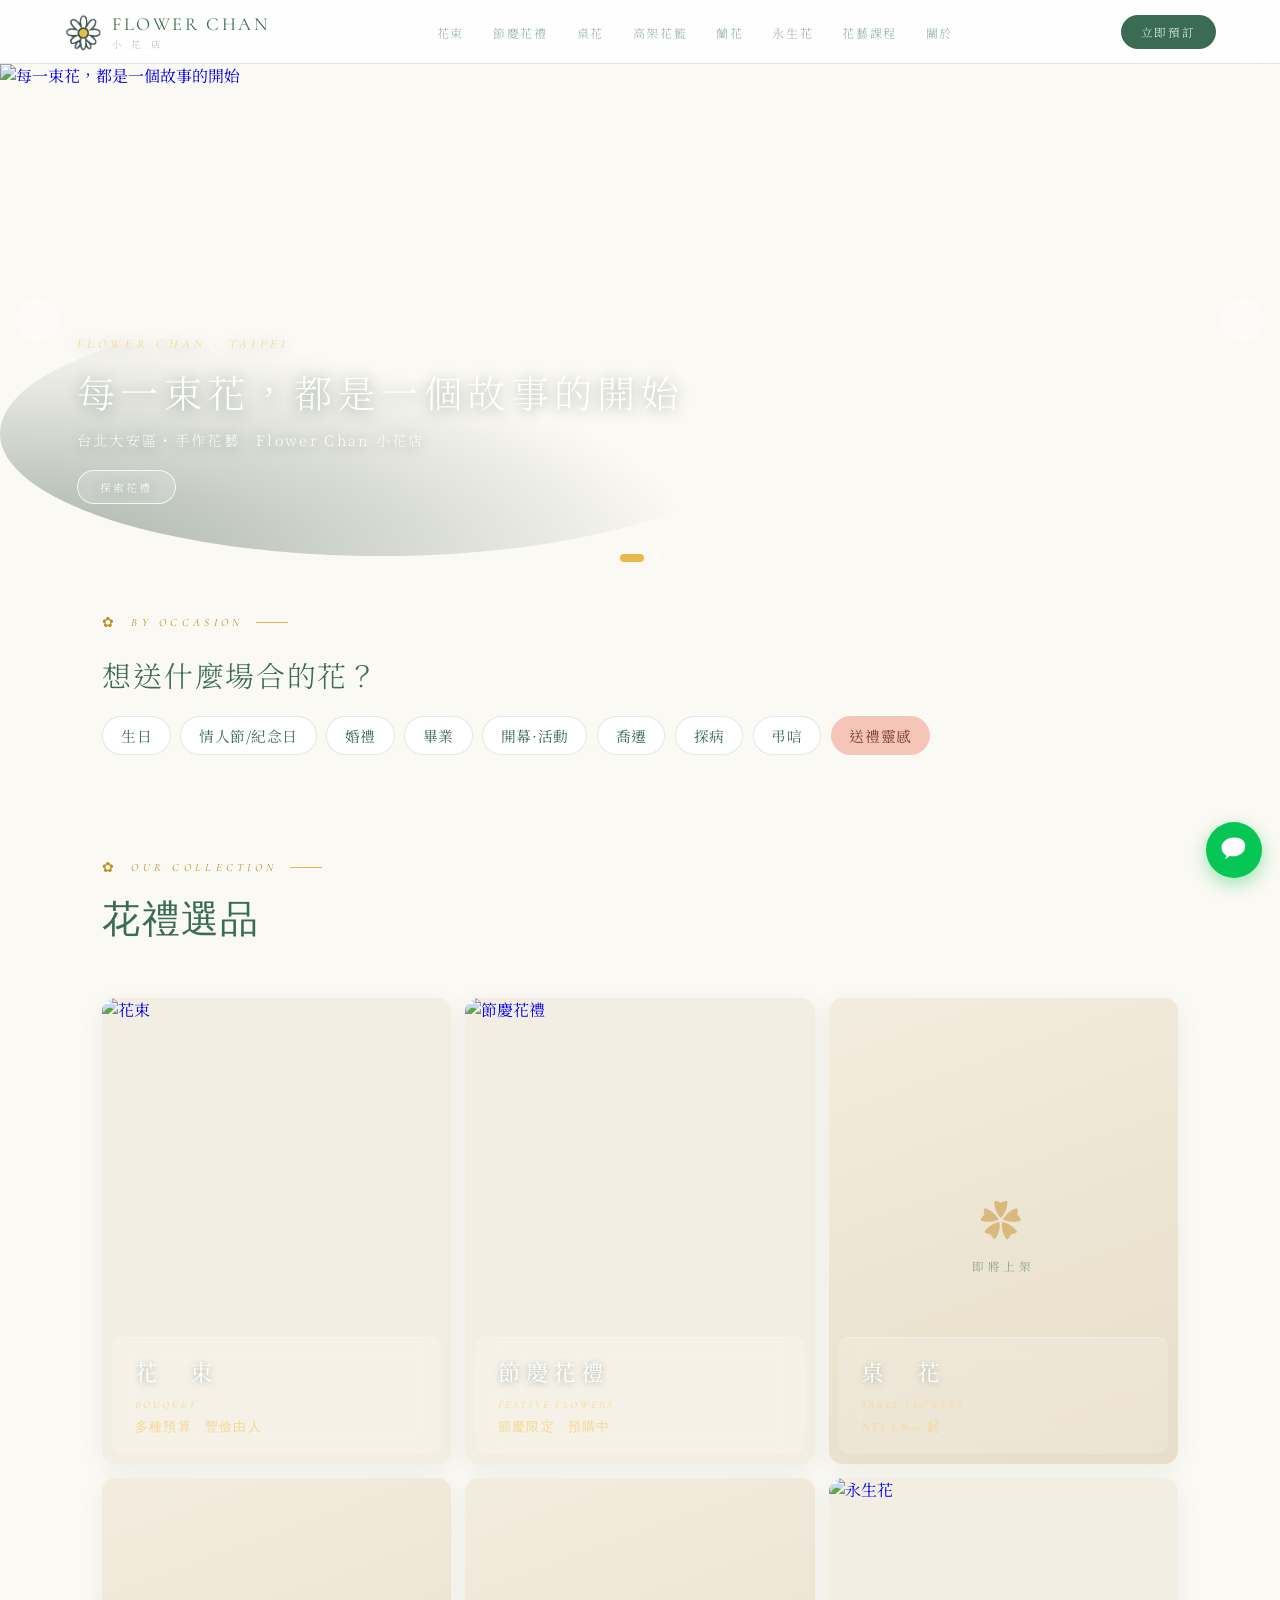
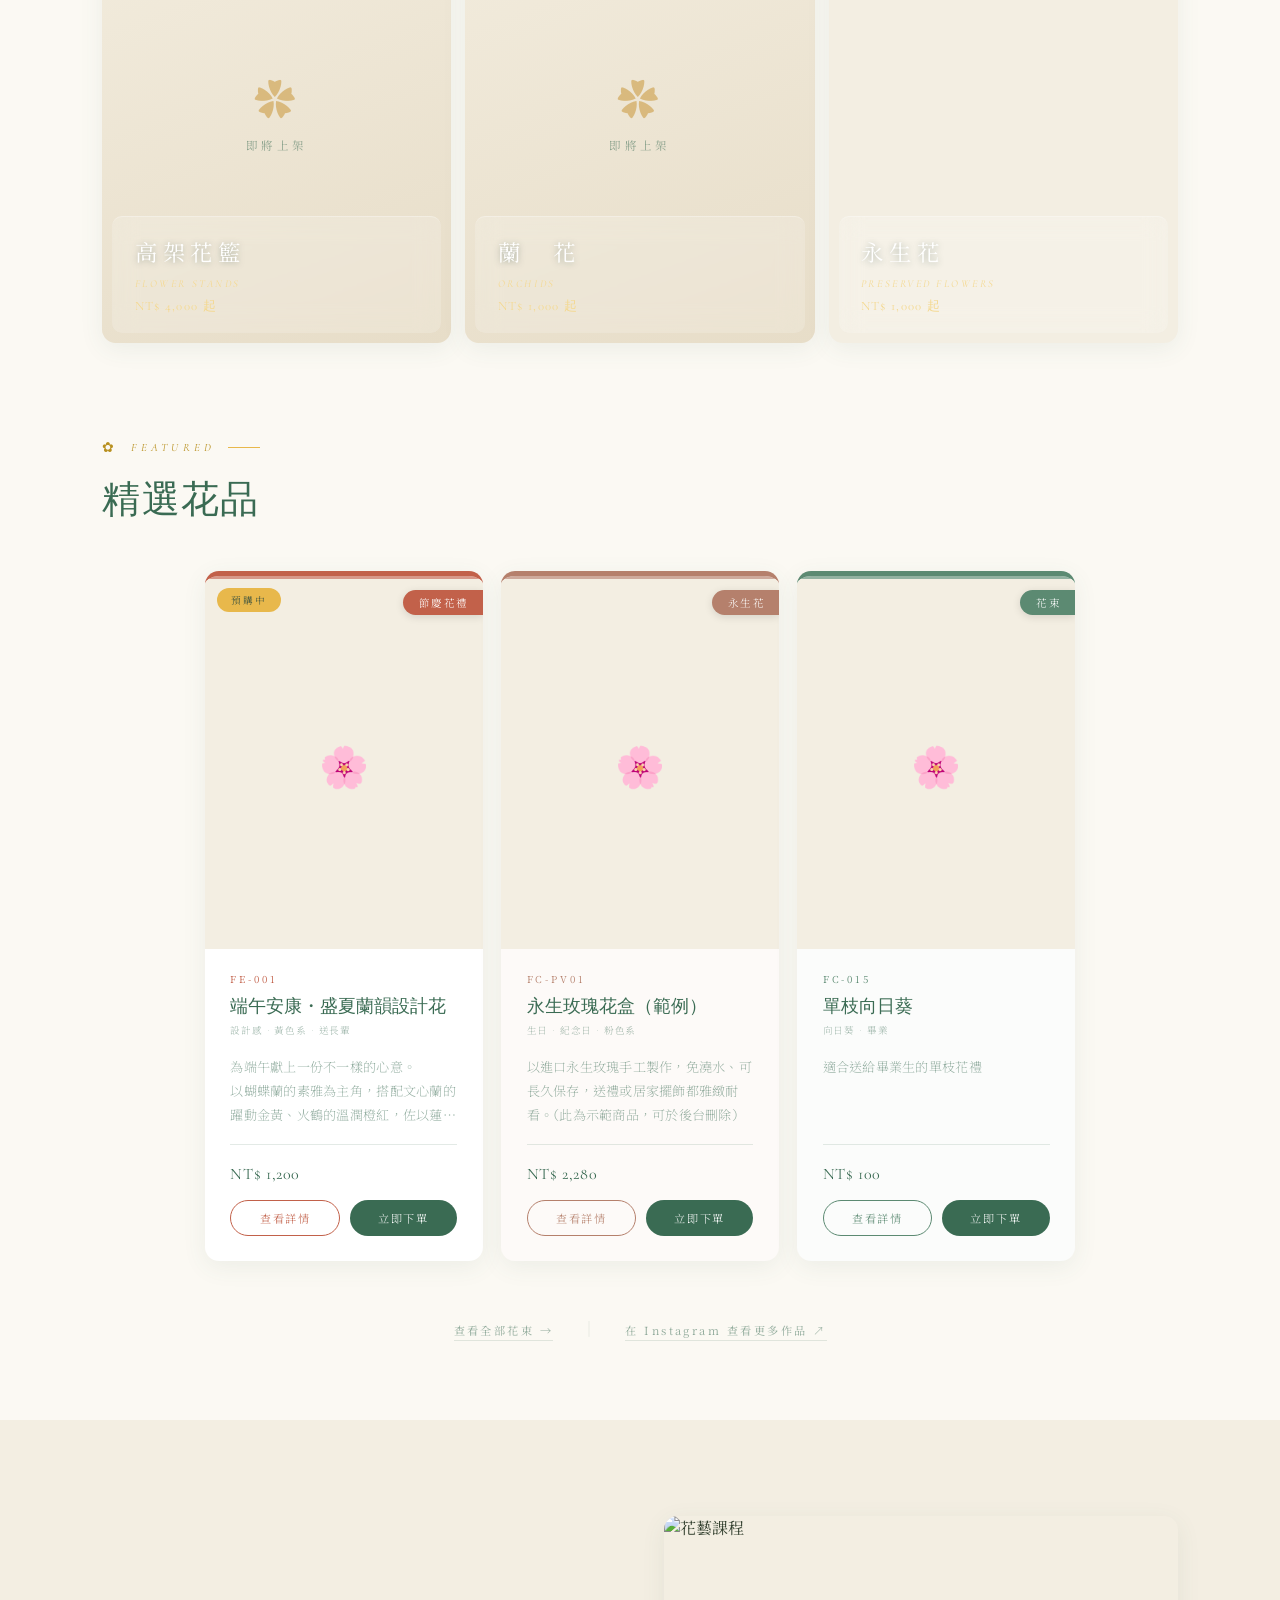
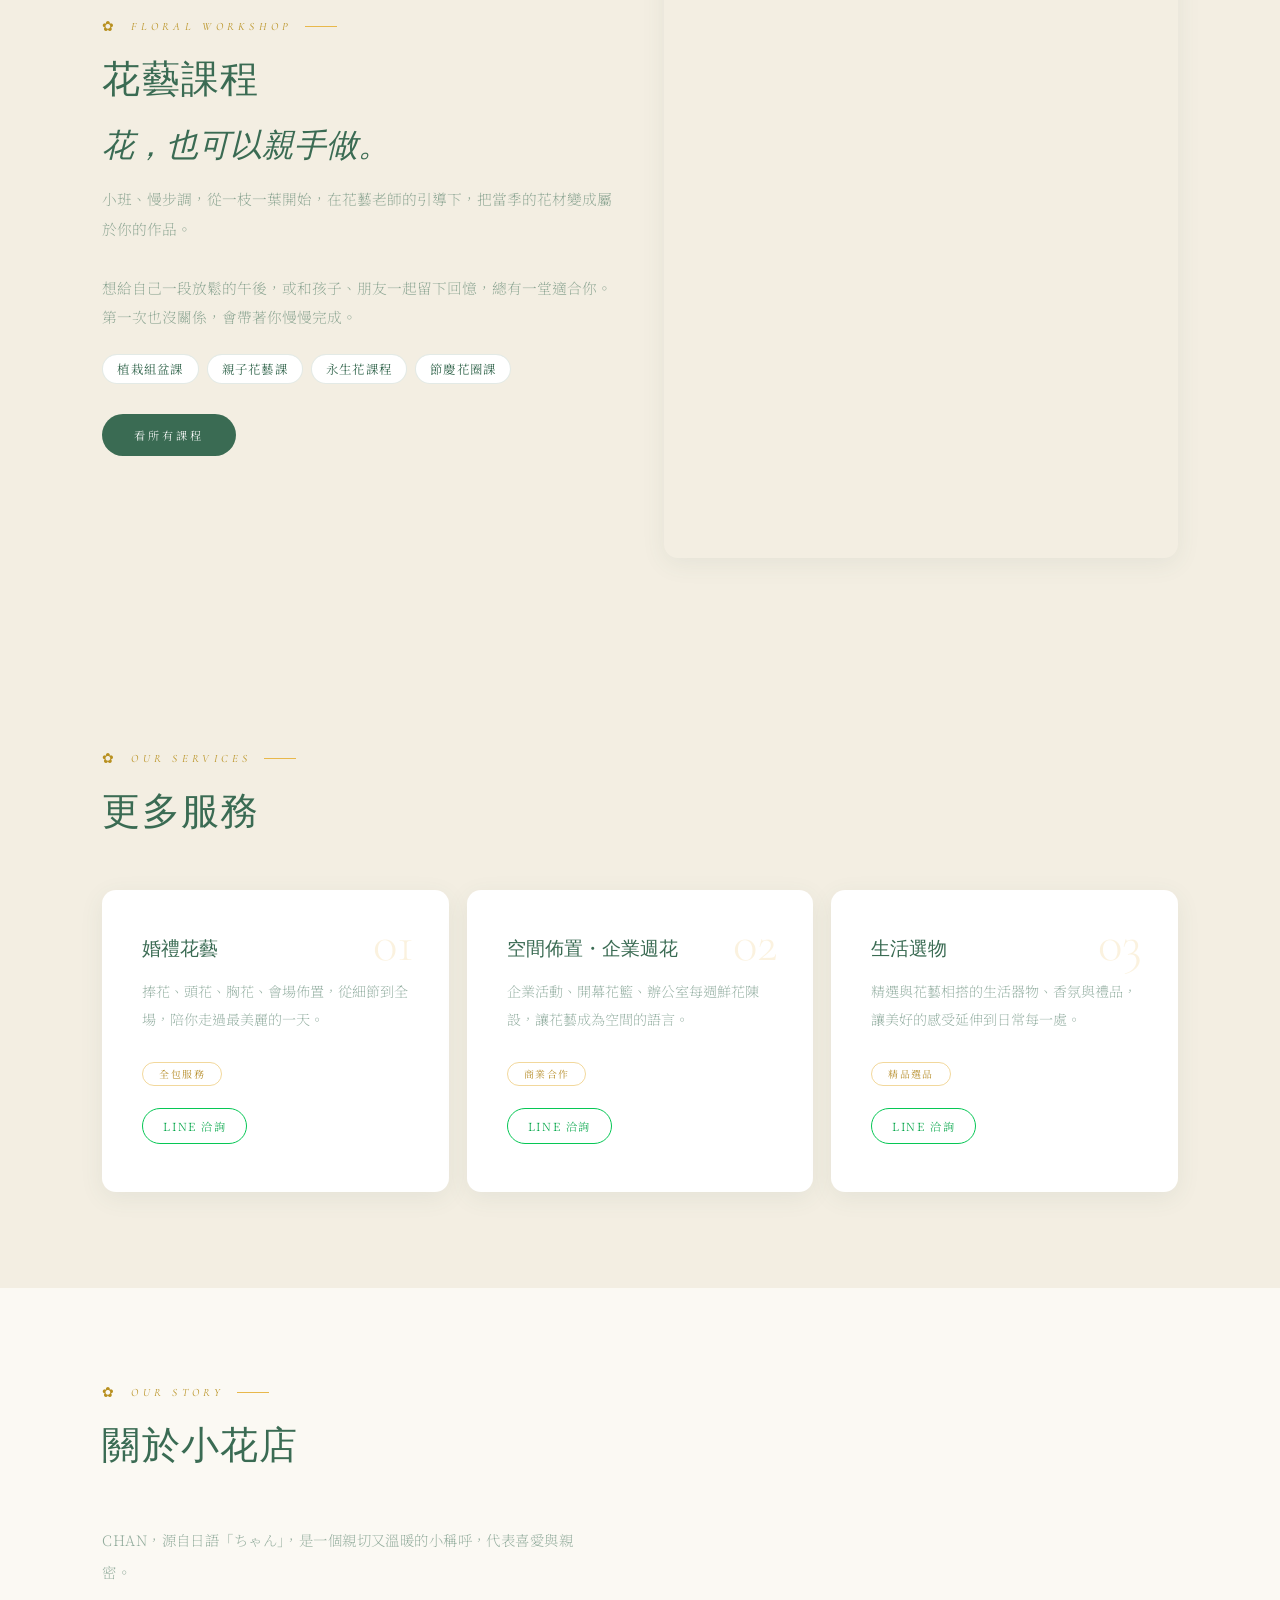
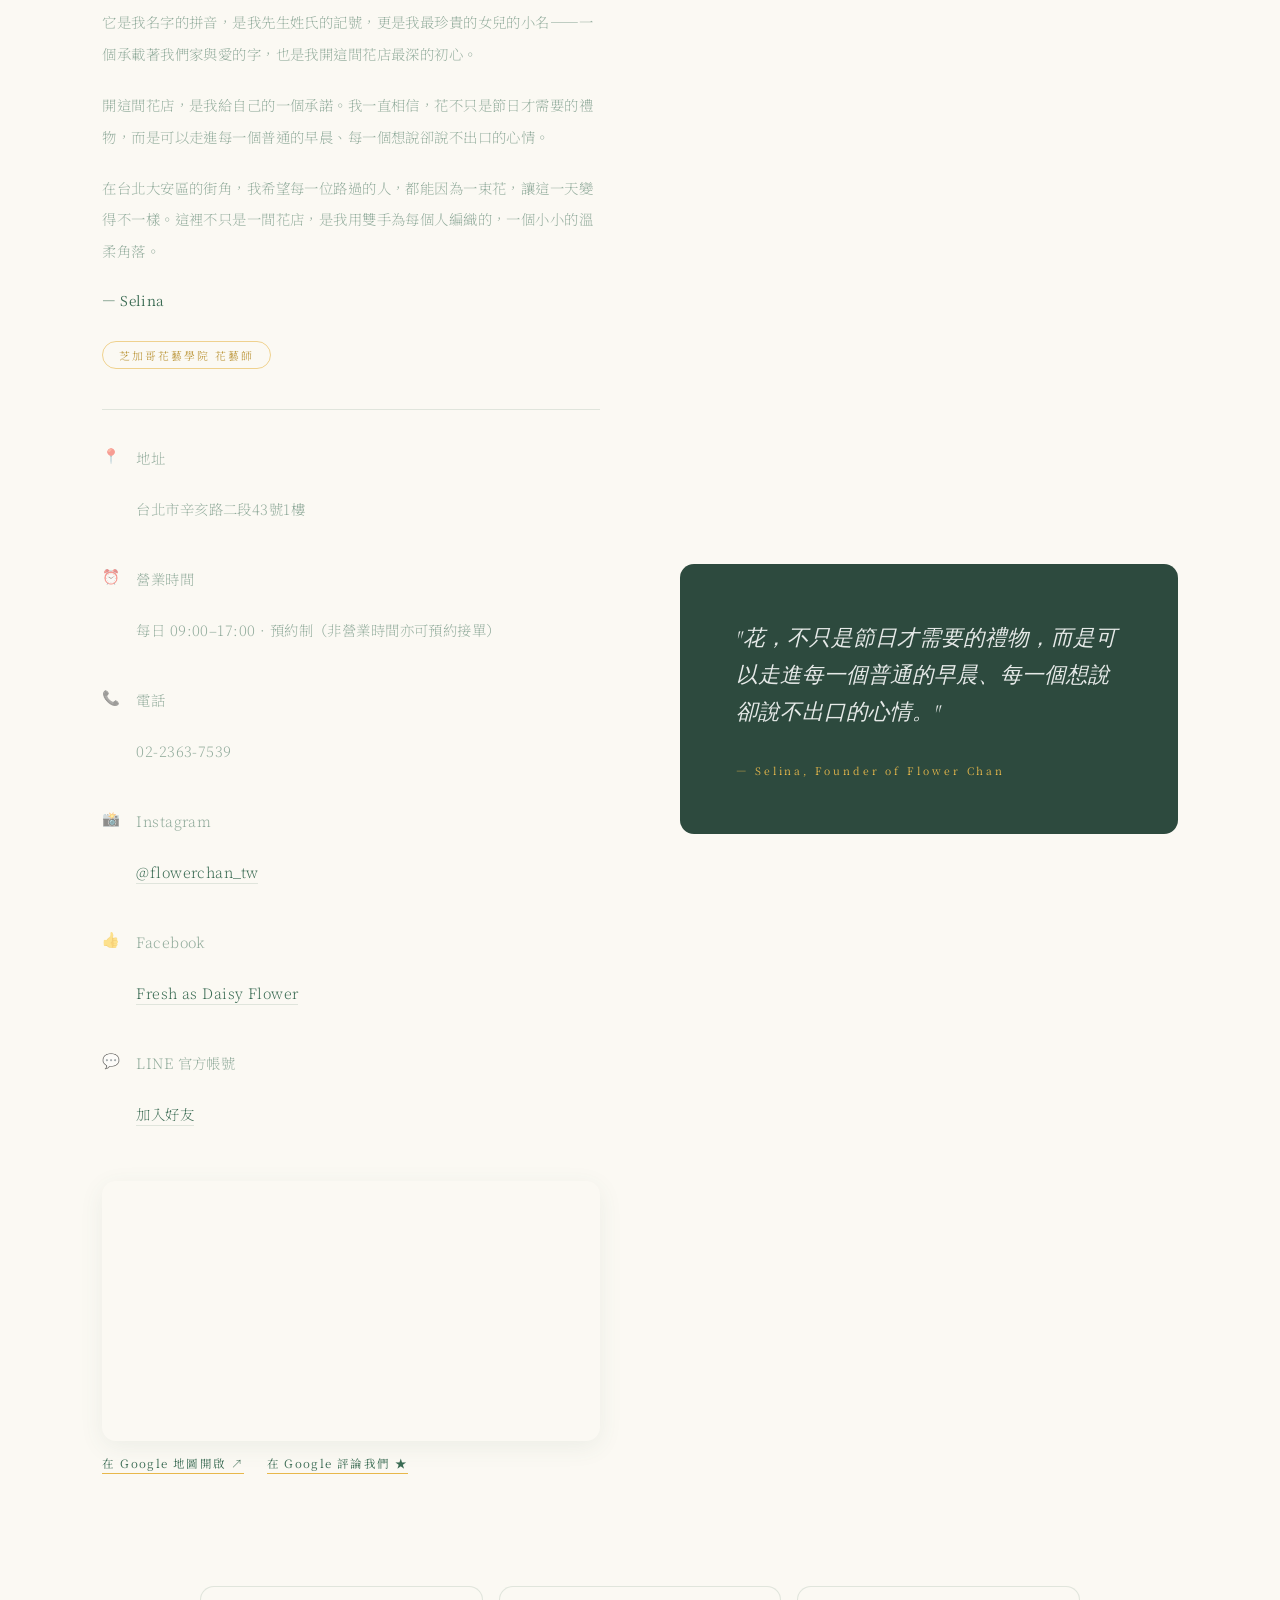
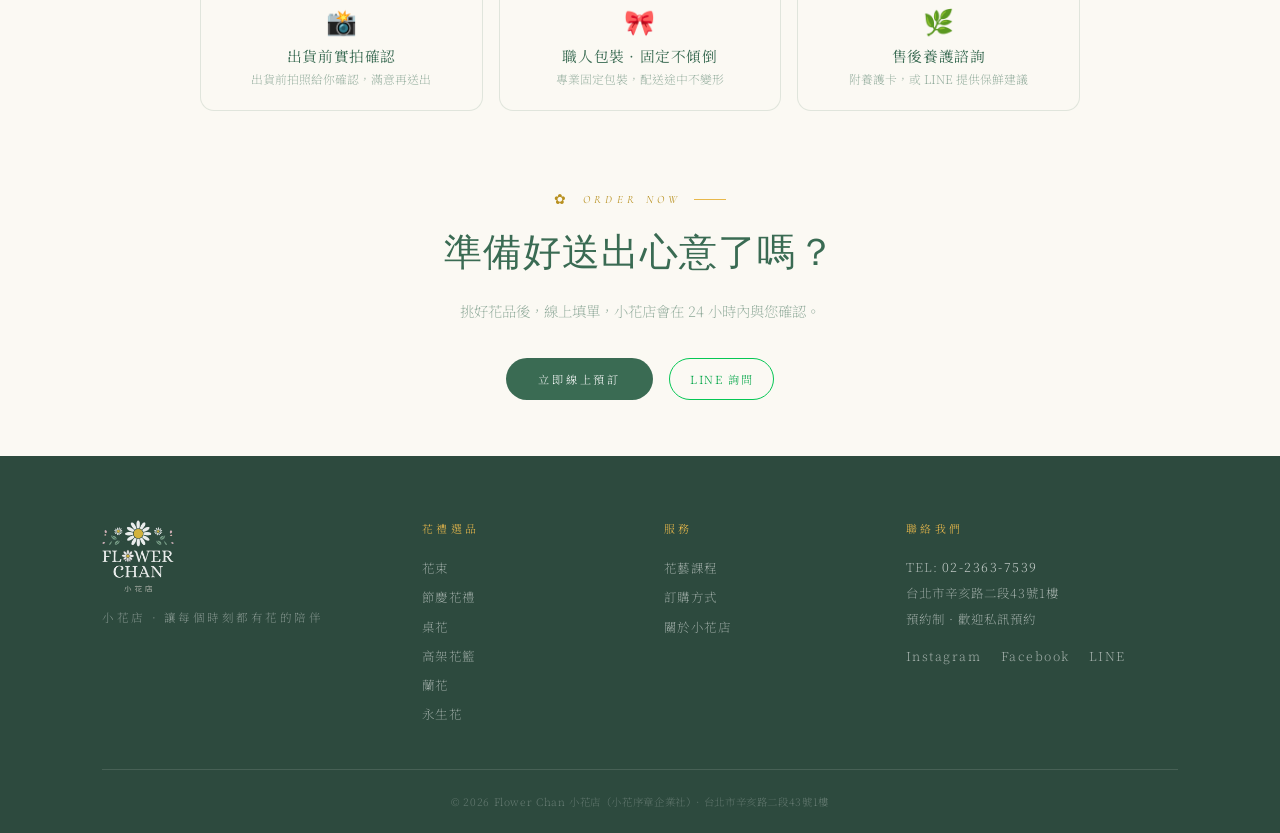
==== index.html @ 46c28480 "整張圖含文字的banner手機不裁切" ====
<!DOCTYPE html>
<html lang="zh-Hant">
<head>
<meta charset="UTF-8">
<meta name="viewport" content="width=device-width, initial-scale=1.0">
<title>Flower Chan 小花店｜台北大安區花店・客製花束・花藝課程</title>
<meta name="description" content="台北大安區手作花店。客製花束、桌花、高架花、蘭花與花藝課程，每一束花都是一個故事的開始。">
<link rel="icon" type="image/png" href="ICON.png">
<link rel="apple-touch-icon" href="ICON.png">
<link rel="preconnect" href="https://fonts.googleapis.com">
<link href="https://fonts.googleapis.com/css2?family=Cormorant+Garamond:ital,wght@0,300;0,400;0,600;1,300;1,400&family=Great+Vibes&family=Noto+Serif+TC:wght@200;300;400&display=swap" rel="stylesheet">
<link rel="stylesheet" href="/assets/site.css">
<meta property="og:type" content="website">
<meta property="og:site_name" content="Flower Chan 小花店">
<meta property="og:title" content="Flower Chan 小花店｜台北大安區花店・客製花束・花藝課程">
<meta property="og:description" content="台北大安區手作花店。客製花束、桌花、高架花籃、蘭花與花藝課程，每一束花都是一個故事的開始。">
<meta property="og:image" content="https://res.cloudinary.com/dcwgv05q1/image/upload/w_1200,h_630,c_fill,q_auto,f_auto/flowerchan/oagrp2yrqft1ob8nakzh">
<meta property="og:url" content="https://flowerchan.com/">
<meta name="twitter:card" content="summary_large_image">
<script type="application/ld+json">
{"@context":"https://schema.org","@type":"Florist","name":"Flower Chan 小花店","image":"https://res.cloudinary.com/dcwgv05q1/image/upload/w_1200,h_630,c_fill,q_auto,f_auto/flowerchan/oagrp2yrqft1ob8nakzh","@id":"https://flowerchan.com","url":"https://flowerchan.com","telephone":"+886-2-2363-7539","address":{"@type":"PostalAddress","streetAddress":"辛亥路二段43號1樓","addressLocality":"大安區","addressRegion":"台北市","addressCountry":"TW"},"sameAs":["https://www.instagram.com/flowerchan_tw/","https://www.facebook.com/freshasdaisyflower"],"geo":{"@type":"GeoCoordinates","latitude":25.0228164,"longitude":121.5364129},"hasMap":"https://www.google.com/maps?cid=13413368461558242578","openingHoursSpecification":[{"@type":"OpeningHoursSpecification","dayOfWeek":["Monday","Tuesday","Wednesday","Thursday","Friday","Saturday","Sunday"],"opens":"09:00","closes":"17:00"}],"description":"台北大安區手作花店，每日 09:00–17:00，採預約制；非營業時間亦可預約接單（視排程）。提供花束、桌花、開幕高架花籃、蘭花與花藝課程。","priceRange":"$$"}
</script>
</head>
<body>

<nav>
  <a class="nav-brand" href="/"><img class="nav-logo" src="/ICON.png" alt="Flower Chan logo"><span>FLOWER CHAN<small>小 花 店</small></span></a>
  <ul class="nav-links">
    <li><a href="/bouquet">花束</a></li><li><a href="/festival">節慶花禮</a></li>
    <li><a href="/table-flower">桌花</a></li>
    <li><a href="/flower-stand">高架花籃</a></li>
    <li><a href="/orchid">蘭花</a></li>
    <li><a href="/preserved">永生花</a></li>
    <li><a href="/courses">花藝課程</a></li>
    <li><a href="/#about">關於</a></li>
  </ul>
  <div style="display:flex;align-items:center;gap:1rem;">
    <a class="nav-cta" href="/order">立即預訂</a>
    <button class="nav-toggle" onclick="toggleMobileMenu()" aria-label="選單">
      <span></span><span></span><span></span>
    </button>
  </div>
</nav>
<div class="mobile-menu" id="mobileMenu">
  <a href="/bouquet">花束 BOUQUET</a>
  <a href="/festival">節慶花禮 FESTIVE</a>
  <a href="/table-flower">桌花 TABLE FLOWERS</a>
  <a href="/flower-stand">高架花籃 FLOWER STANDS</a>
  <a href="/orchid">蘭花 ORCHIDS</a>
  <a href="/preserved">永生花 PRESERVED FLOWERS</a>
  <a href="/courses">花藝課程 COURSES</a>
  <a href="/#about" onclick="toggleMobileMenu()">關於 ABOUT</a>
  <a class="mm-cta" href="/order" onclick="toggleMobileMenu()">立即預訂</a>
</div>

<!-- 輪播 HERO（banners.json 驅動：節慶/活動/品牌形象，自動切換） -->
<div class="hero-carousel" id="heroCarousel">
  <div class="hc-track" id="hcTrack"></div>
  <button class="hc-arrow hc-prev" id="hcPrev" onclick="hcStep(-1)" aria-label="上一張">‹</button>
  <button class="hc-arrow hc-next" id="hcNext" onclick="hcStep(1)" aria-label="下一張">›</button>
  <div class="hc-dots" id="hcDots"></div>
</div>



<!-- 依場合挑選（C2） -->
<section class="occasion-bar reveal" id="occasionBar">
  <p class="sec-eyebrow">By Occasion</p>
  <h2 class="occasion-title">想送什麼場合的花？</h2>
  <div class="occasion-chips" id="occasionChips"></div>
</section>

<!-- 類別入口 -->
<section class="section" id="categories" style="padding-bottom:4rem;">
  <div class="reveal">
    <p class="sec-eyebrow">Our Collection</p>
    <h2 class="sec-title">花禮選品</h2>
  </div>
  <div class="cat-grid reveal">
    <a class="cat-card" href="/bouquet">
      <img src="https://res.cloudinary.com/dcwgv05q1/image/upload/w_600,c_fill,q_auto,f_auto/flowerchan/mkvox3znorv4zwnd32u9" alt="花束">
      <span class="cat-label"><span class="zh">花　束</span><span class="en">BOUQUET</span><span class="cat-price">多種預算 · 豐儉由人</span></span>
    </a>
    <a class="cat-card" href="/festival" id="catFestival">
      <span class="cat-empty">即將上架</span>
      <span class="cat-label"><span class="zh">節慶花禮</span><span class="en">FESTIVE FLOWERS</span><span class="cat-price">節慶限定 · 預購中</span></span>
    </a>
    <a class="cat-card" href="/table-flower" id="catTableFlower">
      <span class="cat-empty">即將上架</span>
      <span class="cat-label"><span class="zh">桌　花</span><span class="en">TABLE FLOWERS</span><span class="cat-price">NT$ 1,800 起</span></span>
    </a>
    <a class="cat-card" href="/flower-stand" id="catFlowerStand">
      <span class="cat-empty">即將上架</span>
      <span class="cat-label"><span class="zh">高架花籃</span><span class="en">FLOWER STANDS</span><span class="cat-price">NT$ 4,000 起</span></span>
    </a>
    <a class="cat-card" href="/orchid" id="catOrchid">
      <span class="cat-empty">即將上架</span>
      <span class="cat-label"><span class="zh">蘭　花</span><span class="en">ORCHIDS</span><span class="cat-price">NT$ 1,000 起</span></span>
    </a>
    <a class="cat-card" href="/preserved" id="catPreserved">
      <span class="cat-empty">即將上架</span>
      <span class="cat-label"><span class="zh">永生花</span><span class="en">PRESERVED FLOWERS</span><span class="cat-price">NT$ 1,000 起</span></span>
    </a>
  </div>
</section>

<!-- 精選花品 -->
<section style="padding:2rem 8vw 0;" id="featured">
  <div class="reveal">
    <p class="sec-eyebrow">Featured</p>
    <h2 class="sec-title">精選花品</h2>
  </div>
  <div class="gallery-grid" id="featuredGrid" style="margin-top:3rem;"></div>
  <div class="gallery-more reveal">
    <a href="/bouquet">查看全部花束 →</a>
    <span style="margin:0 1.5rem;color:var(--border)">｜</span>
    <a href="https://www.instagram.com/flowerchan_tw/" target="_blank">在 Instagram 查看更多作品 ↗</a>
  </div>
</section>

<!-- 花藝課程 介紹 -->
<section class="section course-intro" id="courses-preview" style="background:var(--cream-dark);">
  <div class="course-intro-grid reveal">
    <div class="course-intro-text">
      <p class="sec-eyebrow">Floral Workshop</p>
      <h2 class="sec-title">花藝課程</h2>
      <p class="course-intro-lead">花，也可以親手做。</p>
      <p class="course-intro-body">小班、慢步調，從一枝一葉開始，在花藝老師的引導下，把當季的花材變成屬於你的作品。<br><br>想給自己一段放鬆的午後，或和孩子、朋友一起留下回憶，總有一堂適合你。第一次也沒關係，會帶著你慢慢完成。</p>
      <div class="course-tags" id="courseTags"></div>
      <a href="/courses" class="btn-dark" style="margin-top:1.9rem;">看所有課程</a>
    </div>
    <div class="course-intro-visual">
      <img src="https://res.cloudinary.com/dcwgv05q1/image/upload/w_900,c_fill,q_auto,f_auto/flowerchan/mkvox3znorv4zwnd32u9" alt="花藝課程" loading="lazy">
    </div>
  </div>
</section>

<!-- 服務帶 -->
<section class="services-section" id="services">
  <div class="reveal">
    <p class="sec-eyebrow">Our Services</p>
    <h2 class="sec-title">更多服務</h2>
  </div>
  <div class="services-grid reveal">
    <div class="service-card">
      <span class="svc-num">01</span>
      <h3 class="svc-title">婚禮花藝</h3>
      <p class="svc-desc">捧花、頭花、胸花、會場佈置，從細節到全場，陪你走過最美麗的一天。</p>
      <span class="svc-tag">全包服務</span>
      <div style="margin-top:1.4rem;"><a class="btn-line2 is-line" href="https://lin.ee/jZUeNhm" target="_blank">LINE 洽詢</a></div>
    </div>
    <div class="service-card">
      <span class="svc-num">02</span>
      <h3 class="svc-title">空間佈置・企業週花</h3>
      <p class="svc-desc">企業活動、開幕花籃、辦公室每週鮮花陳設，讓花藝成為空間的語言。</p>
      <span class="svc-tag">商業合作</span>
      <div style="margin-top:1.4rem;"><a class="btn-line2 is-line" href="https://lin.ee/jZUeNhm" target="_blank">LINE 洽詢</a></div>
    </div>
    <div class="service-card">
      <span class="svc-num">03</span>
      <h3 class="svc-title">生活選物</h3>
      <p class="svc-desc">精選與花藝相搭的生活器物、香氛與禮品，讓美好的感受延伸到日常每一處。</p>
      <span class="svc-tag">精品選品</span>
      <div style="margin-top:1.4rem;"><a class="btn-line2 is-line" href="https://lin.ee/jZUeNhm" target="_blank">LINE 洽詢</a></div>
    </div>
  </div>
</section>

<!-- ABOUT -->
<section class="section" id="about">
  <div class="reveal">
    <p class="sec-eyebrow">Our Story</p>
    <h2 class="sec-title">關於小花店</h2>
  </div>
  <div class="about-grid">
    <div class="about-text reveal">
      <p>CHAN，源自日語「ちゃん」，是一個親切又溫暖的小稱呼，代表喜愛與親密。</p>
      <p>它是我名字的拼音，是我先生姓氏的記號，更是我最珍貴的女兒的小名——一個承載著我們家與愛的字，也是我開這間花店最深的初心。</p>
      <p>開這間花店，是我給自己的一個承諾。我一直相信，花不只是節日才需要的禮物，而是可以走進每一個普通的早晨、每一個想說卻說不出口的心情。</p>
      <p>在台北大安區的街角，我希望每一位路過的人，都能因為一束花，讓這一天變得不一樣。這裡不只是一間花店，是我用雙手為每個人編織的，一個小小的溫柔角落。</p>
      <p style="margin-top:0.5rem;font-style:normal;font-size:0.85rem;color:var(--green);font-weight:400;">— Selina</p>
      <span class="about-cred">芝加哥花藝學院 花藝師</span>
      <div class="about-info">
        <div class="info-item"><span class="info-icon">📍</span><div><p class="info-label">地址</p><p class="info-val">台北市辛亥路二段43號1樓</p></div></div>
        <div class="info-item"><span class="info-icon">⏰</span><div><p class="info-label">營業時間</p><p class="info-val">每日 09:00–17:00 · 預約制（非營業時間亦可預約接單）</p></div></div>
        <div class="info-item"><span class="info-icon">📞</span><div><p class="info-label">電話</p><p class="info-val">02-2363-7539</p></div></div>
        <div class="info-item"><span class="info-icon">📸</span><div><p class="info-label">Instagram</p><p class="info-val"><a href="https://www.instagram.com/flowerchan_tw/" target="_blank">@flowerchan_tw</a></p></div></div>
        <div class="info-item"><span class="info-icon">👍</span><div><p class="info-label">Facebook</p><p class="info-val"><a href="https://www.facebook.com/freshasdaisyflower" target="_blank">Fresh as Daisy Flower</a></p></div></div>
        <div class="info-item"><span class="info-icon">💬</span><div><p class="info-label">LINE 官方帳號</p><p class="info-val"><a href="https://lin.ee/jZUeNhm" target="_blank">加入好友</a></p></div></div>
      </div>
      <div class="about-map">
        <iframe src="https://www.google.com/maps?q=Flowerchan+小花店+台北市辛亥路二段43號1樓&z=17&output=embed" loading="lazy" title="Flower Chan 小花店位置"></iframe>
      </div>
      <div class="map-links">
        <a href="https://www.google.com/maps?cid=13413368461558242578" target="_blank">在 Google 地圖開啟 ↗</a>
        <a href="https://g.page/r/CRJdm3iM2yW6EBM/review" target="_blank">在 Google 評論我們 ★</a>
      </div>
    </div>
    <div class="reveal">
      <div class="about-quote-card">
        <p class="about-quote">"花，不只是節日才需要的禮物，而是可以走進每一個普通的早晨、每一個想說卻說不出口的心情。"</p>
        <p class="about-author">— Selina, Founder of Flower Chan</p>
      </div>
    </div>
  </div>
</section>

<!-- 安心保證 -->
<section class="section trust-section reveal" style="padding-top:1rem;padding-bottom:2.5rem;">
  <div class="trust-badges">
    <div class="trust-item"><span class="trust-ico">📸</span><p class="trust-t">出貨前實拍確認</p><p class="trust-d">出貨前拍照給你確認，滿意再送出</p></div>
    <div class="trust-item"><span class="trust-ico">🎀</span><p class="trust-t">職人包裝 · 固定不傾倒</p><p class="trust-d">專業固定包裝，配送途中不變形</p></div>
    <div class="trust-item"><span class="trust-ico">🌿</span><p class="trust-t">售後養護諮詢</p><p class="trust-d">附養護卡，或 LINE 提供保鮮建議</p></div>
  </div>
</section>

<!-- 預訂 CTA -->
<section class="section" style="text-align:center;padding-top:2.5rem;padding-bottom:3.5rem;">
  <div class="reveal">
    <p class="sec-eyebrow" style="justify-content:center;">Order Now</p>
    <h2 class="sec-title">準備好送出心意了嗎？</h2>
    <p style="margin:1.4rem auto 2rem;font-size:0.9rem;color:var(--muted);font-weight:200;line-height:2;max-width:520px;">挑好花品後，線上填單，小花店會在 24 小時內與您確認。</p>
    <div style="display:flex;gap:1rem;justify-content:center;flex-wrap:wrap;">
      <a class="btn-dark" href="/order">立即線上預訂</a>
      <a class="btn-line2 is-line" href="https://lin.ee/jZUeNhm" target="_blank">LINE 詢問</a>
    </div>
  </div>
</section>

<footer>
  <div class="footer-grid">
    <div class="footer-col footer-brand-col">
      <img class="footer-logo" src="/FLOWERCHAN_WHITE.png" alt="Flower Chan">
      <p class="footer-tagline">小花店 · 讓每個時刻都有花的陪伴</p>
    </div>
    <div class="footer-col">
      <p class="footer-head">花禮選品</p>
      <a href="/bouquet">花束</a><a href="/festival">節慶花禮</a>
      <a href="/table-flower">桌花</a>
      <a href="/flower-stand">高架花籃</a>
      <a href="/orchid">蘭花</a>
      <a href="/preserved">永生花</a>
    </div>
    <div class="footer-col">
      <p class="footer-head">服務</p>
      <a href="/courses">花藝課程</a>
      <a href="/order">訂購方式</a>
      <a href="/#about">關於小花店</a>
    </div>
    <div class="footer-col">
      <p class="footer-head">聯絡我們</p>
      <p class="footer-info">TEL: <a href="tel:0223637539">02-2363-7539</a></p>
      <p class="footer-info">台北市辛亥路二段43號1樓</p>
      <p class="footer-info">預約制 · 歡迎私訊預約</p>
      <div class="footer-social">
        <a href="https://www.instagram.com/flowerchan_tw/" target="_blank">Instagram</a>
        <a href="https://www.facebook.com/freshasdaisyflower" target="_blank">Facebook</a>
        <a href="https://lin.ee/jZUeNhm" target="_blank">LINE</a>
      </div>
    </div>
  </div>
  <div class="footer-bottom">© 2026 Flower Chan 小花店（小花序章企業社）· 台北市辛亥路二段43號1樓</div>
</footer>

<script src="/assets/site.js"></script>
<script>
let allProducts = [];

function shuffle(arr) {
  const a = arr.slice();
  for (let i = a.length - 1; i > 0; i--) { const j = Math.floor(Math.random() * (i + 1)); [a[i], a[j]] = [a[j], a[i]]; }
  return a;
}

/* 精選花品：從「精選首頁」池隨機抽 3，不足從其他上架隨機補滿 */
async function initFeatured() {
  try {
    allProducts = await fetchProducts();
    let list = shuffle(allProducts.filter(p => p.featured === true)).slice(0, 3);
    if (list.length < 3) {
      const rest = shuffle(allProducts.filter(p => !list.includes(p)));
      list = list.concat(rest).slice(0, 3);
    }
    document.getElementById('featuredGrid').innerHTML = list.map(flowerCardHtml).join('');
    updateCategoryCovers();
    observeReveal();
  } catch (e) {
    document.getElementById('featuredGrid').innerHTML =
      '<p style="padding:2rem;color:var(--muted);font-size:0.85rem;">花品載入中，請稍候...</p>';
  }
}

/* 類別卡片封面：該類別有花品時自動帶第一張照片 */
function updateCategoryCovers() {
  const map = { '節慶花禮': 'catFestival', '桌花': 'catTableFlower', '高架花': 'catFlowerStand', '蘭花': 'catOrchid', '永生花': 'catPreserved' };
  Object.entries(map).forEach(([cat, id]) => {
    const first = allProducts.find(p => p.category === cat && getPhotoUrl(p));
    if (first) {
      const card = document.getElementById(id);
      card.querySelector('.cat-empty')?.remove();
      card.insertAdjacentHTML('afterbegin',
        `<img src="${getPhotoUrl(first)}" alt="${cat}">`);
    }
  });
}

/* 輪播 hero：banners.json 驅動，依日期自動上下架，5 秒自動切換 */
let hcIndex = 0, hcCount = 0, hcTimer = null;
const DEFAULT_HERO = {
  image: 'https://res.cloudinary.com/dcwgv05q1/image/upload/w_1600,c_fill,q_auto,f_auto/flowerchan/oagrp2yrqft1ob8nakzh',
  eyebrow: 'Flower Chan 小花店',
  title: '讓每個時刻都有花的陪伴',
  subtitle: '台北大安區 · 手作花禮與花藝課程',
  cta: '立即預訂',
  link: '/order'
};
async function initBanner() {
  try {
    const res = await fetch('/banners.json?t=' + Date.now());
    const banners = await res.json();
    const today = new Date().toISOString().slice(0, 10);
    let act = banners.filter(b => b.published !== false &&
      (b.always === true || (b.start <= today && today <= b.end)));
    // 輪播完全由 banners.json 驅動（含品牌形象，皆可後台管理）；萬一沒有任何 banner 才用內建 fallback
    if (!act.length) act = [DEFAULT_HERO];
    document.getElementById('hcTrack').innerHTML = act.map(b => `
      <a class="hc-slide${b.text_in_image ? ' hc-fullimg' : ''}" href="${b.link || '#'}">
        <img src="${b.image}" alt="${b.title || 'Flower Chan'}">
        ${!b.text_in_image && (b.title || b.subtitle || b.cta) ? `
        <div class="hc-overlay">
          ${b.eyebrow ? `<p class="hc-eyebrow">${b.eyebrow}</p>` : ''}
          ${b.title ? `<p class="hc-title hc-title-zh">${b.title}</p>` : ''}
          ${b.subtitle ? `<p class="hc-sub">${b.subtitle}</p>` : ''}
          ${b.cta ? `<span class="hc-cta">${b.cta}</span>` : ''}
        </div>` : ''}
      </a>`).join('');
    document.getElementById('hcDots').innerHTML = act.map((_, i) =>
      `<button class="hc-dot${i === 0 ? ' active' : ''}" onclick="hcGoUser(${i})" aria-label="第${i + 1}張"></button>`).join('');
    hcCount = act.length;
    document.getElementById('heroCarousel').classList.add('show');
    // 單張時隱藏箭頭與圓點
    const multi = hcCount > 1;
    ['hcPrev', 'hcNext'].forEach(id => { const el = document.getElementById(id); if (el) el.style.display = multi ? '' : 'none'; });
    document.getElementById('hcDots').style.display = multi ? '' : 'none';
    setupHcSwipe();
    hcStart();
  } catch (e) { /* 無 banner 時靜默 */ }
}
function hcGo(i) {
  hcIndex = (i + hcCount) % hcCount;
  document.getElementById('hcTrack').style.transform = `translateX(-${hcIndex * 100}%)`;
  document.querySelectorAll('.hc-dot').forEach((d, j) => d.classList.toggle('active', j === hcIndex));
}
/* 自動輪播計時（每次重設＝手動操作後不會馬上被搶走） */
function hcStart() {
  if (hcTimer) clearInterval(hcTimer);
  if (hcCount > 1) hcTimer = setInterval(() => hcGo(hcIndex + 1), 5000);
}
/* 使用者手動切換：翻頁 + 重設計時 */
function hcStep(dir) { hcGo(hcIndex + dir); hcStart(); }
function hcGoUser(i) { hcGo(i); hcStart(); }
/* 手機滑動翻頁 */
function setupHcSwipe() {
  const tr = document.getElementById('hcTrack');
  if (!tr || tr.dataset.swipeBound) return;
  tr.dataset.swipeBound = '1';
  let sx = 0, moved = false;
  tr.addEventListener('touchstart', e => { sx = e.touches[0].clientX; moved = false; }, { passive: true });
  tr.addEventListener('touchmove', e => { if (Math.abs(e.touches[0].clientX - sx) > 10) moved = true; }, { passive: true });
  tr.addEventListener('touchend', e => {
    const dx = e.changedTouches[0].clientX - sx;
    if (Math.abs(dx) > 40) hcStep(dx < 0 ? 1 : -1);
  });
  // 滑動後不要誤觸 banner 連結
  tr.addEventListener('click', e => { if (moved) { e.preventDefault(); moved = false; } }, true);
}

/* 課程標籤：自動帶入實際課程名稱（有幾堂顯示幾堂） */
async function initCourseTags() {
  try {
    const courses = await fetchCourses();
    const box = document.getElementById('courseTags');
    if (!box || !courses.length) return;
    const list = courses.filter(c => c.name);
    const show = list.slice(0, 6);
    box.innerHTML = show.map(c => `<a href="/course.html?code=${c.code}">${c.name}</a>`).join('') +
      (list.length > show.length ? '<a href="/courses">…等</a>' : '');
  } catch (e) { /* 靜默 */ }
}

async function init() {
  initBanner();
  await initFeatured();
  initCourseTags();
}

init();
observeReveal();
</script>
<a class="fab-line" href="https://lin.ee/jZUeNhm" target="_blank" aria-label="LINE 詢問">
<svg viewBox="0 0 24 24"><path d="M12 2C6.48 2 2 5.64 2 10.1c0 2.57 1.49 4.85 3.82 6.33-.13.46-.66 2.37-.69 2.53 0 0-.01.11.06.16.07.04.16.02.16.02.21-.03 2.44-1.6 3.4-2.27.74.11 1.49.16 2.25.16 5.52 0 10-3.64 10-8.13S17.52 2 12 2z"/></svg>
</a>
</body>
</html>
---- assets/site.css ----
/* ═══════════════════════════════════════════
   Flower Chan 小花店 — 雛菊清新明亮系 v2
   色調源自 LOGO：雛菊白・金黃花心・葉綠・粉色花苞・奶油底
   ═══════════════════════════════════════════ */

:root {
  --green: #3A6B53;            /* 葉綠（柔和版） */
  --green-deep: #2D4A3E;       /* 深綠（錨點：footer/引言） */
  --green-light: #5C8A72;
  --gold: #E8B84B;             /* 金黃花心 */
  --gold-soft: #F4D88E;
  --cream: #FBF9F3;            /* 奶油底（更亮） */
  --cream-dark: #F3EEE2;
  --pink: #F5C5B8;             /* 花苞粉 */
  --daisy: #FFFFFF;            /* 雛菊白 */
  --text: #33402F;
  --muted: rgba(58,107,83,0.55);
  --border: rgba(58,107,83,0.14);
  --shadow: 0 6px 24px rgba(58,107,83,0.08);
  --radius: 14px;
}
*{margin:0;padding:0;box-sizing:border-box;}
html{scroll-behavior:smooth;}
body{font-family:'Noto Serif TC',serif;background:var(--cream);color:var(--text);overflow-x:hidden;}

/* ─── NAV ─── */
nav{position:fixed;top:0;left:0;right:0;z-index:100;background:rgba(255,255,255,0.85);backdrop-filter:blur(16px);border-bottom:1px solid var(--border);height:64px;display:flex;align-items:center;justify-content:space-between;padding:0 5vw;}
.nav-brand{font-family:'Cormorant Garamond',serif;font-weight:400;font-size:1.15rem;color:var(--green);letter-spacing:0.14em;text-decoration:none;}
.nav-brand small{display:block;font-family:'Noto Serif TC',serif;font-size:0.58rem;letter-spacing:0.45em;color:var(--muted);font-weight:200;margin-top:2px;}
.nav-links{display:flex;gap:1.8rem;list-style:none;align-items:center;}
.nav-links a{text-decoration:none;font-size:0.75rem;font-weight:300;color:var(--muted);letter-spacing:0.14em;transition:color 0.3s;}
.nav-links a:hover,.nav-links a.current{color:var(--green);}
.nav-cta{font-size:0.72rem;letter-spacing:0.16em;color:#fff;background:var(--green);font-weight:300;padding:9px 20px;border-radius:999px;cursor:pointer;text-decoration:none;transition:background 0.3s;white-space:nowrap;}
.nav-cta:hover{background:var(--green-light);}
.nav-toggle{display:none;background:none;border:none;cursor:pointer;padding:8px;}
.nav-toggle span{display:block;width:20px;height:1.5px;background:var(--green);margin:5px 0;border-radius:2px;}
.mobile-menu{display:none;position:fixed;top:64px;left:0;right:0;z-index:99;background:rgba(255,255,255,0.97);backdrop-filter:blur(16px);border-bottom:1px solid var(--border);padding:1rem 5vw 1.5rem;}
.mobile-menu.open{display:block;}
.mobile-menu a{display:block;padding:0.85rem 0;font-size:0.85rem;color:var(--green);text-decoration:none;letter-spacing:0.14em;font-weight:300;border-bottom:0.5px solid var(--border);}
.mobile-menu a:last-child{border-bottom:none;}

/* ─── 節慶 BANNER ─── */
.festival-banner{margin-top:64px;display:none;align-items:center;justify-content:center;gap:1.2rem;padding:0.8rem 5vw;background:linear-gradient(90deg,var(--gold-soft),var(--pink));color:var(--green-deep);text-decoration:none;flex-wrap:wrap;text-align:center;}
.festival-banner.show{display:flex;}
.festival-banner .fb-title{font-size:0.85rem;letter-spacing:0.22em;font-weight:400;}
.festival-banner .fb-sub{font-size:0.72rem;letter-spacing:0.12em;font-weight:200;opacity:0.85;}
.festival-banner .fb-cta{font-size:0.68rem;letter-spacing:0.18em;border:1px solid var(--green-deep);border-radius:999px;padding:4px 16px;font-weight:300;}
.festival-banner.show ~ .hero{padding-top:0;}

/* ─── 共用排版 ─── */
.section{padding:6rem 8vw;}
.sec-eyebrow{font-family:'Cormorant Garamond',serif;font-style:italic;font-size:0.7rem;letter-spacing:0.38em;color:var(--gold);text-transform:uppercase;margin-bottom:1.4rem;display:flex;align-items:center;gap:0.8rem;}
.sec-eyebrow::before{content:'✿';font-style:normal;font-size:0.85rem;}
.sec-eyebrow::after{content:'';height:1px;width:32px;background:var(--gold);}
.sec-title{font-family:'Cormorant Garamond',serif;font-weight:400;font-size:clamp(1.9rem,3vw,3rem);color:var(--green);line-height:1.15;letter-spacing:0.03em;}
.btn-dark{display:inline-block;background:var(--green);color:#fff;font-size:0.7rem;padding:13px 32px;letter-spacing:0.26em;text-decoration:none;font-family:'Noto Serif TC',serif;font-weight:300;border:none;border-radius:999px;cursor:pointer;transition:background 0.3s,transform 0.3s;}
.btn-dark:hover{background:var(--green-light);transform:translateY(-1px);}
.btn-ghost{display:inline-block;font-size:0.7rem;letter-spacing:0.2em;color:var(--green);font-weight:300;border:1px solid var(--border);border-radius:999px;padding:11px 26px;text-decoration:none;transition:all 0.3s;background:none;cursor:pointer;}
.btn-ghost:hover{border-color:var(--green);background:rgba(58,107,83,0.04);}

/* ─── HERO ─── */
.hero{min-height:92vh;display:grid;grid-template-columns:5fr 7fr;padding-top:64px;}
.hero-left{background:var(--cream);padding:4rem 4vw 4rem 5vw;display:flex;flex-direction:column;justify-content:center;position:relative;}
.eyebrow{font-family:'Cormorant Garamond',serif;font-style:italic;font-size:0.72rem;letter-spacing:0.38em;color:var(--gold);text-transform:uppercase;margin-bottom:2.4rem;}
.hero-title{font-family:'Cormorant Garamond',serif;font-weight:400;font-size:clamp(3rem,4.6vw,5rem);color:var(--green);line-height:1.0;letter-spacing:0.03em;}
.hero-sub{font-size:0.68rem;letter-spacing:0.55em;color:var(--muted);margin:0.6rem 0 2.6rem;font-weight:200;}
.hero-rule{width:44px;height:1px;background:var(--gold);margin-bottom:2.2rem;position:relative;}
.hero-rule::after{content:'✿';position:absolute;right:-18px;top:-9px;color:var(--gold);font-size:0.75rem;}
.hero-desc{font-size:0.95rem;color:var(--muted);line-height:2.3;font-weight:200;max-width:320px;letter-spacing:0.04em;margin-bottom:2.6rem;}
.hero-strip{display:grid;grid-template-columns:repeat(3,1fr);gap:10px;padding:10px;background:var(--cream);}
.hero-strip a{position:relative;display:block;overflow:hidden;border-radius:var(--radius);}
.hero-strip img{width:100%;height:100%;object-fit:cover;display:block;transition:transform 1.2s ease;}
.hero-strip a:hover img{transform:scale(1.04);}
.hero-strip .strip-label{position:absolute;left:0;right:0;bottom:0;padding:2.2rem 1.4rem 1.3rem;background:linear-gradient(transparent,rgba(45,74,62,0.55));color:#fff;}
.strip-label .zh{font-size:0.9rem;letter-spacing:0.3em;font-weight:300;display:block;}
.strip-label .en{font-family:'Cormorant Garamond',serif;font-style:italic;font-size:0.62rem;letter-spacing:0.22em;opacity:0.75;}

/* ─── 類別入口 ─── */
.cat-grid{display:grid;grid-template-columns:repeat(6,1fr);gap:14px;margin-top:3.5rem;}
.cat-card{position:relative;display:block;overflow:hidden;text-decoration:none;background:var(--cream-dark);border-radius:var(--radius);box-shadow:var(--shadow);}
.cat-card img{width:100%;aspect-ratio:3/4;object-fit:cover;display:block;transition:transform 1s ease;}
.cat-card:hover img{transform:scale(1.05);}
.cat-card .cat-label{position:absolute;left:0;right:0;bottom:0;padding:2.6rem 1.5rem 1.4rem;background:linear-gradient(transparent,rgba(45,74,62,0.62));}
.cat-label .zh{font-size:1rem;letter-spacing:0.32em;color:#fff;font-weight:300;display:block;margin-bottom:0.2rem;}
.cat-label .en{font-family:'Cormorant Garamond',serif;font-style:italic;font-size:0.64rem;letter-spacing:0.26em;color:rgba(255,255,255,0.78);}
.cat-card .cat-empty{position:absolute;inset:0;display:flex;align-items:center;justify-content:center;font-size:0.72rem;letter-spacing:0.3em;color:var(--muted);}

/* ─── 花品卡片 ─── */
.gallery-grid{display:grid;grid-template-columns:repeat(3,1fr);gap:18px;}
.flower-card{background:var(--daisy);position:relative;display:flex;flex-direction:column;border-radius:var(--radius);overflow:hidden;box-shadow:var(--shadow);transition:transform 0.4s ease,box-shadow 0.4s ease;}
.flower-card:hover{transform:translateY(-4px);box-shadow:0 12px 32px rgba(58,107,83,0.13);}
.flower-link{text-decoration:none;color:inherit;display:block;}
.flower-photo{width:100%;aspect-ratio:3/4;object-fit:cover;display:block;}
.flower-photo-placeholder{width:100%;aspect-ratio:3/4;display:flex;align-items:center;justify-content:center;font-size:2.5rem;background:var(--cream-dark);}
.flower-body{padding:1.4rem 1.6rem 1.6rem;display:flex;flex-direction:column;flex:1;}
.flower-code{font-size:0.6rem;letter-spacing:0.3em;color:var(--muted);margin-bottom:0.6rem;font-weight:200;}
.flower-name{font-family:'Cormorant Garamond',serif;font-size:1.15rem;font-weight:400;color:var(--green);margin-bottom:0.3rem;line-height:1.25;}
.flower-tags{display:flex;gap:4px;flex-wrap:wrap;margin-bottom:1.1rem;}
.flower-tag{font-size:0.6rem;color:var(--muted);letter-spacing:0.08em;font-weight:200;}
.flower-tag::after{content:'·';margin-left:4px;opacity:0.4;}
.flower-tag:last-child::after{content:'';}
.flower-desc{font-size:0.82rem;color:var(--muted);line-height:1.85;font-weight:200;letter-spacing:0.02em;white-space:pre-wrap;display:-webkit-box;-webkit-line-clamp:3;-webkit-box-orient:vertical;overflow:hidden;margin-bottom:1rem;}
.flower-bottom{display:flex;align-items:center;justify-content:space-between;padding-top:1rem;border-top:0.5px solid var(--border);margin-top:auto;}
.flower-price{font-family:'Cormorant Garamond',serif;font-size:1rem;color:var(--green);font-weight:400;letter-spacing:0.04em;}
.flower-price small{font-size:0.6rem;color:var(--muted);font-family:'Noto Serif TC',serif;letter-spacing:0.03em;display:block;font-weight:200;}
.flower-btn{font-size:0.62rem;letter-spacing:0.16em;color:var(--green);border:1px solid var(--green);border-radius:999px;padding:6px 16px;cursor:pointer;font-weight:300;background:none;font-family:'Noto Serif TC',serif;transition:all 0.25s;text-decoration:none;white-space:nowrap;}
.flower-btn:hover{background:var(--green);color:#fff;}
.flower-btn.disabled{color:var(--muted);border-color:var(--border);cursor:default;pointer-events:none;}

/* ─── 狀態標籤 ─── */
.status-badge{position:absolute;top:12px;left:12px;z-index:2;font-size:0.6rem;letter-spacing:0.2em;padding:5px 14px;font-weight:300;border-radius:999px;}
.status-badge.soldout{background:rgba(45,74,62,0.88);color:#fff;}
.status-badge.preorder{background:var(--gold);color:var(--green-deep);}
.status-badge.instock{background:rgba(255,255,255,0.93);color:var(--green);}
.flower-photo.dimmed{opacity:0.55;}

/* ─── 課程卡片 ─── */
.course-grid{display:grid;grid-template-columns:repeat(4,1fr);gap:18px;margin-top:3.5rem;}
.course-card{background:var(--daisy);display:flex;flex-direction:column;position:relative;border-radius:var(--radius);overflow:hidden;box-shadow:var(--shadow);}
.course-photo{width:100%;aspect-ratio:4/3;object-fit:cover;display:block;}
.course-photo-placeholder{width:100%;aspect-ratio:4/3;display:flex;align-items:center;justify-content:center;font-size:2rem;background:var(--cream-dark);}
.course-body{padding:1.5rem 1.6rem 1.7rem;display:flex;flex-direction:column;flex:1;}
.course-type{font-size:0.6rem;letter-spacing:0.26em;color:var(--gold);margin-bottom:0.7rem;font-weight:400;}
.course-name{font-family:'Cormorant Garamond',serif;font-size:1.2rem;font-weight:400;color:var(--green);line-height:1.3;margin-bottom:0.5rem;}
.course-name-zh{font-family:'Noto Serif TC',serif;font-size:1rem;letter-spacing:0.12em;}
.course-meta{font-size:0.74rem;color:var(--muted);line-height:2;font-weight:200;margin-bottom:0.9rem;}
.course-desc{font-size:0.8rem;color:var(--muted);line-height:1.9;font-weight:200;margin-bottom:1.2rem;}
.course-bottom{margin-top:auto;display:flex;align-items:center;justify-content:space-between;padding-top:1rem;border-top:0.5px solid var(--border);}
.course-price{font-family:'Cormorant Garamond',serif;font-size:1rem;color:var(--green);font-weight:400;}
.course-status{font-size:0.62rem;letter-spacing:0.2em;padding:4px 12px;font-weight:300;border-radius:999px;}
.course-status.open{color:var(--green);border:1px solid var(--green);}
.course-status.full{color:#fff;background:rgba(45,74,62,0.85);}
.course-status.closed{color:var(--muted);border:1px solid var(--border);}
.line-btn{display:inline-flex;align-items:center;gap:0.5rem;background:#06C755;color:#fff;font-size:0.72rem;letter-spacing:0.18em;padding:11px 26px;text-decoration:none;font-weight:300;border-radius:999px;transition:opacity 0.3s;}
.line-btn:hover{opacity:0.85;}

/* ─── 花品內頁 ─── */
.product-page{padding:calc(64px + 3rem) 8vw 5rem;}
.breadcrumb{font-size:0.66rem;letter-spacing:0.16em;color:var(--muted);font-weight:200;margin-bottom:2.5rem;}
.breadcrumb a{color:var(--muted);text-decoration:none;transition:color 0.3s;}
.breadcrumb a:hover{color:var(--green);}
.breadcrumb span{margin:0 0.5rem;opacity:0.5;}
.product-grid{display:grid;grid-template-columns:7fr 5fr;gap:4rem;align-items:start;}
.product-photos{display:grid;gap:1rem;}
.product-photo-main{width:100%;aspect-ratio:3/4;object-fit:cover;display:block;background:var(--cream-dark);border-radius:var(--radius);}
.product-thumbs{display:grid;grid-template-columns:repeat(5,1fr);gap:0.8rem;}
.product-thumbs img{width:100%;aspect-ratio:1;object-fit:cover;display:block;cursor:pointer;opacity:0.6;transition:opacity 0.3s;border:1.5px solid transparent;border-radius:10px;}
.product-thumbs img:hover,.product-thumbs img.active{opacity:1;border-color:var(--gold);}
.product-info .flower-code{margin-bottom:0.8rem;}
.product-title{font-family:'Cormorant Garamond',serif;font-weight:400;font-size:clamp(1.7rem,2.4vw,2.4rem);color:var(--green);line-height:1.2;letter-spacing:0.02em;margin-bottom:0.8rem;}
.product-price{font-family:'Cormorant Garamond',serif;font-size:1.5rem;color:var(--green);font-weight:400;margin:1.2rem 0 0.4rem;}
.product-price-note{font-size:0.68rem;color:var(--muted);font-weight:200;letter-spacing:0.05em;margin-bottom:1.6rem;}
.product-desc{font-size:0.88rem;color:var(--muted);line-height:2.1;font-weight:200;letter-spacing:0.03em;white-space:pre-wrap;margin:1.6rem 0 2rem;}
.spec-block{border-top:0.5px solid var(--border);padding:1.4rem 0;}
.spec-label{font-size:0.64rem;letter-spacing:0.28em;color:var(--gold);margin-bottom:0.8rem;font-weight:400;}
.spec-val{font-size:0.85rem;color:var(--muted);line-height:2;font-weight:200;}
.product-cta{display:flex;gap:1rem;margin:2.2rem 0;flex-wrap:wrap;}
.accordion{border-top:0.5px solid var(--border);}
.accordion-item{border-bottom:0.5px solid var(--border);}
.accordion-head{width:100%;display:flex;justify-content:space-between;align-items:center;padding:1.2rem 0;background:none;border:none;cursor:pointer;font-family:'Noto Serif TC',serif;font-size:0.8rem;letter-spacing:0.2em;color:var(--green);font-weight:300;}
.accordion-head::after{content:'＋';font-size:0.9rem;color:var(--gold);transition:transform 0.3s;}
.accordion-item.open .accordion-head::after{transform:rotate(45deg);}
.accordion-body{display:none;padding:0 0 1.4rem;font-size:0.82rem;color:var(--muted);line-height:2.1;font-weight:200;}
.accordion-item.open .accordion-body{display:block;}

/* ─── 品牌故事帶 ─── */
.story-band{background:var(--green-deep);padding:5.5rem 8vw;display:grid;grid-template-columns:1fr 1fr;gap:4rem;align-items:center;}
.story-band .quote{font-family:'Cormorant Garamond',serif;font-style:italic;font-size:1.4rem;color:rgba(255,255,255,0.9);line-height:1.8;}
.story-band .credit{font-size:0.65rem;letter-spacing:0.28em;color:var(--gold);margin-top:1.6rem;}

/* ─── 服務帶（改為明亮卡片） ─── */
.services-section{background:var(--cream-dark);padding:6rem 8vw;}
.services-section .sec-title{color:var(--green);}
.services-grid{display:grid;grid-template-columns:repeat(3,1fr);gap:18px;margin-top:3.5rem;background:none;}
.service-card{background:var(--daisy);padding:3rem 2.5rem;transition:transform 0.4s,box-shadow 0.4s;position:relative;border-radius:var(--radius);box-shadow:var(--shadow);}
.service-card:hover{transform:translateY(-4px);box-shadow:0 12px 32px rgba(58,107,83,0.13);}
.svc-num{font-family:'Cormorant Garamond',serif;font-size:3.2rem;font-weight:300;color:rgba(232,184,75,0.18);position:absolute;top:1.8rem;right:2.2rem;line-height:1;}
.svc-title{font-family:'Cormorant Garamond',serif;font-size:1.2rem;font-weight:400;color:var(--green);margin-bottom:1rem;line-height:1.2;}
.svc-desc{font-size:0.88rem;color:var(--muted);line-height:2;font-weight:200;}
.svc-tag{display:inline-block;margin-top:1.8rem;padding:4px 16px;border:1px solid rgba(232,184,75,0.55);color:#B8902F;font-size:0.62rem;letter-spacing:0.14em;border-radius:999px;}

/* ─── ABOUT ─── */
.about-grid{display:grid;grid-template-columns:1fr 1fr;gap:5rem;align-items:center;margin-top:3.5rem;}
.about-text p{font-size:0.9rem;color:var(--muted);line-height:2.2;font-weight:200;margin-bottom:1.2rem;letter-spacing:0.03em;}
.about-cred{display:inline-block;margin:0.4rem 0 0;padding:5px 16px;border:1px solid rgba(232,184,75,0.6);color:#B8902F;font-size:0.68rem;letter-spacing:0.18em;font-weight:300;border-radius:999px;}
.about-quote-card{background:var(--green-deep);padding:3.5rem;border-radius:var(--radius);}
.about-quote{font-family:'Cormorant Garamond',serif;font-style:italic;font-size:1.35rem;color:rgba(255,255,255,0.88);line-height:1.7;margin-bottom:2rem;}
.about-author{font-size:0.65rem;letter-spacing:0.28em;color:var(--gold);}
.about-info{margin-top:2.5rem;padding-top:2rem;border-top:1px solid var(--border);}
.info-item{display:flex;gap:1rem;margin-bottom:1.2rem;align-items:flex-start;}
.info-icon{font-size:0.9rem;margin-top:2px;opacity:0.5;}
.info-label{font-size:0.62rem;letter-spacing:0.22em;color:var(--muted);margin-bottom:0.2rem;font-weight:200;}
.info-val{font-size:0.9rem;color:var(--green);font-weight:300;}
.info-val a{color:var(--green);text-decoration:none;border-bottom:1px solid var(--border);padding-bottom:1px;transition:border-color 0.3s;}
.info-val a:hover{border-color:var(--gold);}

/* ─── 訂購區 ─── */
.order-section{background:var(--cream-dark);padding:6rem 8vw;}
.order-grid{display:grid;grid-template-columns:2fr 3fr;gap:4rem;margin-top:3.5rem;}
.order-notice{background:var(--daisy);padding:2.5rem;border-radius:var(--radius);box-shadow:var(--shadow);align-self:start;}
.notice-title{font-family:'Cormorant Garamond',serif;font-size:1rem;color:var(--green);font-weight:400;letter-spacing:0.08em;margin-bottom:1.5rem;padding-bottom:1rem;border-bottom:0.5px solid var(--border);}
.notice-item{display:flex;gap:0.8rem;margin-bottom:1rem;font-size:0.88rem;color:var(--muted);line-height:1.7;font-weight:200;}
.notice-dot{color:var(--gold);flex-shrink:0;}
.form-row{margin-bottom:1.6rem;}
.form-label{display:block;font-size:0.65rem;letter-spacing:0.22em;color:var(--muted);margin-bottom:0.6rem;font-weight:200;}
.form-input,.form-select,.form-textarea{width:100%;padding:12px 16px;border:1px solid var(--border);background:var(--daisy);font-family:'Noto Serif TC',serif;font-size:0.9rem;font-weight:300;color:var(--green);outline:none;transition:border-color 0.25s;-webkit-appearance:none;border-radius:10px;}
.form-input:focus,.form-select:focus,.form-textarea:focus{border-color:var(--green);}
.form-textarea{resize:vertical;min-height:100px;}
.form-price-row{display:grid;grid-template-columns:1fr 1fr;gap:1rem;}
.price-display{padding:12px 16px;border:1px solid var(--border);background:rgba(232,184,75,0.07);font-family:'Cormorant Garamond',serif;font-size:1rem;color:var(--green);font-weight:400;border-radius:10px;}
.form-submit{width:100%;background:var(--green);color:#fff;font-family:'Noto Serif TC',serif;font-size:0.72rem;letter-spacing:0.28em;padding:16px;border:none;cursor:pointer;font-weight:300;margin-top:0.5rem;transition:background 0.3s;border-radius:999px;}
.form-submit:hover{background:var(--green-light);}
.delivery-fields{display:none;margin-top:1rem;padding-top:1rem;border-top:0.5px solid var(--border);}
.delivery-fields.show{display:block;}
.radio-group{display:flex;gap:1.5rem;}
.radio-label{display:flex;align-items:center;gap:0.5rem;font-size:0.88rem;color:var(--muted);font-weight:300;cursor:pointer;}

/* ─── FOOTER ─── */
footer{background:var(--green-deep);padding:3rem 8vw;display:flex;align-items:center;justify-content:space-between;flex-wrap:wrap;gap:1rem;}
.footer-brand{font-family:'Cormorant Garamond',serif;font-weight:300;font-size:1.1rem;color:white;letter-spacing:0.12em;}
.footer-brand small{display:block;font-size:0.6rem;letter-spacing:0.4em;color:rgba(255,255,255,0.35);font-weight:200;margin-top:3px;}
.footer-links{display:flex;gap:1.8rem;flex-wrap:wrap;}
.footer-links a{font-size:0.68rem;color:rgba(255,255,255,0.45);text-decoration:none;letter-spacing:0.1em;font-weight:200;transition:color 0.3s;}
.footer-links a:hover{color:var(--gold);}
footer p{font-size:0.65rem;color:rgba(255,255,255,0.28);font-weight:200;letter-spacing:0.05em;}

/* ─── 篩選列 ─── */
.filter-bar{padding:0 8vw 2.5rem;display:flex;gap:0.6rem;align-items:center;flex-wrap:wrap;}
.filter-label{font-size:0.68rem;color:var(--muted);letter-spacing:0.2em;margin-right:0.4rem;font-weight:200;}
.tag{font-size:0.68rem;padding:6px 18px;border:1px solid var(--border);color:var(--muted);letter-spacing:0.1em;cursor:pointer;font-weight:300;transition:all 0.25s;border-radius:999px;background:var(--daisy);}
.tag:hover,.tag.active{border-color:var(--green);color:#fff;background:var(--green);}
.gallery-header{padding:5rem 8vw 3rem;}
.gallery-more{text-align:center;padding:3.5rem 0 5rem;}
.gallery-more a{font-size:0.7rem;letter-spacing:0.22em;color:var(--muted);text-decoration:none;border-bottom:1px solid var(--border);padding-bottom:2px;transition:color 0.3s;}
.gallery-more a:hover{color:var(--green);}

/* 類別頁的格線需要左右留白 */
section > .gallery-grid{margin:0 8vw;}

/* ─── REVEAL ─── */
.reveal{opacity:0;transform:translateY(20px);transition:opacity 0.85s ease,transform 0.85s ease;}
.reveal.visible{opacity:1;transform:none;}

/* ─── RWD ─── */
@media(max-width:1280px){
  .cat-grid{grid-template-columns:repeat(3,1fr);}
}
@media(max-width:980px){
  .cat-grid{grid-template-columns:repeat(2,1fr);}
  .course-grid{grid-template-columns:repeat(2,1fr);}
  .gallery-grid{grid-template-columns:repeat(2,1fr);}
  .product-grid{grid-template-columns:1fr;gap:2.5rem;}
  .story-band{grid-template-columns:1fr;gap:2.5rem;}
}
@media(max-width:768px){
  .nav-links{display:none;}
  .nav-toggle{display:block;}
  .hero{grid-template-columns:1fr;min-height:auto;}
  .hero-left{padding:3.5rem 6vw;}
  .hero-strip{grid-template-columns:repeat(3,1fr);}
  .hero-strip img{aspect-ratio:9/16;}
  .cat-grid{grid-template-columns:1fr 1fr;}
  .course-grid{grid-template-columns:1fr;}
  .gallery-grid{grid-template-columns:1fr;}
  .services-grid{grid-template-columns:1fr;}
  .about-grid,.order-grid{grid-template-columns:1fr;gap:2.5rem;}
  .section{padding:4.5rem 6vw;}
  .product-page{padding:calc(64px + 1.5rem) 6vw 4rem;}
  .product-thumbs{grid-template-columns:repeat(4,1fr);}
}

/* ─── 首頁輪播 HERO（文華式，由 banners.json 驅動，Canva 固定尺寸 1600x640） ─── */
.hero-carousel{margin-top:64px;position:relative;overflow:hidden;display:none;}
.hero-carousel.show{display:block;}
.hc-track{display:flex;transition:transform 0.8s ease;}
.hc-slide{min-width:100%;position:relative;display:block;text-decoration:none;}
.hc-slide img{width:100%;aspect-ratio:5/2;object-fit:cover;display:block;}
/* 整張圖含文字的 banner：任何裝置都維持 5/2 完整顯示，不裁切（避免手機切到文字）*/
.hc-slide.hc-fullimg img{aspect-ratio:5/2 !important;max-height:none !important;object-fit:contain;}
.hc-overlay{position:absolute;left:6vw;bottom:14%;color:#fff;max-width:60%;text-shadow:0 2px 14px rgba(45,74,62,0.45);}
.hc-title{font-family:'Cormorant Garamond',serif;font-size:clamp(1.4rem,3vw,2.6rem);font-weight:400;letter-spacing:0.06em;line-height:1.2;margin-bottom:0.5rem;}
.hc-title-zh{font-family:'Noto Serif TC',serif;letter-spacing:0.18em;}
.hc-sub{font-size:clamp(0.7rem,1.2vw,0.9rem);font-weight:200;letter-spacing:0.12em;line-height:1.8;margin-bottom:1.1rem;}
.hc-cta{display:inline-block;font-size:0.68rem;letter-spacing:0.2em;color:#fff;border:1px solid rgba(255,255,255,0.8);border-radius:999px;padding:8px 22px;font-weight:300;backdrop-filter:blur(4px);}
.hc-dots{position:absolute;bottom:14px;left:0;right:0;display:flex;justify-content:center;gap:8px;}
.hc-dot{width:8px;height:8px;border-radius:50%;background:rgba(255,255,255,0.45);cursor:pointer;border:none;padding:0;transition:all 0.3s;}
.hc-dot.active{background:#fff;width:22px;border-radius:999px;}
@media(max-width:768px){
  .hc-slide img{aspect-ratio:4/3;}
  .hc-overlay{max-width:85%;left:6vw;}
}

/* ─── NAV / FOOTER LOGO ─── */
.nav-logo{height:38px;width:38px;border-radius:50%;object-fit:cover;display:block;}
.nav-brand{display:flex;align-items:center;gap:10px;}
.footer-logo{height:44px;display:block;margin-bottom:10px;opacity:0.9;}

/* ─── 課程內頁 ─── */
.course-page{padding:calc(64px + 3rem) 8vw 5rem;}
.course-hero-grid{display:grid;grid-template-columns:7fr 5fr;gap:4rem;align-items:start;}
@media(max-width:980px){.course-hero-grid{grid-template-columns:1fr;gap:2.5rem;}}

/* ─── 課程頁：雜誌式交錯排版 ─── */
.course-list{display:flex;flex-direction:column;gap:4.5rem;margin-top:4rem;}
.course-row{display:grid;grid-template-columns:6fr 5fr;gap:3.5rem;align-items:center;}
.course-row:nth-child(even){grid-template-columns:5fr 6fr;}
.course-row:nth-child(even) .cr-photo{order:2;}
.course-row:nth-child(even) .cr-body{order:1;}
.cr-photo{position:relative;display:block;border-radius:var(--radius);overflow:hidden;box-shadow:var(--shadow);}
.cr-photo img{width:100%;aspect-ratio:4/3;object-fit:cover;display:block;transition:transform 1s ease;}
.cr-photo:hover img{transform:scale(1.04);}
.cr-photo .course-photo-placeholder{aspect-ratio:4/3;font-size:3rem;background:linear-gradient(135deg,var(--cream-dark),#EAE2CF);}
.cr-num{position:absolute;top:-1.6rem;left:-0.4rem;font-family:'Cormorant Garamond',serif;font-style:italic;font-size:5.5rem;font-weight:300;color:rgba(232,184,75,0.35);line-height:1;z-index:1;pointer-events:none;}
.cr-body{position:relative;}
.cr-type{font-size:0.62rem;letter-spacing:0.28em;color:var(--gold);margin-bottom:0.9rem;font-weight:400;}
.cr-name{font-family:'Noto Serif TC',serif;font-size:1.6rem;letter-spacing:0.14em;color:var(--green);font-weight:300;line-height:1.3;}
.cr-name a{color:inherit;text-decoration:none;transition:opacity 0.3s;}
.cr-name a:hover{opacity:0.7;}
.cr-en{font-family:'Cormorant Garamond',serif;font-style:italic;font-size:0.95rem;color:var(--muted);margin:0.3rem 0 1.2rem;}
.cr-chips{display:flex;gap:0.6rem;flex-wrap:wrap;margin-bottom:1.4rem;}
.cr-chip{font-size:0.66rem;letter-spacing:0.1em;color:var(--green);border:1px solid var(--border);border-radius:999px;padding:5px 14px;font-weight:300;background:var(--daisy);}
.cr-desc{font-size:0.88rem;color:var(--muted);line-height:2.1;font-weight:200;white-space:pre-wrap;margin-bottom:1.6rem;max-width:480px;}
.cr-bottom{display:flex;align-items:center;gap:1.4rem;flex-wrap:wrap;}
.cr-price{font-family:'Cormorant Garamond',serif;font-size:1.35rem;color:var(--green);font-weight:400;}
.cr-more{font-size:0.68rem;letter-spacing:0.16em;color:var(--green);text-decoration:none;border-bottom:1px solid var(--gold);padding-bottom:2px;transition:opacity 0.3s;}
.cr-more:hover{opacity:0.7;}
@media(max-width:860px){
  .course-row,.course-row:nth-child(even){grid-template-columns:1fr;gap:1.6rem;}
  .course-row:nth-child(even) .cr-photo{order:0;}
  .course-row:nth-child(even) .cr-body{order:1;}
  .cr-num{font-size:4rem;top:-1.2rem;}
}

/* ─── 三欄式 FOOTER ─── */
footer{display:block;padding:4rem 8vw 1.5rem;}
.footer-grid{display:grid;grid-template-columns:1.4fr 1fr 1fr 1.4fr;gap:3rem;padding-bottom:2.5rem;border-bottom:1px solid rgba(255,255,255,0.12);}
.footer-brand-col .footer-logo{height:72px;margin-bottom:14px;}
.footer-tagline{font-size:0.72rem;letter-spacing:0.22em;color:rgba(255,255,255,0.45);font-weight:200;line-height:2;}
.footer-head{font-size:0.68rem;letter-spacing:0.3em;color:var(--gold);margin-bottom:1.1rem;font-weight:300;}
.footer-col a{display:block;font-size:0.78rem;color:rgba(255,255,255,0.55);text-decoration:none;letter-spacing:0.12em;font-weight:200;padding:0.35rem 0;transition:color 0.3s;}
.footer-col a:hover{color:#fff;}
.footer-info{font-size:0.78rem;color:rgba(255,255,255,0.55);letter-spacing:0.08em;font-weight:200;line-height:2.1;}
.footer-info a{display:inline;padding:0;color:rgba(255,255,255,0.75);}
.footer-social{display:flex;gap:1.2rem;margin-top:0.9rem;}
.footer-social a{display:inline;padding:0;}
.footer-bottom{padding-top:1.5rem;font-size:0.65rem;color:rgba(255,255,255,0.28);font-weight:200;letter-spacing:0.06em;text-align:center;}
@media(max-width:860px){
  .footer-grid{grid-template-columns:1fr 1fr;gap:2rem;}
  .footer-brand-col{grid-column:1/-1;}
}

/* ═══ v3 改版（2026-06-13 討論清單） ═══ */

/* 1. 輪播高度收斂 */
.hc-slide img{max-height:60vh;}
@media(max-width:768px){.hc-slide img{aspect-ratio:4/3;max-height:none;}}

/* 2. 類別卡文字加大、漸層加深 */
.cat-card .cat-label{background:linear-gradient(transparent,rgba(45,74,62,0.78));padding:3rem 1.5rem 1.6rem;}
.cat-label .zh{font-size:1.6rem;letter-spacing:0.28em;font-weight:400;}
.cat-label .en{font-size:0.78rem;}

/* 5. 花品卡類別色記號 */
.flower-card{--accent:var(--pink);}
.flower-card.cat-bouquet{--accent:#5C8A72;}
.flower-card.cat-festival{--accent:#C2614A;}
.flower-card.cat-table{--accent:#E8A08E;}
.flower-card.cat-stand{--accent:#C9952F;}
.flower-card.cat-orchid{--accent:#9B7FB6;}
.flower-card .flower-code{color:var(--accent);font-weight:400;}
.flower-card .flower-btn{border-color:var(--accent);color:var(--accent);}
.flower-card .flower-btn:hover{background:var(--accent);color:#fff;}
.flower-card::before{content:'';display:block;height:3px;background:var(--accent);opacity:0.65;}
.flower-card.cat-table .flower-photo{aspect-ratio:4/3;}
.flower-card.cat-stand .flower-photo{aspect-ratio:2/3;}

/* 6. 首頁課程卡：米色手作感 */
.course-card{background:var(--cream-dark);border:1px solid rgba(232,184,75,0.45);box-shadow:none;}
.course-card .course-body{padding:1.5rem 1.6rem 1.7rem;}
.course-card .course-type{display:inline-block;background:var(--gold);color:var(--green-deep);padding:4px 14px;border-radius:0 999px 999px 0;margin-left:-1.6rem;padding-left:1.6rem;font-weight:400;}
.course-card .line-btn{background:none;border:1.5px solid #06C755;color:#06A74A;}
.course-card .line-btn:hover{background:#06C755;color:#fff;opacity:1;}
.course-card .course-photo-placeholder{background:linear-gradient(135deg,#EFE8D8,#E6DCC4);}

/* 7. 訂購三步驟引導 */
.order-steps{display:flex;gap:1rem;flex-wrap:wrap;align-items:center;margin-top:2.2rem;background:var(--daisy);border-radius:var(--radius);padding:1.3rem 1.8rem;box-shadow:var(--shadow);}
.order-step{display:flex;align-items:center;gap:0.7rem;font-size:0.82rem;color:var(--muted);font-weight:200;}
.order-step b{display:inline-flex;align-items:center;justify-content:center;width:26px;height:26px;border-radius:50%;background:var(--gold);color:var(--green-deep);font-size:0.78rem;font-weight:400;flex-shrink:0;}
.order-step-arrow{color:var(--border);font-size:1rem;}
.order-steps .btn-ghost{margin-left:auto;padding:8px 20px;font-size:0.66rem;}
@media(max-width:768px){.order-steps{flex-direction:column;align-items:flex-start;}.order-step-arrow{display:none;}.order-steps .btn-ghost{margin-left:0;}}

/* 10. 浮動 LINE 按鈕 */
.fab-line{position:fixed;right:18px;bottom:22px;z-index:200;width:56px;height:56px;border-radius:50%;background:#06C755;display:flex;align-items:center;justify-content:center;box-shadow:0 6px 18px rgba(6,199,85,0.4);text-decoration:none;transition:transform 0.3s;}
.fab-line:hover{transform:scale(1.08);}
.fab-line svg{width:30px;height:30px;fill:#fff;}

/* 13. 暫停接單公告 */
.closed-notice{background:var(--daisy);border:1.5px solid var(--gold);border-radius:var(--radius);padding:3rem 2.5rem;text-align:center;margin-top:2.5rem;}
.closed-notice h3{font-family:'Noto Serif TC',serif;font-size:1.3rem;color:var(--green);font-weight:400;letter-spacing:0.15em;margin-bottom:1rem;}
.closed-notice p{font-size:0.9rem;color:var(--muted);line-height:2.1;font-weight:200;}

/* 14. Lightbox */
.lightbox{position:fixed;inset:0;z-index:300;background:rgba(45,74,62,0.92);display:none;align-items:center;justify-content:center;cursor:zoom-out;padding:4vw;}
.lightbox.open{display:flex;}
.lightbox img{max-width:92vw;max-height:90vh;object-fit:contain;border-radius:8px;}
.product-photo-main{cursor:zoom-in;}

/* 15. Google 地圖 */
.about-map{margin-top:2rem;border-radius:var(--radius);overflow:hidden;box-shadow:var(--shadow);}
.about-map iframe{width:100%;height:260px;border:0;display:block;}
.map-links{display:flex;gap:1.4rem;margin-top:0.9rem;}
.map-links a{font-size:0.72rem;letter-spacing:0.12em;color:var(--green);text-decoration:none;border-bottom:1px solid var(--gold);padding-bottom:2px;}

/* ═══ v4 改版（2026-06-13 第二輪討論）═══ */

/* 4. 全站按鈕統一系統 */
.btn-main{display:inline-flex;align-items:center;justify-content:center;background:var(--green);color:#fff;font-family:'Noto Serif TC',serif;font-size:0.7rem;font-weight:300;letter-spacing:0.16em;padding:10px 22px;border-radius:999px;border:none;cursor:pointer;text-decoration:none;transition:background 0.3s,transform 0.3s;white-space:nowrap;}
.btn-main:hover{background:var(--green-light);transform:translateY(-1px);}
.btn-main.disabled{background:rgba(58,107,83,0.3);pointer-events:none;}
.btn-line2{display:inline-flex;align-items:center;justify-content:center;background:none;color:var(--green);font-family:'Noto Serif TC',serif;font-size:0.7rem;font-weight:300;letter-spacing:0.14em;padding:9px 20px;border-radius:999px;border:1px solid var(--green);cursor:pointer;text-decoration:none;transition:all 0.3s;white-space:nowrap;}
.btn-line2:hover{background:var(--green);color:#fff;}
.btn-line2.is-line{border-color:#06C755;color:#06A74A;}
.btn-line2.is-line:hover{background:#06C755;color:#fff;}
.btn-line2.disabled{border-color:var(--border);color:var(--muted);pointer-events:none;}
.card-actions{display:flex;gap:0.6rem;margin-top:1rem;}
.card-actions .btn-main,.card-actions .btn-line2{flex:1;padding-left:8px;padding-right:8px;}
@media(max-width:480px){.card-actions{flex-direction:column;}}

/* 花品卡價格列 */
.flower-price-row{padding-top:1rem;border-top:0.5px solid var(--border);margin-top:auto;}

/* 3. 花品卡類別緞帶＋卡身淡染＋色條加粗 */
.flower-card{border-top:5px solid var(--accent);}
.flower-card.cat-bouquet{background:#FBFCFB;}
.flower-card.cat-table{background:#FFFCFB;}
.flower-card.cat-stand{background:#FFFDF8;}
.flower-card.cat-orchid{background:#FDFBFE;}
.cat-ribbon{position:absolute;top:14px;right:0;z-index:2;background:var(--accent);color:#fff;font-size:0.66rem;letter-spacing:0.14em;font-weight:300;padding:5px 14px 5px 16px;border-radius:999px 0 0 999px;box-shadow:0 2px 8px rgba(0,0,0,0.12);}

/* 1. 類別卡：毛玻璃標籤帶 */
.cat-card .cat-label{background:rgba(255,255,255,0.18);backdrop-filter:blur(12px);-webkit-backdrop-filter:blur(12px);border-top:1px solid rgba(255,255,255,0.3);padding:1.1rem 1.4rem;left:10px;right:10px;bottom:10px;border-radius:10px;}
.cat-label .zh{font-size:1.4rem;letter-spacing:0.26em;color:#fff;font-weight:400;text-shadow:0 1px 6px rgba(45,74,62,0.4);margin-bottom:0.15rem;}
.cat-label .en{font-size:0.66rem;color:var(--gold-soft);letter-spacing:0.24em;}
/* 空類別預告卡 */
.cat-card .cat-empty{flex-direction:column;gap:0.6rem;background:linear-gradient(160deg,#F3EDDF,#E7DDC8);}
.cat-card .cat-empty::before{content:'✿';font-size:2.6rem;color:rgba(200,150,55,0.55);font-style:normal;}
.cat-card .cat-empty .en{font-family:'Cormorant Garamond',serif;font-style:italic;font-size:0.85rem;color:var(--muted);letter-spacing:0.2em;}

/* 2. 輪播文字質感 + 局部暗角 */
.hc-overlay{background:none;}
.hc-overlay::before{content:'';position:absolute;left:-6vw;right:-6vw;bottom:-4vw;top:-2vw;background:radial-gradient(ellipse at left bottom,rgba(45,74,62,0.42),transparent 65%);z-index:-1;border-radius:50%;}
.hc-overlay .hc-eyebrow{font-family:'Cormorant Garamond',serif;font-style:italic;font-size:0.8rem;letter-spacing:0.34em;color:var(--gold-soft);margin-bottom:0.8rem;text-transform:uppercase;}
.hc-title{font-family:'Noto Serif TC',serif;font-weight:300;letter-spacing:0.14em;line-height:1.4;}
.hc-sub{font-weight:200;letter-spacing:0.16em;}
.hc-cta{background:rgba(255,255,255,0.16);backdrop-filter:blur(6px);-webkit-backdrop-filter:blur(6px);}
.hc-dot{background:rgba(255,255,255,0.5);}
.hc-dot.active{background:var(--gold);width:24px;}

/* 6. 內頁縮圖單列水平輪播 */
.thumb-row{position:relative;display:flex;align-items:center;gap:0.6rem;margin-top:1rem;}
.thumb-track{display:flex;gap:0.7rem;overflow-x:auto;scroll-behavior:smooth;scroll-snap-type:x mandatory;-webkit-overflow-scrolling:touch;flex:1;padding:2px;}
.thumb-track::-webkit-scrollbar{display:none;}
.thumb-track{scrollbar-width:none;}
.thumb-track img{flex:0 0 auto;width:84px;height:84px;object-fit:cover;cursor:pointer;opacity:0.6;border:1.5px solid transparent;border-radius:10px;scroll-snap-align:start;transition:opacity 0.3s;}
.thumb-track img:hover,.thumb-track img.active{opacity:1;border-color:var(--gold);}
.thumb-arrow{flex:0 0 auto;width:34px;height:34px;border-radius:50%;border:1px solid var(--border);background:var(--daisy);color:var(--green);cursor:pointer;display:flex;align-items:center;justify-content:center;font-size:1rem;transition:all 0.3s;}
.thumb-arrow:hover{background:var(--green);color:#fff;}
@media(max-width:768px){.thumb-arrow{display:none;}}

/* 7. 內頁返回動線 */
.back-link{display:inline-flex;align-items:center;gap:0.4rem;font-size:0.72rem;letter-spacing:0.14em;color:var(--green);text-decoration:none;border:1px solid var(--border);border-radius:999px;padding:7px 18px;margin-bottom:1.4rem;transition:all 0.3s;background:var(--daisy);}
.back-link:hover{border-color:var(--green);background:rgba(58,107,83,0.04);}
.breadcrumb{font-size:0.74rem;}

/* 5. 首頁區塊預留高度（防 #order 錨點漂移） */
#featured .gallery-grid{min-height:480px;}
#coursePreviewGrid{min-height:420px;}

/* ═══ v4 hotfix：內頁主圖高度 + lightbox ═══ */
/* 主圖限制高度，直式照不再爆版 */
.product-photo-main{max-height:72vh;width:auto;max-width:100%;margin:0 auto;}
.product-photos{align-items:center;}
/* lightbox 放大圖真正滿版 */
.lightbox img{max-width:94vw;max-height:92vh;width:auto;height:auto;}
.lightbox.open{cursor:zoom-out;}

/* ═══ v5：立即下單跟類別色（淺色加深確保白字可讀）+ A11y ═══ */
/* 類別「實心按鈕」用加深版底色，白字對比足夠 */
.flower-card.cat-bouquet .btn-main{background:#3A6B53;}      /* 葉綠 */
.flower-card.cat-bouquet .btn-main:hover{background:#2D4A3E;}
.flower-card.cat-table .btn-main{background:#C9607A;}        /* 玫瑰粉（加深，白字可讀） */
.flower-card.cat-table .btn-main:hover{background:#B14E68;}
.flower-card.cat-stand .btn-main{background:#B8862B;}        /* 加深琥珀金 */
.flower-card.cat-stand .btn-main:hover{background:#9C7223;}
.flower-card.cat-orchid .btn-main{background:#7E5A9E;}       /* 加深紫 */
.flower-card.cat-orchid .btn-main:hover{background:#6A4A88;}
/* 查看詳情邊框跟類別色 */
.flower-card .btn-line2{border-color:var(--accent);color:var(--accent);}
.flower-card .btn-line2:hover{background:var(--accent);color:#fff;}

/* 焦點可見（鍵盤無障礙） */
a:focus-visible,button:focus-visible,input:focus-visible,select:focus-visible,textarea:focus-visible{outline:2px solid var(--gold);outline-offset:2px;}

/* 載入骨架 */
.skeleton{background:linear-gradient(100deg,#F0EBE0 30%,#F7F3EA 50%,#F0EBE0 70%);background-size:200% 100%;animation:sk 1.4s ease-in-out infinite;border-radius:var(--radius);}
@keyframes sk{0%{background-position:200% 0}100%{background-position:-200% 0}}
.sk-card{aspect-ratio:3/4;}

/* ═══ v6：類別卡塌陷修正 + 內頁主圖手機適配 + 就地放大 ═══ */
/* (1) 類別卡固定比例，未上架（無圖）的卡也維持同高，手機四張都完整顯示 */
.cat-card{aspect-ratio:3/4;}
.cat-card img{position:absolute;inset:0;height:100%;}

/* (2) 就地放大框：裁掉放大時溢出的部分，避免影響版面 */
.zoom-frame{overflow:hidden;border-radius:var(--radius);}
.product-photo-main{transition:transform 0.25s ease;will-change:transform;}
.product-photo-main.zoomed{cursor:zoom-out;transition:transform 0s;}

@media(max-width:768px){
  /* (3) 手機：主圖以螢幕寬為基準、3:4 標準框，限在一個畫面內，照片+縮圖+按鈕一眼看完 */
  .zoom-frame{width:100%;aspect-ratio:3/4;max-height:60vh;margin:0 auto;}
  .zoom-frame--wide{aspect-ratio:4/3;}
  .zoom-frame .product-photo-main{width:100%!important;height:100%!important;max-height:none!important;object-fit:cover;margin:0;}
  /* 縮圖列以主圖寬度為基準橫向捲動 */
  .thumb-track img{width:72px;height:72px;}
}

/* ═══ v7：縮圖翻頁式 carousel + 桌機主圖收斂 ═══ */
/* 縮圖視窗：桌機一次顯示約 5 張、手機約 4 張，置中對齊主圖下方；超出才捲動，箭頭由 JS 控制顯隱 */
.thumb-row{justify-content:center;}
.thumb-track{flex:0 1 auto;max-width:calc(84px * 5 + 0.7rem * 4);}
@media(max-width:768px){
  .thumb-track{max-width:calc(72px * 4 + 0.7rem * 3);}
}
/* 桌機主圖收斂，不再佔滿整個螢幕高 */
@media(min-width:769px){
  .product-photo-main{max-height:68vh;}
}

/* ═══ v8：放大 2x minimap 定位框 + 首頁輪播手動翻頁 + 類別頁 hero 排版 ═══ */

/* (1) minimap 定位框：放大時右下角浮出整張縮圖，金框標示目前檢視區塊 */
.zoom-mini{position:absolute;right:10px;bottom:10px;width:88px;border:2px solid rgba(255,255,255,0.92);border-radius:6px;overflow:hidden;box-shadow:0 4px 16px rgba(45,74,62,0.35);display:none;cursor:crosshair;z-index:6;background:var(--cream-dark);}
.zoom-mini.show{display:block;}
.zoom-mini img{display:block;width:100%;height:auto;pointer-events:none;}
.zoom-mini-box{position:absolute;border:2px solid var(--gold);background:rgba(232,184,75,0.14);box-sizing:border-box;pointer-events:none;}
@media(max-width:768px){.zoom-mini{width:72px;right:8px;bottom:8px;}}

/* (2) 首頁輪播左右箭頭 */
.hc-arrow{position:absolute;top:50%;transform:translateY(-50%);z-index:4;width:44px;height:44px;border-radius:50%;border:none;background:rgba(255,255,255,0.32);backdrop-filter:blur(6px);-webkit-backdrop-filter:blur(6px);color:#fff;font-family:'Cormorant Garamond',serif;font-size:1.7rem;line-height:1;cursor:pointer;display:flex;align-items:center;justify-content:center;transition:background 0.25s;}
.hc-arrow:hover{background:rgba(255,255,255,0.55);}
.hc-prev{left:16px;}
.hc-next{right:16px;}
@media(max-width:768px){.hc-arrow{width:34px;height:34px;font-size:1.3rem;}.hc-prev{left:8px;}.hc-next{right:8px;}}

/* (3) 類別頁 hero：英文大寫主標（Cormorant 拉間距）+ 中文小副標，可選照片底 */
.cat-hero{margin-top:64px;position:relative;display:flex;align-items:center;justify-content:center;text-align:center;min-height:46vh;padding:4rem 8vw;background:linear-gradient(160deg,var(--green) 0%,#22392f 100%);overflow:hidden;}
.cat-hero--photo::before{content:'';position:absolute;inset:0;background-image:var(--hero-img);background-size:cover;background-position:center;}
.cat-hero--photo::after{content:'';position:absolute;inset:0;background:linear-gradient(180deg,rgba(34,46,38,0.32),rgba(34,46,38,0.58));}
.cat-hero-inner{position:relative;z-index:2;color:#fff;}
.cat-hero-eyebrow{font-family:'Cormorant Garamond',serif;font-style:italic;font-size:0.82rem;letter-spacing:0.34em;text-transform:uppercase;color:var(--gold-soft);margin-bottom:1.3rem;}
.cat-hero-en{font-family:'Cormorant Garamond',serif;font-weight:300;font-size:clamp(2.6rem,7vw,5.4rem);letter-spacing:0.24em;text-indent:0.24em;line-height:1;text-transform:uppercase;margin:0;text-shadow:0 2px 18px rgba(45,74,62,0.4);}
.cat-hero-zh{font-family:'Noto Serif TC',serif;font-weight:200;font-size:clamp(0.85rem,1.6vw,1.05rem);letter-spacing:0.26em;margin-top:1.5rem;opacity:0.94;}
@media(max-width:768px){.cat-hero{min-height:38vh;}}

/* ═══ v9：手機 sticky CTA + 可用性快修（顧客視角報告） ═══ */

/* (P1) 手機底部固定雙鈕 CTA，捲過 hero 才滑出；桌機不顯示 */
.mobile-cta{position:fixed;left:0;right:0;bottom:0;z-index:150;display:none;transform:translateY(100%);transition:transform 0.3s ease;box-shadow:0 -2px 16px rgba(45,74,62,0.18);}
.mobile-cta.show{transform:translateY(0);}
.mobile-cta .mcta-btn{flex:1;text-align:center;padding:15px 0;font-size:0.95rem;letter-spacing:0.1em;font-weight:500;text-decoration:none;color:#fff;}
.mobile-cta .mcta-line{background:#06C755;}
.mobile-cta .mcta-order{background:var(--green);}
@media(max-width:768px){
  .mobile-cta{display:flex;}
  .fab-line{display:none;}            /* 與底部 bar 的 LINE 鈕擇一，避免重複 */
}

/* (P2a) 漢堡選單觸控區加大至 ≥44×44px */
.nav-toggle{padding:12px;}

/* (P2c) 金色小字在淺底對比加深（裝飾用 --gold 維持原值，僅文字加深） */
.sec-eyebrow{color:#B8901F;}

/* (P2d) 平板 768–1024：中文標題不尷尬斷字 */
@media(min-width:768px) and (max-width:1024px){
  .sec-title,.product-title,.flower-name,.course-name,.cat-hero-zh,.cat-label .zh{word-break:keep-all;}
}

/* ═══ v10：價格帶 + 安心保證標章 ═══ */

/* 首頁類別入口卡的價格提示 */
.cat-label .cat-price{display:block;margin-top:0.4rem;font-family:'Cormorant Garamond',serif;font-size:0.8rem;letter-spacing:0.1em;color:var(--gold-soft);font-weight:400;}

/* 類別頁 hero 的起價 */
.cat-hero-price{margin-top:1rem;font-family:'Cormorant Garamond',serif;font-size:clamp(1rem,2vw,1.3rem);letter-spacing:0.12em;color:var(--gold-soft);font-weight:400;}

/* 安心保證標章 */
.trust-badges{display:grid;grid-template-columns:repeat(3,1fr);gap:1rem;max-width:880px;margin:0 auto;}
.trust-item{text-align:center;padding:1.3rem 0.9rem;background:var(--cream);border:1px solid var(--border);border-radius:var(--radius);}
.trust-ico{font-size:1.55rem;line-height:1;}
.trust-t{font-family:'Noto Serif TC',serif;font-weight:400;color:var(--green);font-size:0.92rem;letter-spacing:0.04em;margin:0.55rem 0 0.3rem;}
.trust-d{font-size:0.74rem;color:var(--muted);font-weight:200;line-height:1.6;margin:0;}
@media(max-width:768px){
  .trust-badges{grid-template-columns:1fr;gap:0.6rem;}
  .trust-item{display:flex;align-items:center;gap:0.9rem;text-align:left;padding:0.9rem 1.1rem;}
  .trust-item .trust-t{margin:0;}
}
/* 內頁精簡版：永遠單欄、icon+標題一行 */
.trust-badges--inline{grid-template-columns:1fr;gap:0.5rem;max-width:none;margin:1.6rem 0 0;}
.trust-badges--inline .trust-item{display:flex;align-items:center;gap:0.7rem;text-align:left;padding:0.7rem 1rem;}
.trust-badges--inline .trust-ico{font-size:1.15rem;}
.trust-badges--inline .trust-t{margin:0;font-size:0.85rem;}

/* ═══ C2：依場合挑選 chips + 場合結果頁 ═══ */
.occasion-bar{padding:2.4rem 8vw 0.5rem;}
.occasion-title{font-family:'Noto Serif TC',serif;font-weight:300;color:var(--green);font-size:clamp(1.3rem,2.4vw,1.8rem);letter-spacing:0.06em;margin-bottom:1.3rem;}
.occasion-chips{display:flex;flex-wrap:wrap;gap:0.6rem;}
.occasion-chip{display:inline-block;padding:0.5rem 1.1rem;border-radius:999px;background:#fff;border:1px solid var(--border);color:var(--green);font-size:0.92rem;letter-spacing:0.04em;text-decoration:none;transition:all 0.2s;}
.occasion-chip:hover{background:var(--green);color:#fff;border-color:var(--green);}
.occasion-chip--accent{background:var(--pink);border-color:var(--pink);color:#7a3b2e;}
.occasion-chip--accent:hover{background:#eaa996;border-color:#eaa996;color:#fff;}
@media(max-width:768px){.occasion-bar{padding-top:1.8rem;}}

/* 永生花類別配色（第五類） */
.flower-card.cat-preserved{--accent:#B5806C;background:#FDFAF8;}

/* 花藝課程介紹（圖文兩欄） */
.course-intro-grid{display:grid;grid-template-columns:1fr 1fr;gap:3rem;align-items:center;max-width:1100px;margin:0 auto;}
.course-intro-lead{font-family:'Cormorant Garamond',serif;font-style:italic;font-size:clamp(1.4rem,2.6vw,2rem);color:var(--green);margin:1.4rem 0 1rem;}
.course-intro-body{font-size:0.92rem;color:var(--muted);font-weight:200;line-height:2;}
.course-tags{display:flex;flex-wrap:wrap;gap:0.5rem;margin-top:1.4rem;}
.course-tags span,.course-tags a{font-size:0.78rem;letter-spacing:0.1em;color:var(--green);border:1px solid var(--border);border-radius:999px;padding:5px 14px;background:#fff;text-decoration:none;transition:all 0.2s;}
.course-tags a:hover{background:var(--green);color:#fff;border-color:var(--green);}
.course-intro-visual{position:relative;border-radius:var(--radius);overflow:hidden;box-shadow:var(--shadow);}
.course-intro-visual img{width:100%;aspect-ratio:4/5;object-fit:cover;display:block;}
.course-visual-badge{position:absolute;left:14px;bottom:14px;background:rgba(45,74,62,0.82);color:#fff;font-size:0.72rem;letter-spacing:0.14em;padding:6px 14px;border-radius:999px;backdrop-filter:blur(4px);-webkit-backdrop-filter:blur(4px);}
@media(max-width:768px){.course-intro-grid{grid-template-columns:1fr;gap:1.8rem;}.course-intro-visual{order:-1;}}

/* 手機選單底部 CTA */
.mobile-menu .mm-cta{margin-top:0.9rem;text-align:center;background:var(--green);color:#fff;border-radius:999px;padding:0.85rem 0;letter-spacing:0.18em;border-bottom:none;font-weight:400;}
.mobile-menu .mm-cta:hover{background:#22392f;}
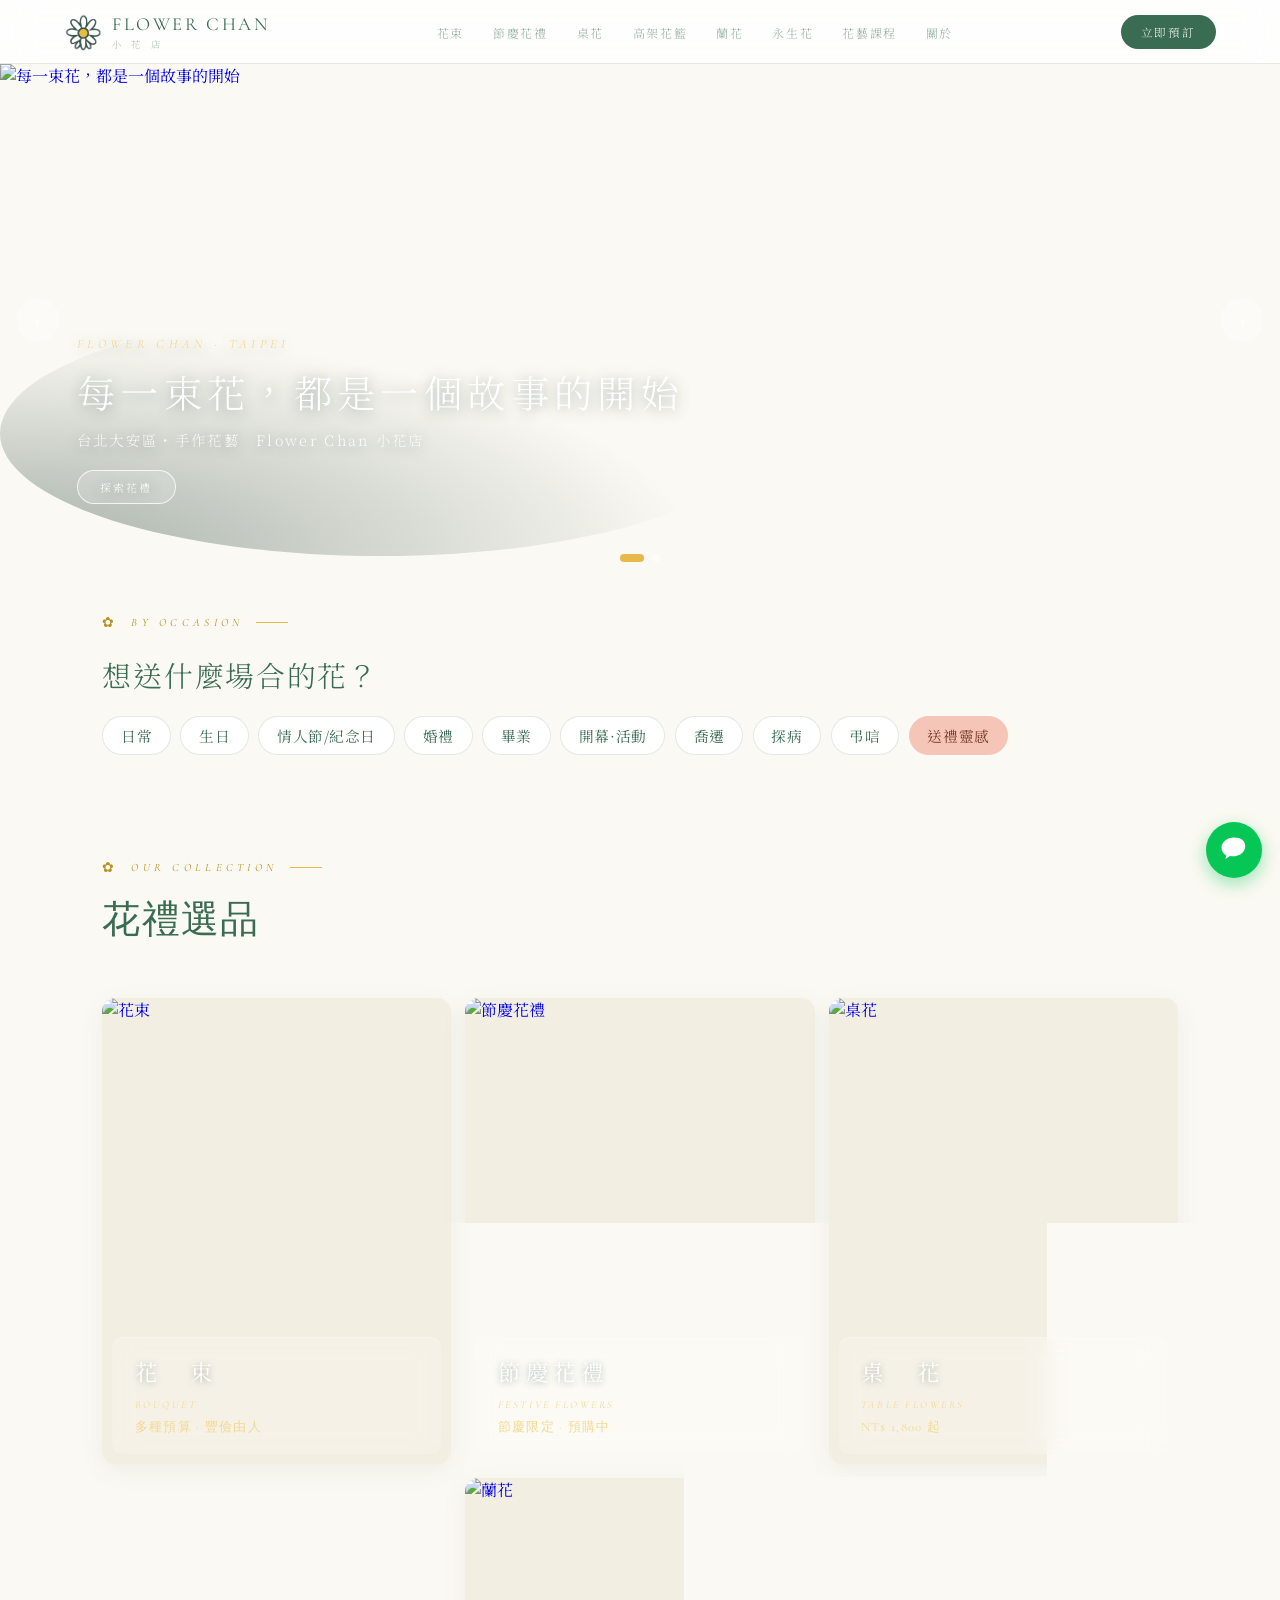
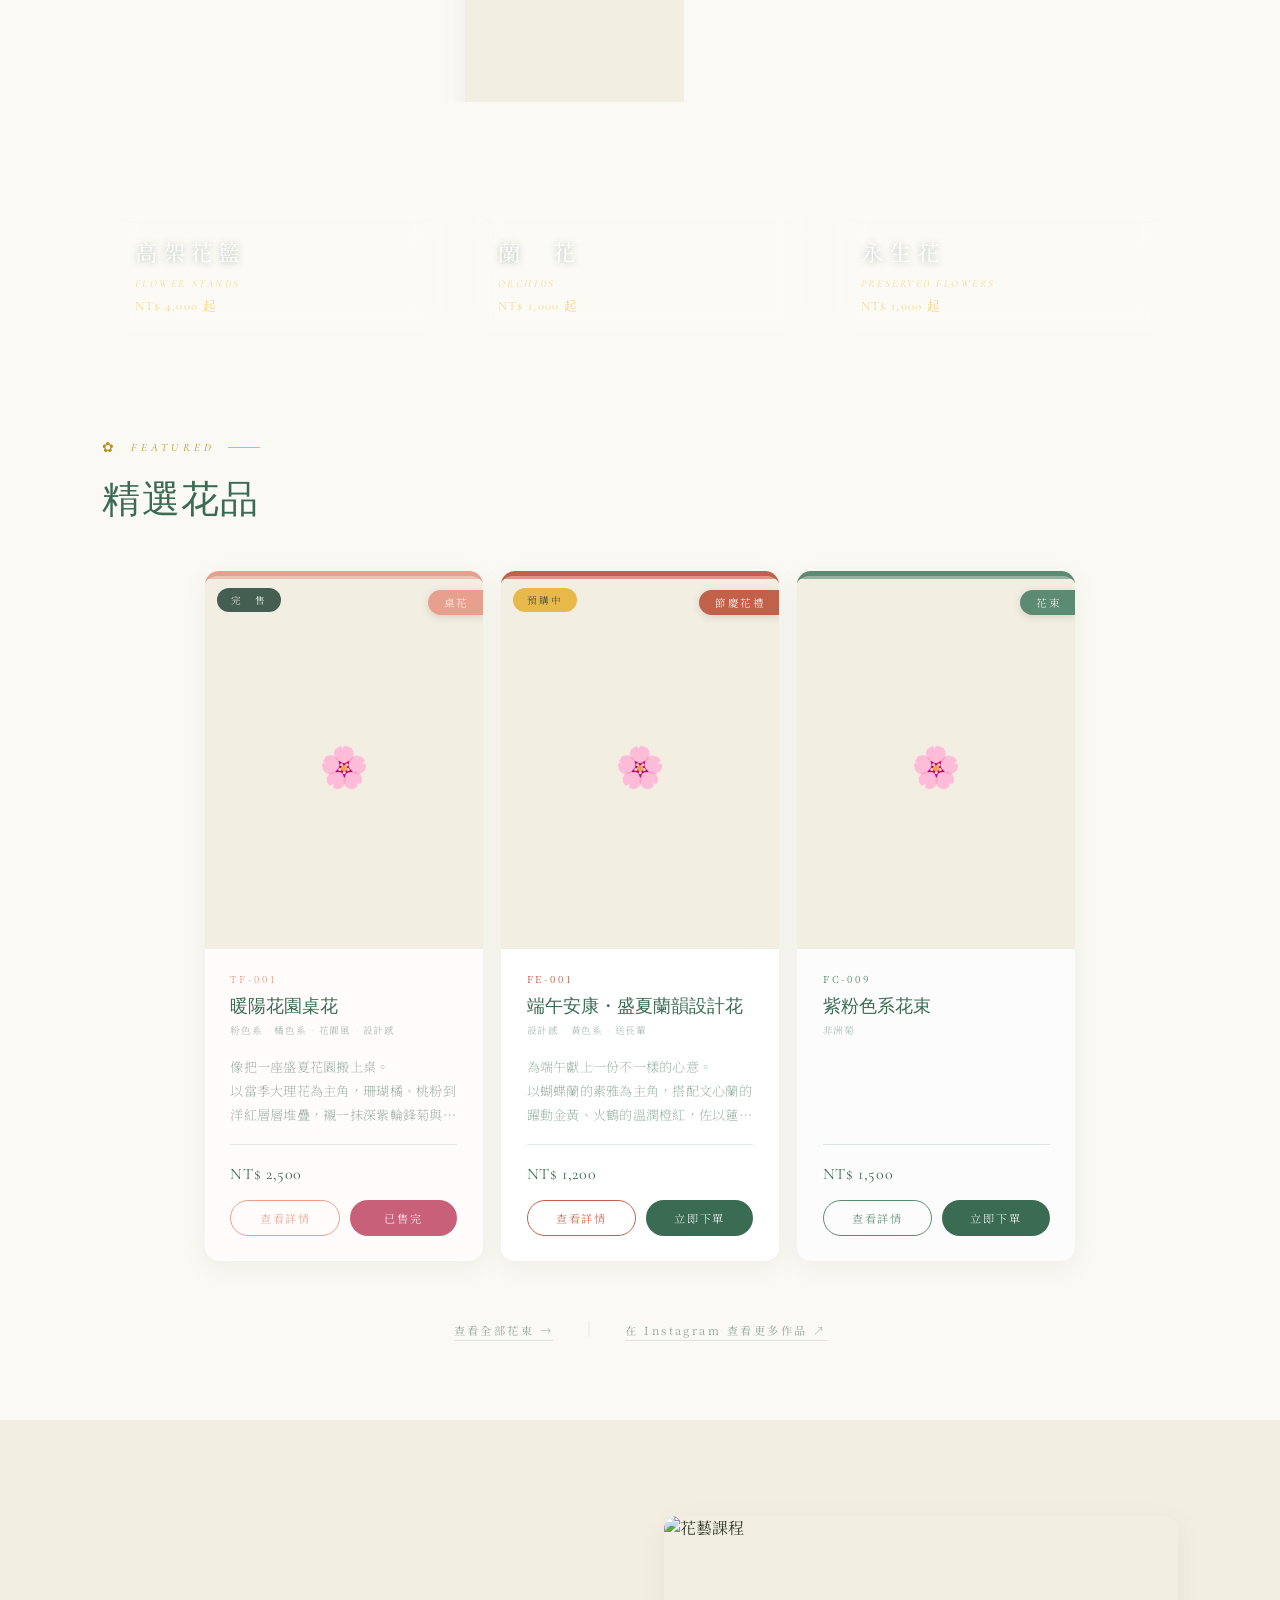
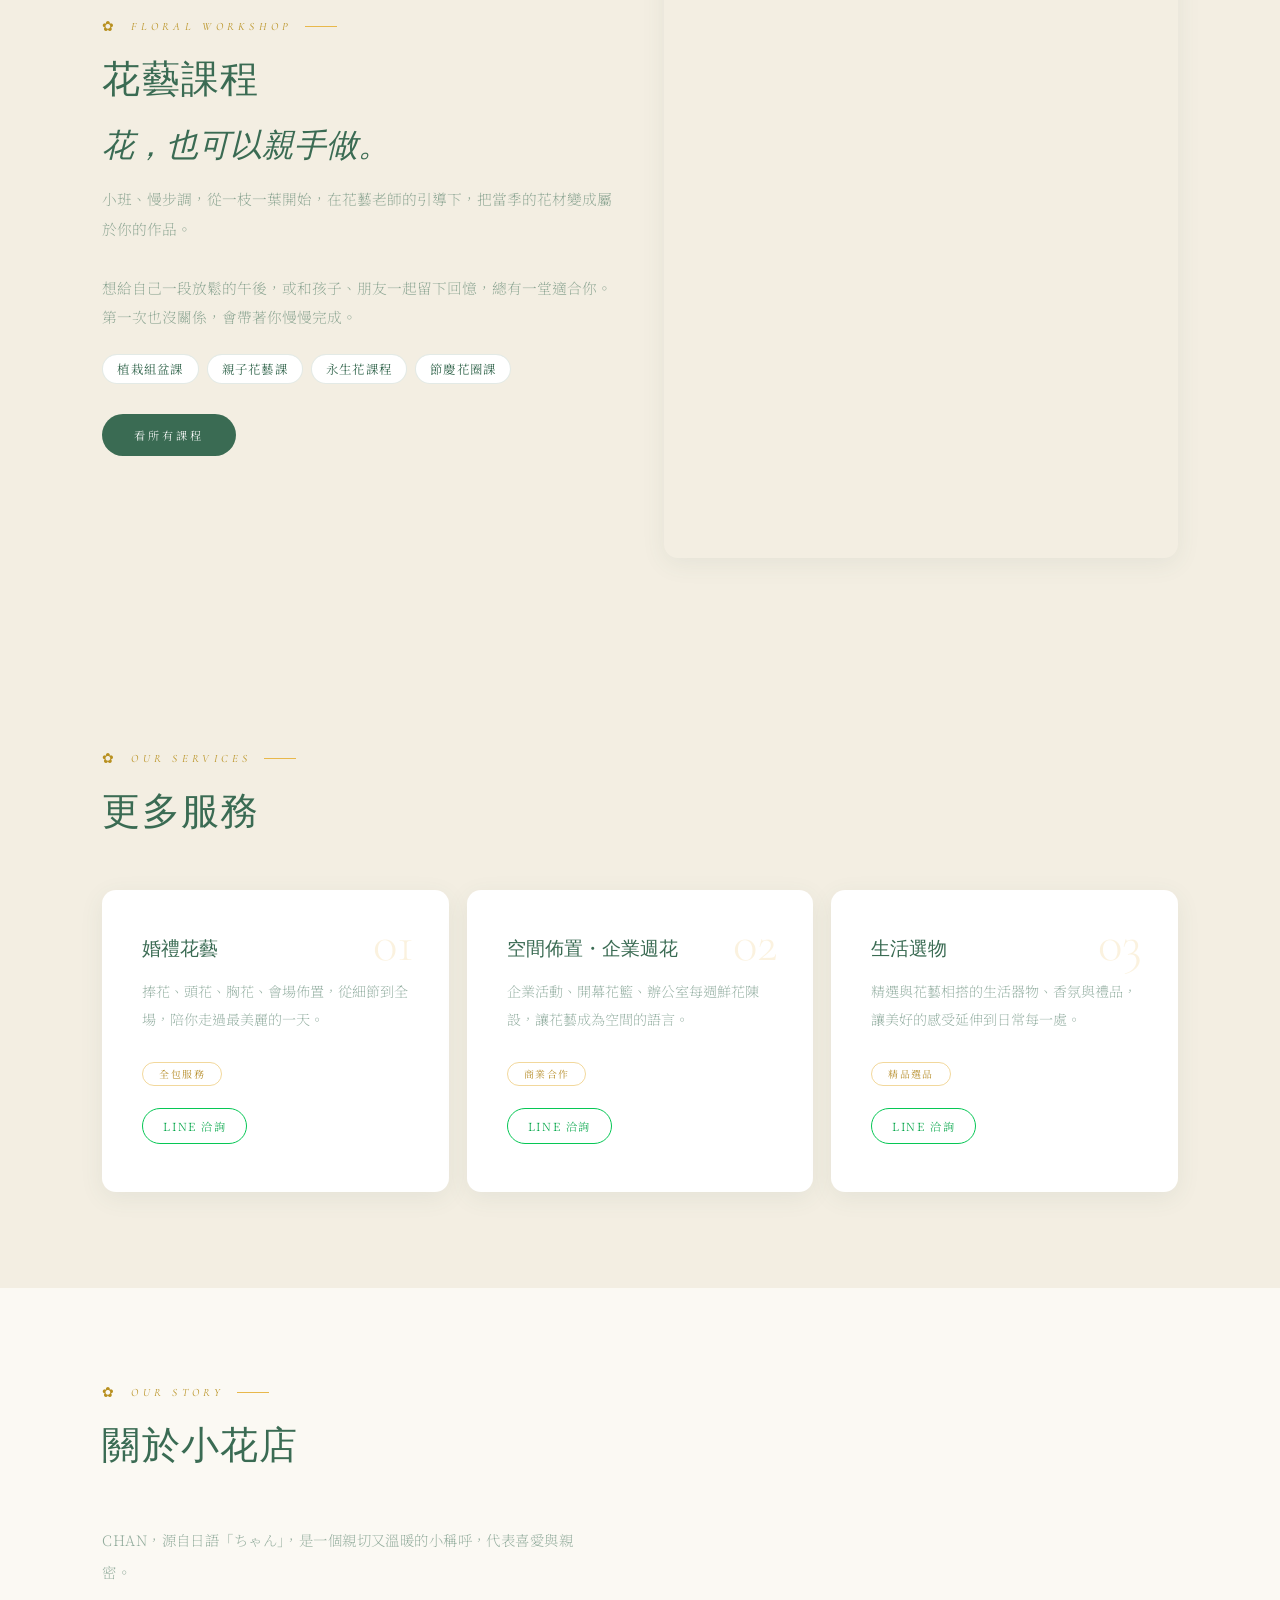
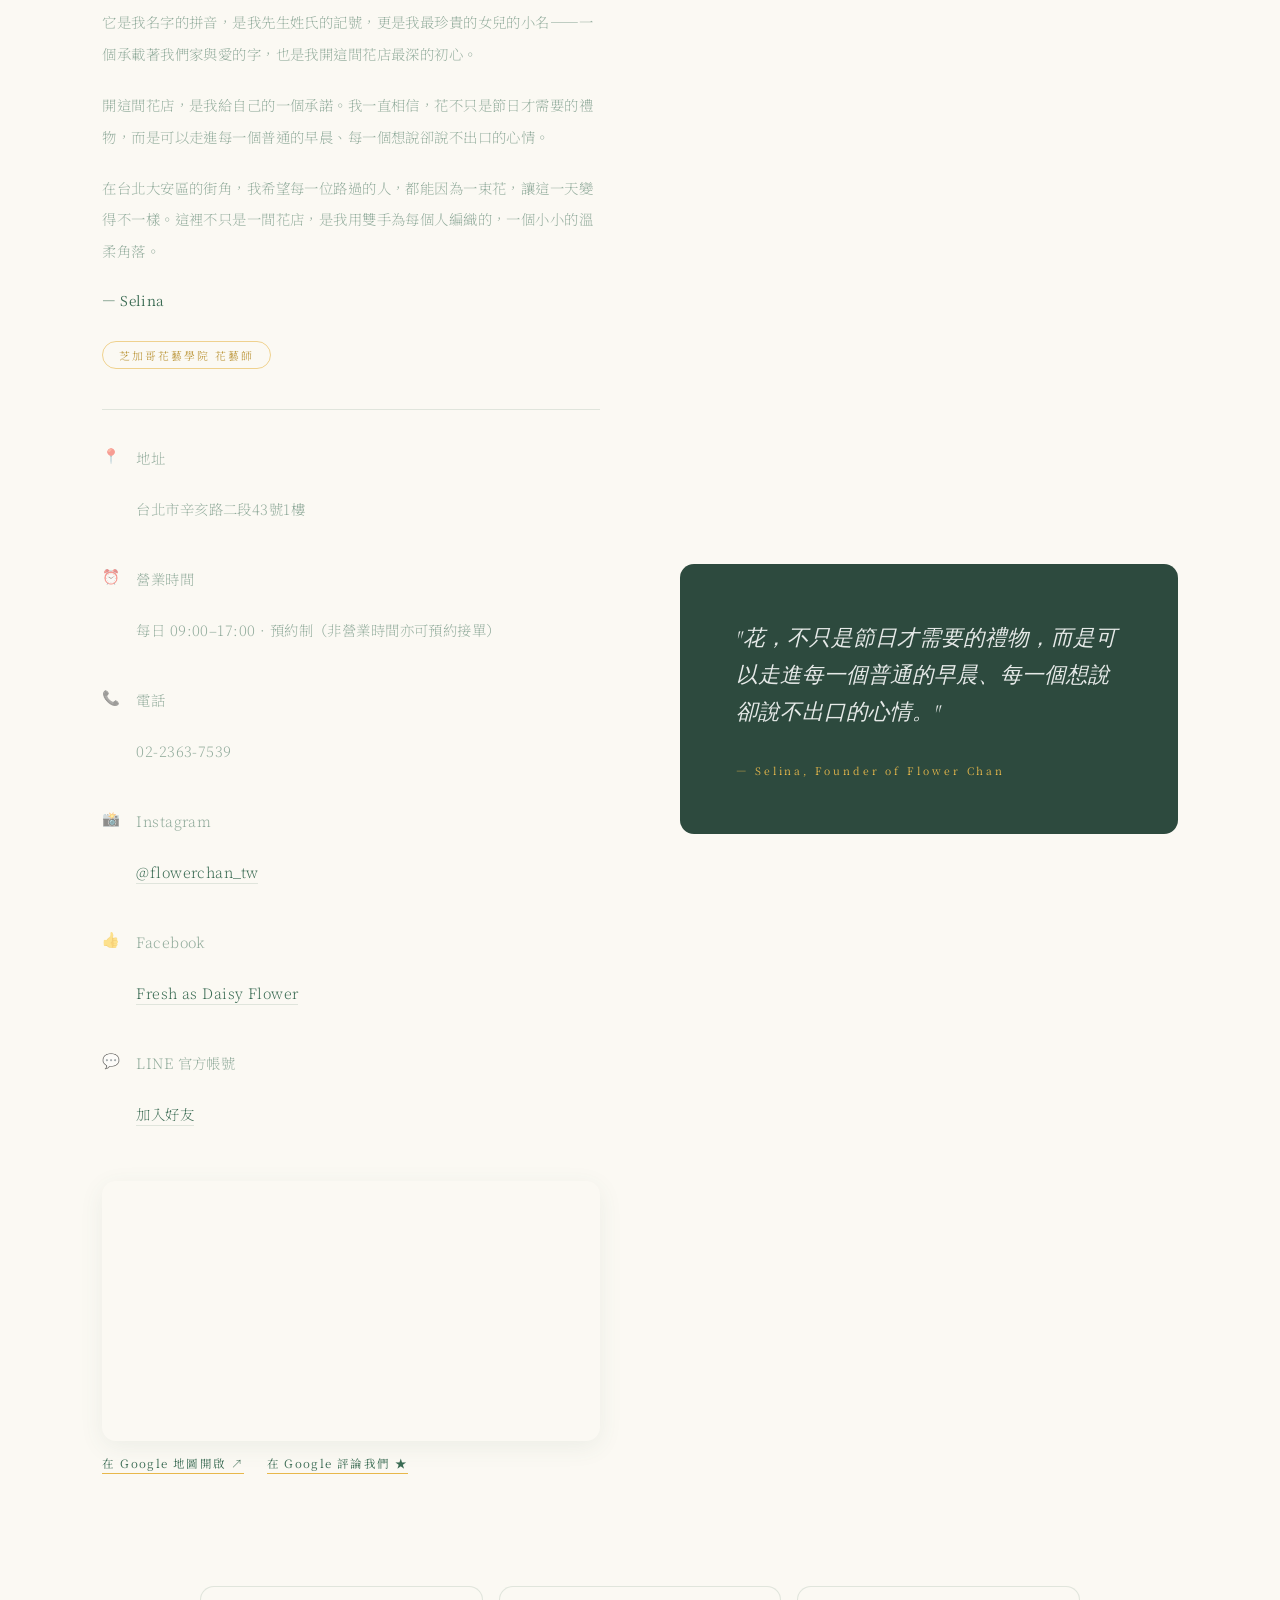
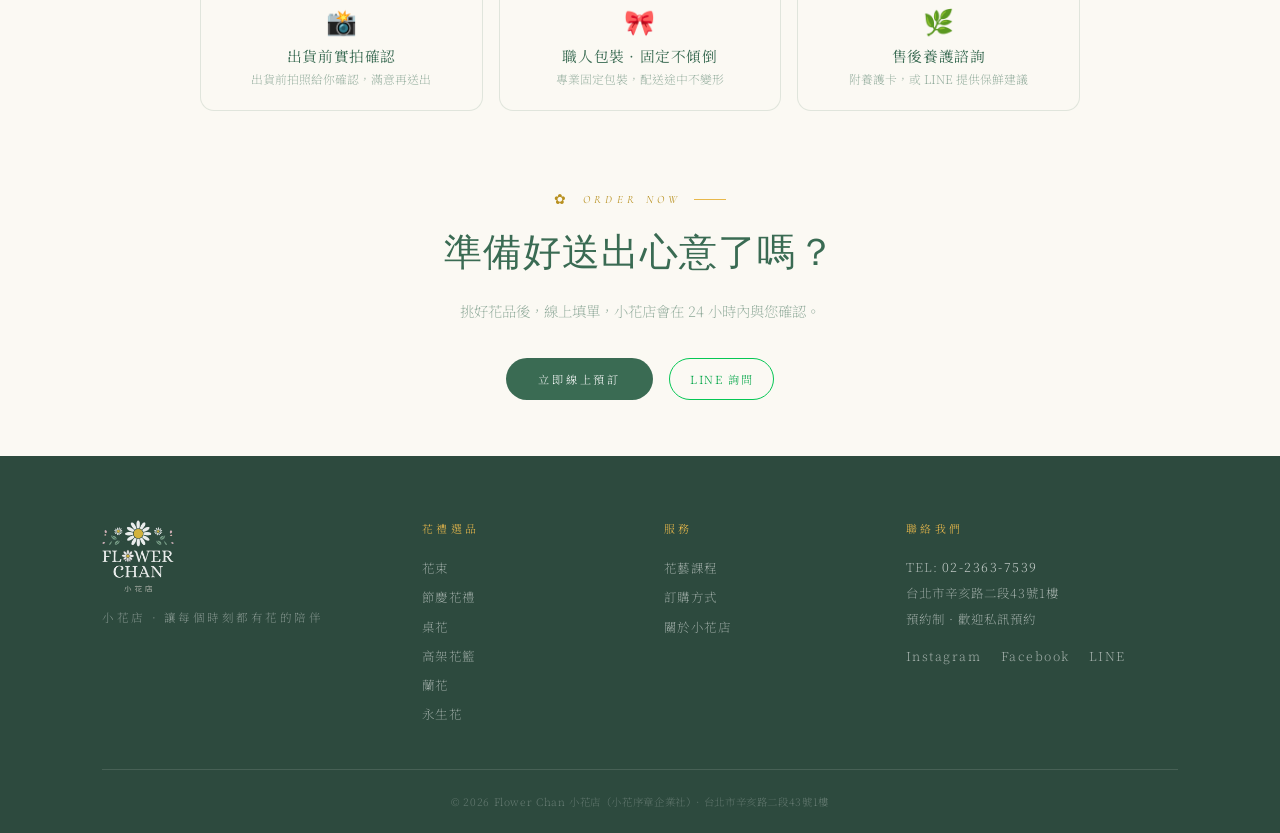
==== commit c8bdc40e: "卡片比例統一+標籤排序+分類封面/hero隨機+新增帶入分類+FS001去喜慶" ====
--- a/index.html
+++ b/index.html
@@ -294,12 +294,13 @@
 function updateCategoryCovers() {
   const map = { '節慶花禮': 'catFestival', '桌花': 'catTableFlower', '高架花': 'catFlowerStand', '蘭花': 'catOrchid', '永生花': 'catPreserved' };
   Object.entries(map).forEach(([cat, id]) => {
-    const first = allProducts.find(p => p.category === cat && getPhotoUrl(p));
-    if (first) {
+    const pool = allProducts.filter(p => p.category === cat && getPhotoUrl(p));
+    if (pool.length) {
+      const pick = pool[Math.floor(Math.random() * pool.length)];
       const card = document.getElementById(id);
       card.querySelector('.cat-empty')?.remove();
       card.insertAdjacentHTML('afterbegin',
-        `<img src="${getPhotoUrl(first)}" alt="${cat}">`);
+        `<img src="${getPhotoUrl(pick)}" alt="${cat}">`);
     }
   });
 }
--- a/assets/site.css
+++ b/assets/site.css
@@ -371,8 +371,7 @@
 .flower-card .flower-btn{border-color:var(--accent);color:var(--accent);}
 .flower-card .flower-btn:hover{background:var(--accent);color:#fff;}
 .flower-card::before{content:'';display:block;height:3px;background:var(--accent);opacity:0.65;}
-.flower-card.cat-table .flower-photo{aspect-ratio:4/3;}
-.flower-card.cat-stand .flower-photo{aspect-ratio:2/3;}
+/* 卡片圖片統一直式 3/4（避免混類別區塊高度不齊跑版）；各類別仍用色彩記號區分 */
 
 /* 6. 首頁課程卡：米色手作感 */
 .course-card{background:var(--cream-dark);border:1px solid rgba(232,184,75,0.45);box-shadow:none;}
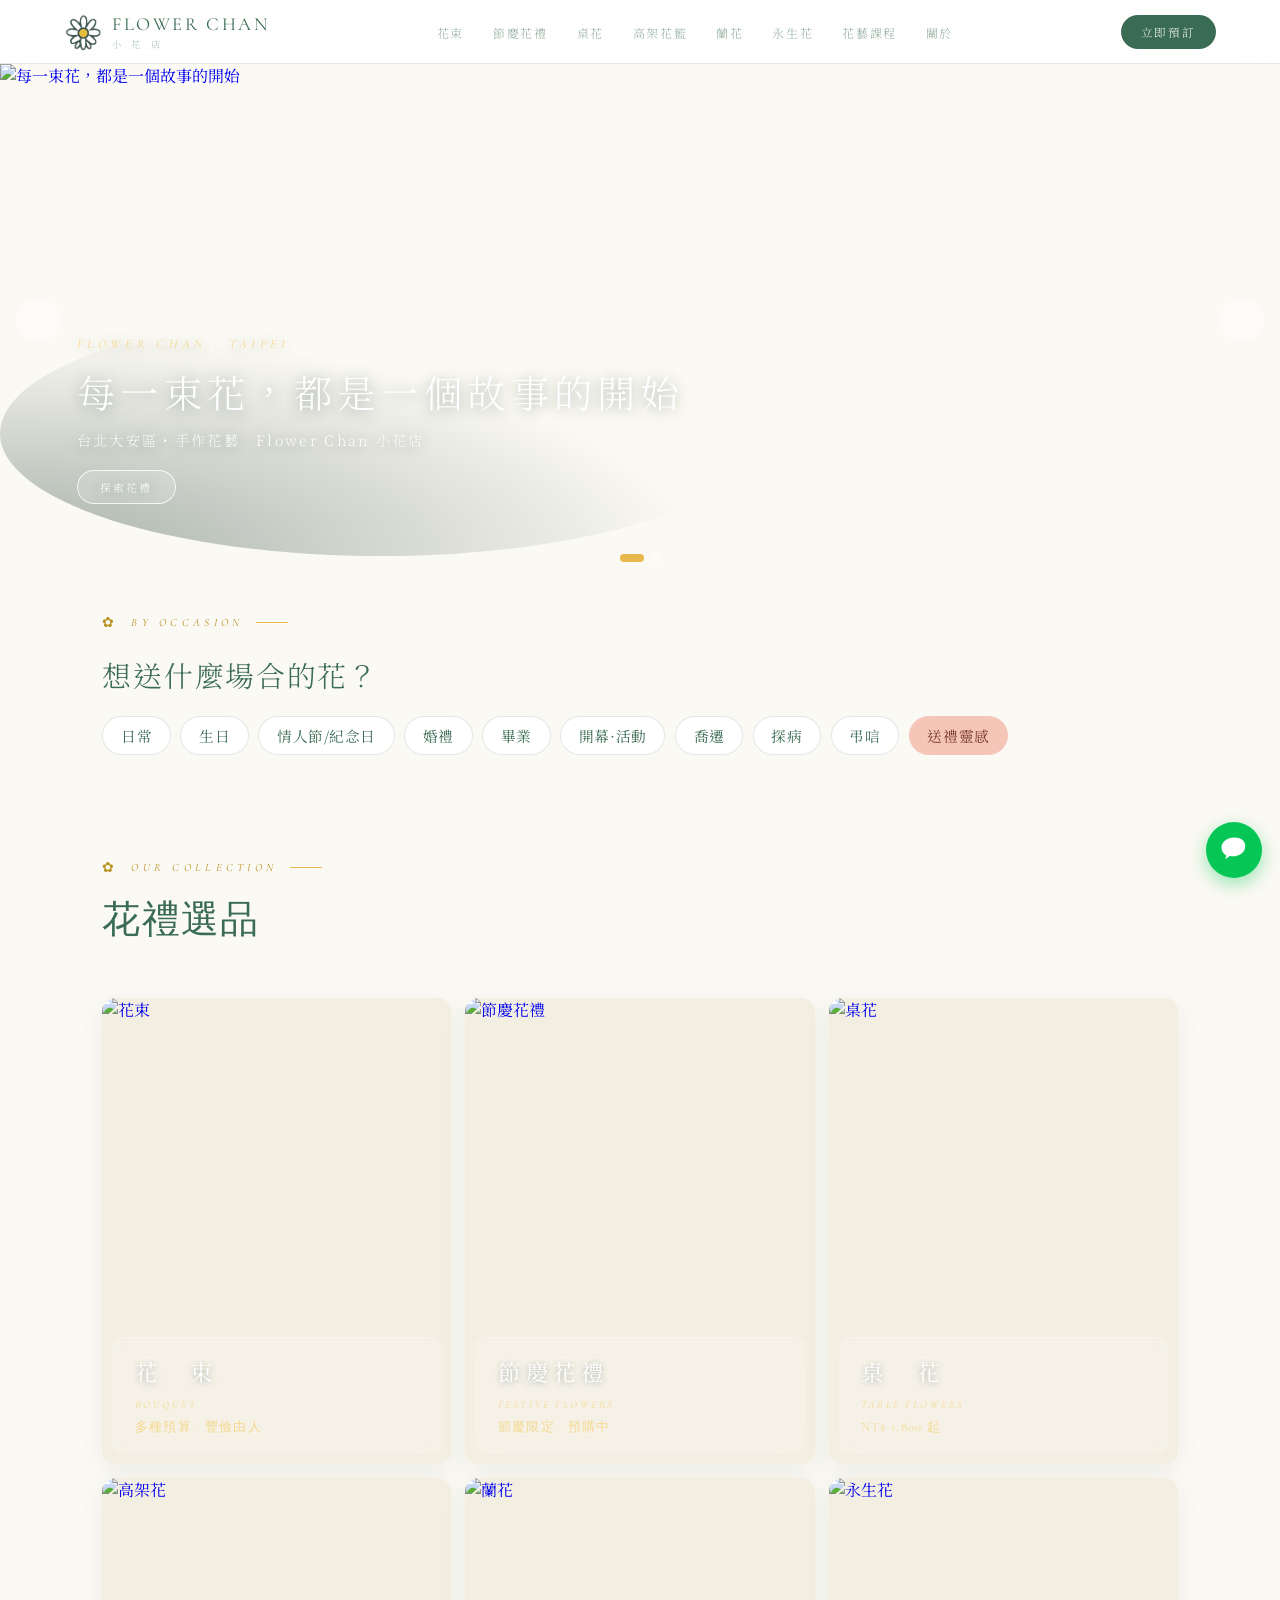
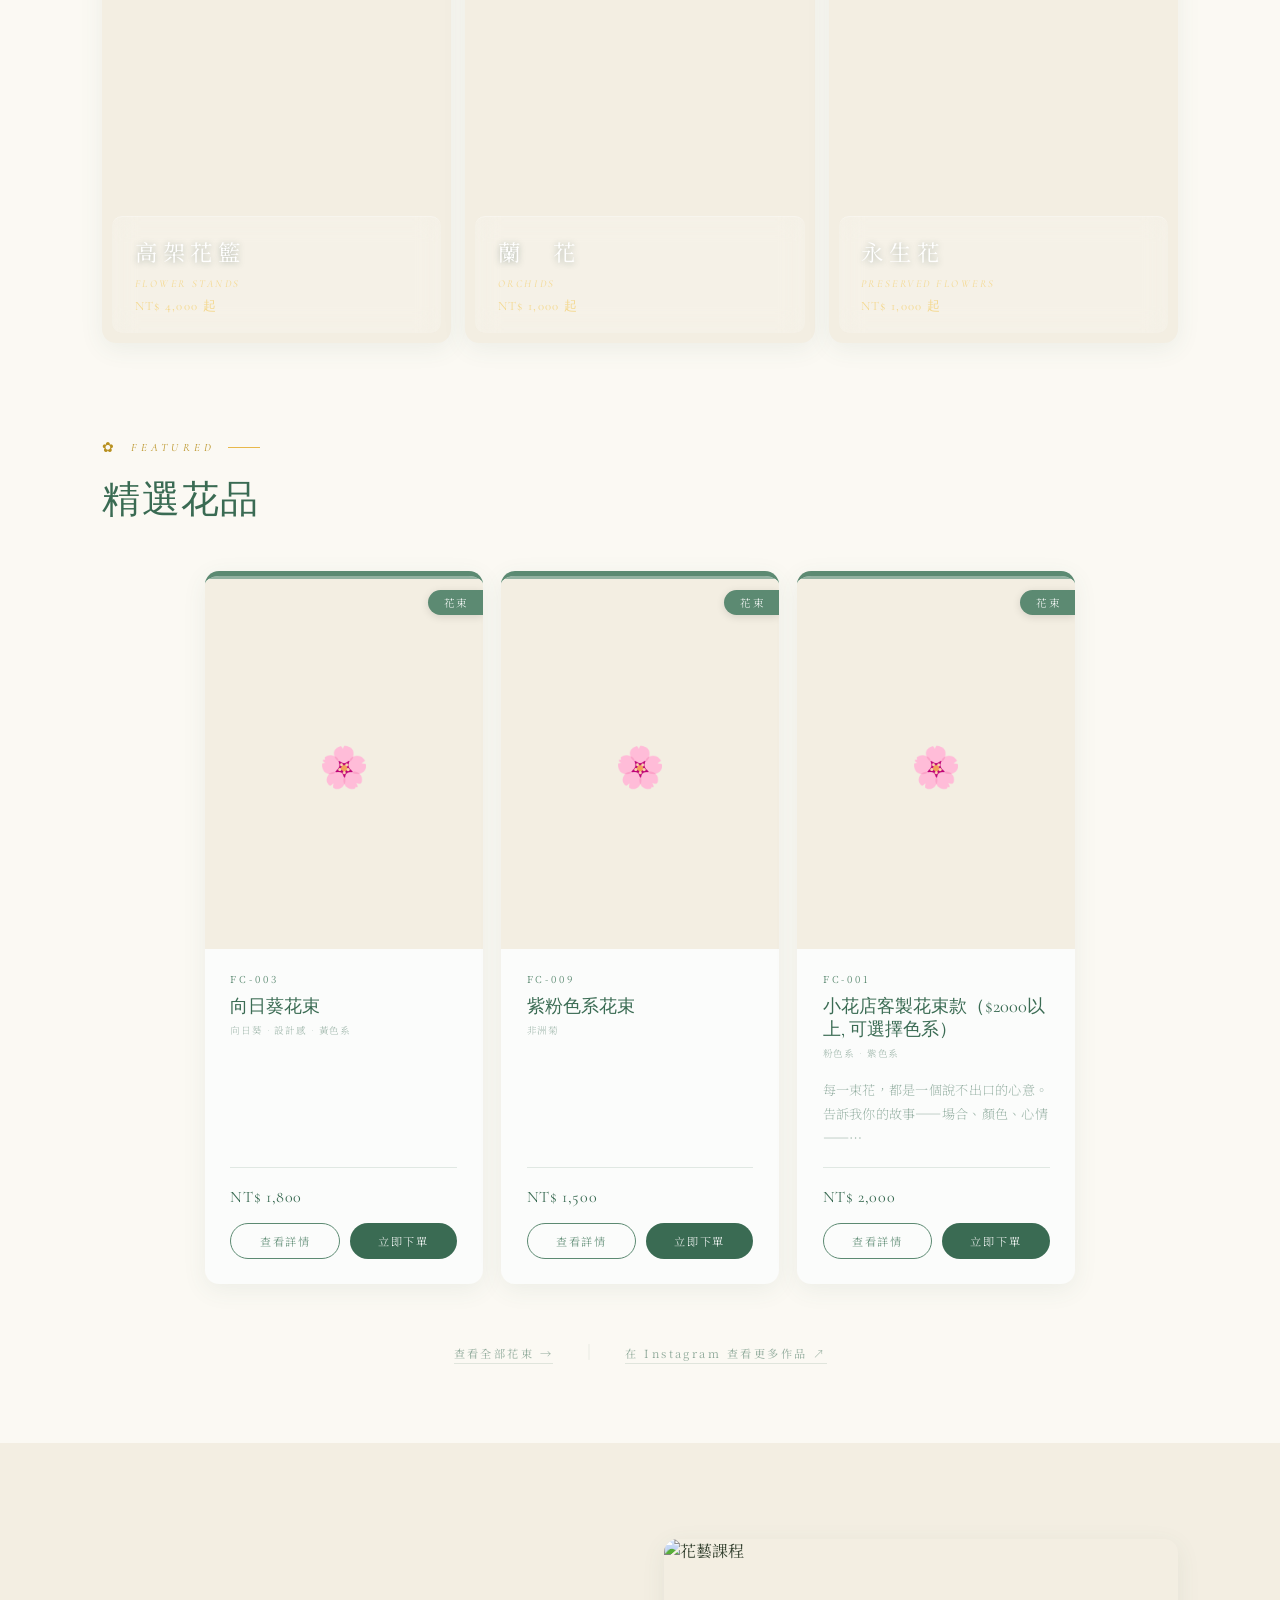
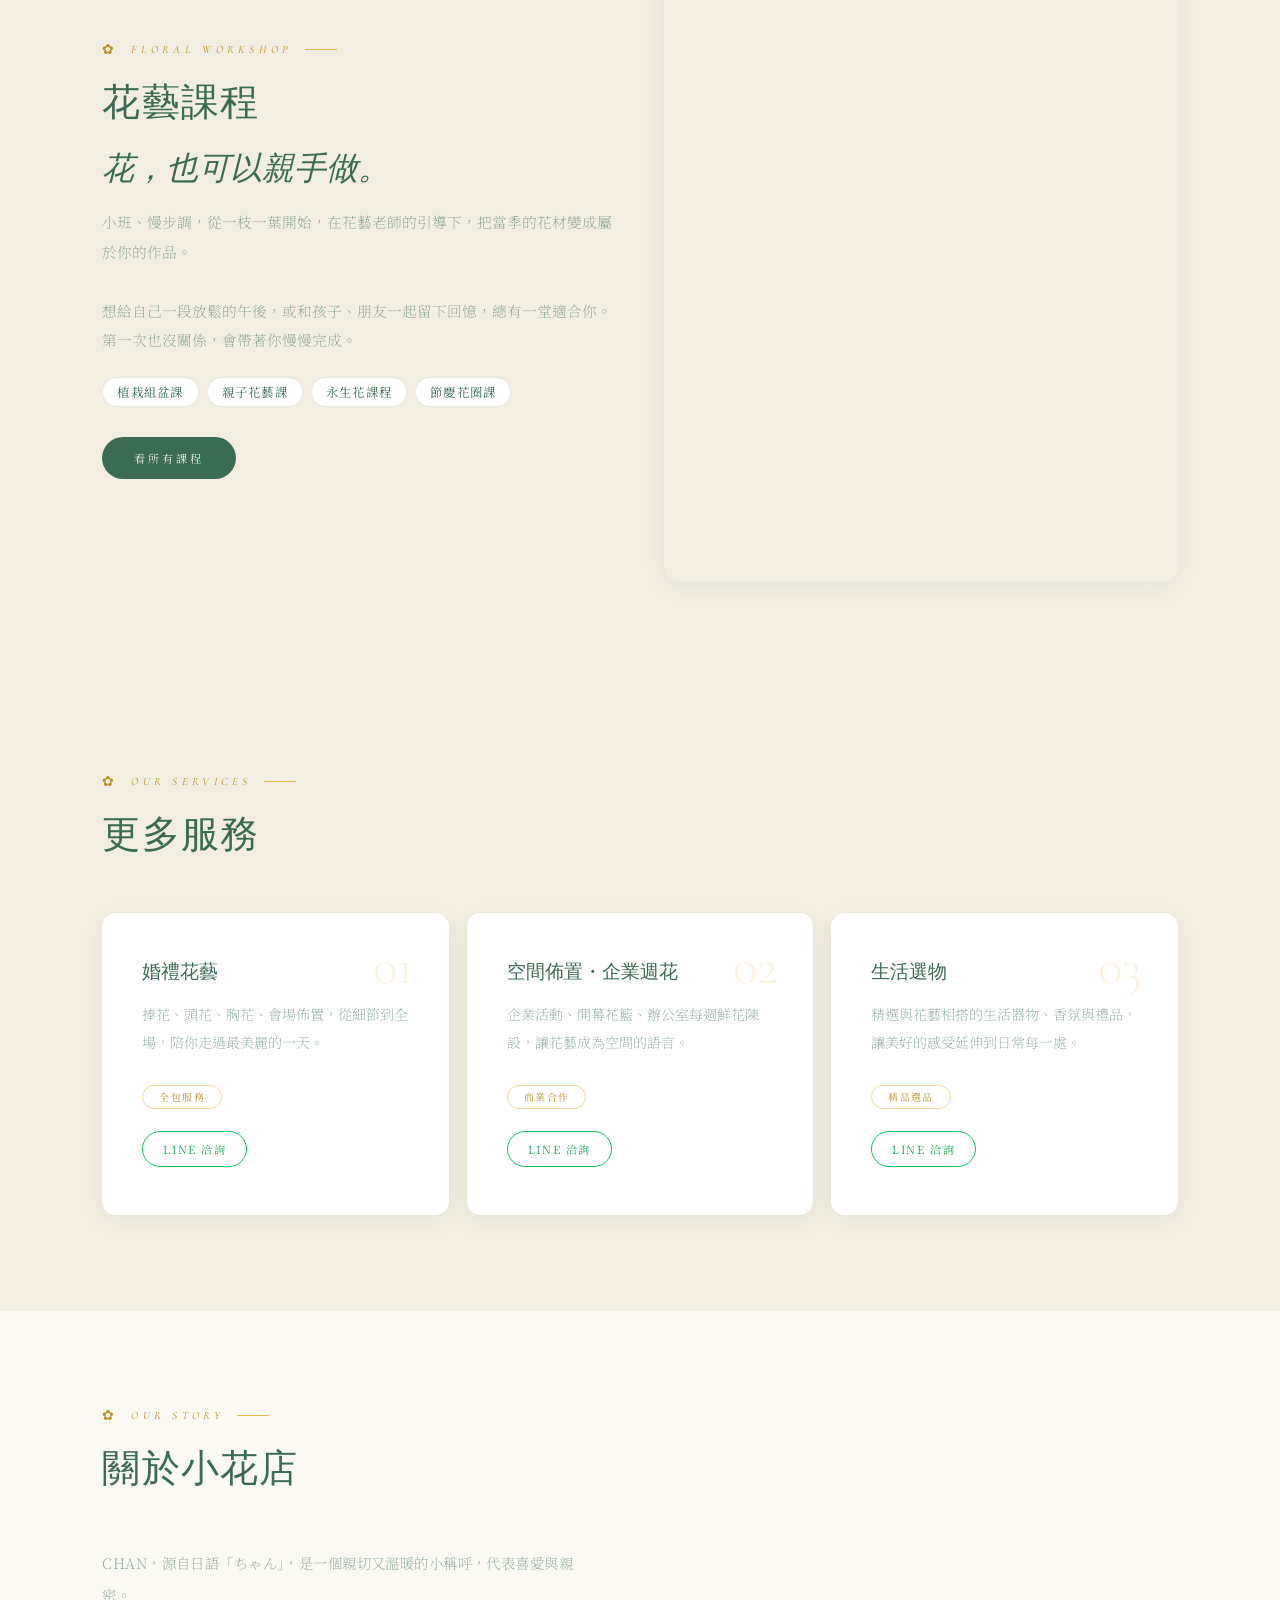
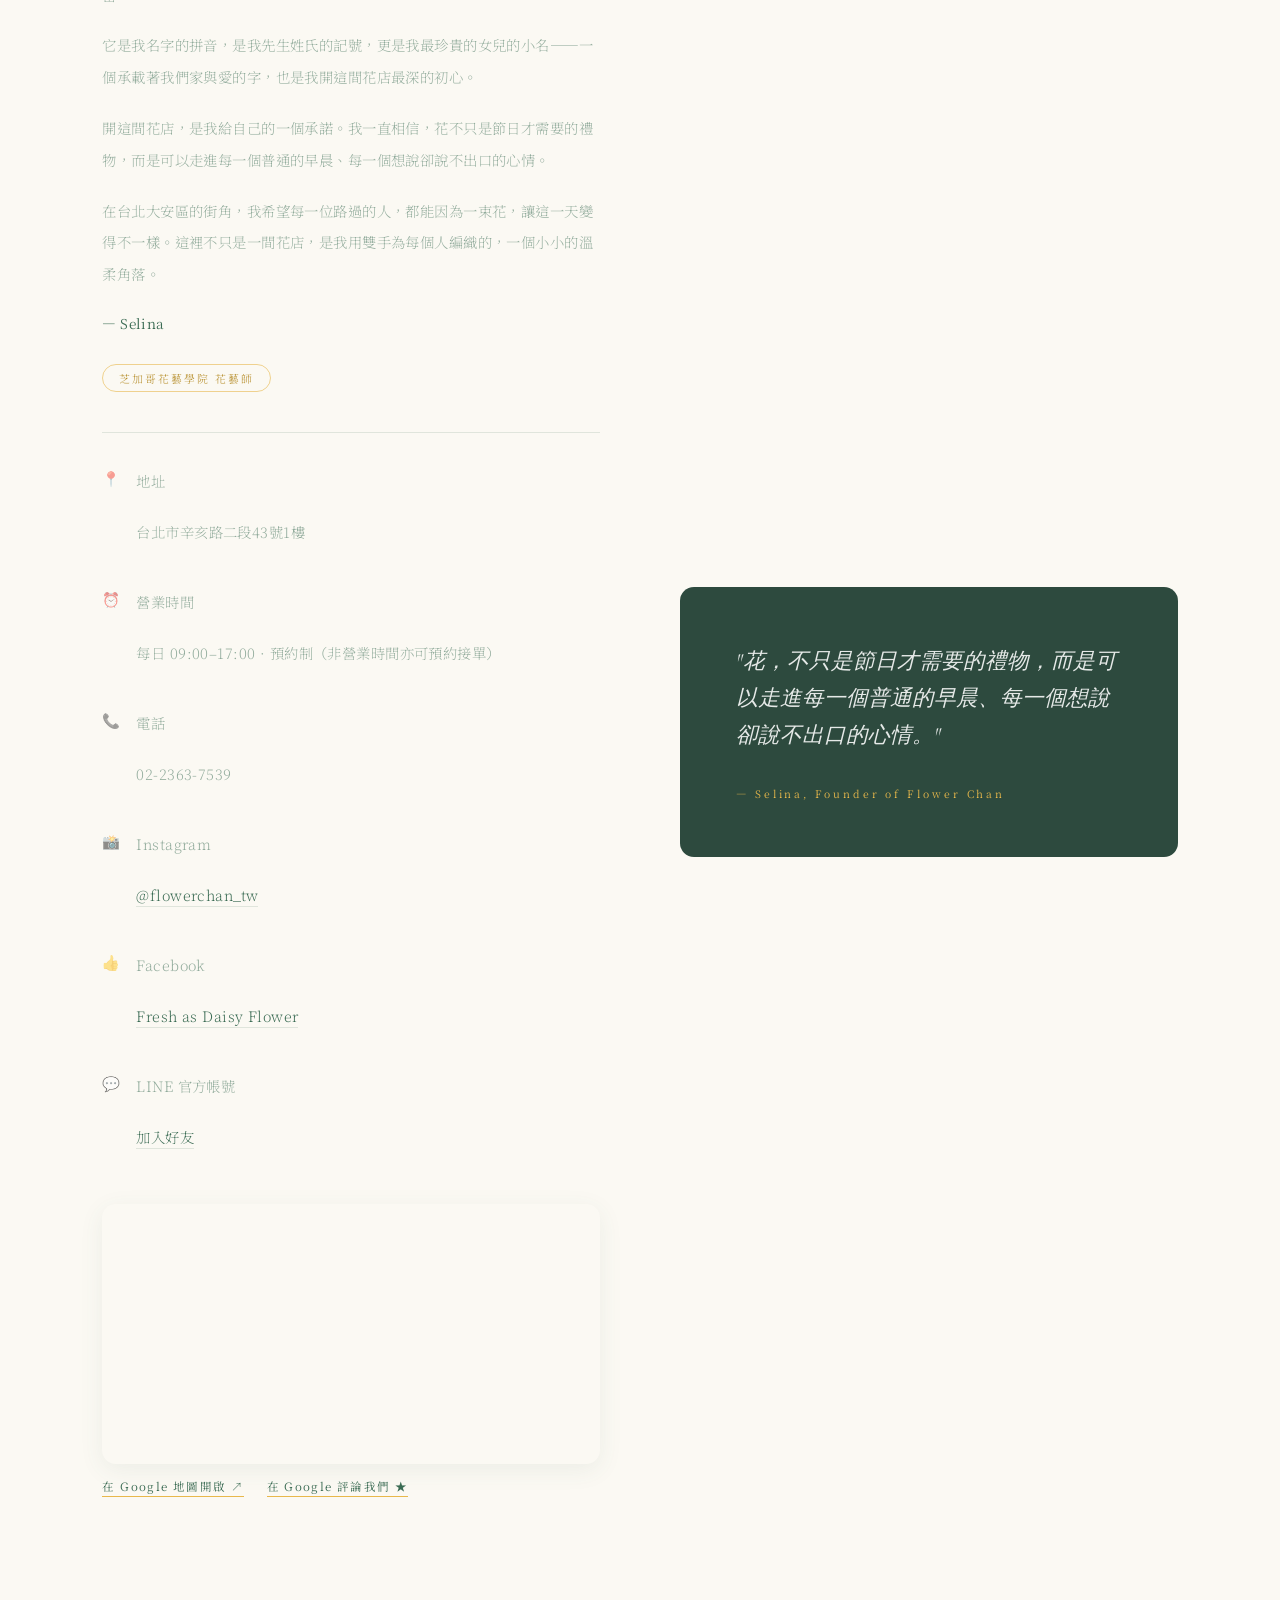
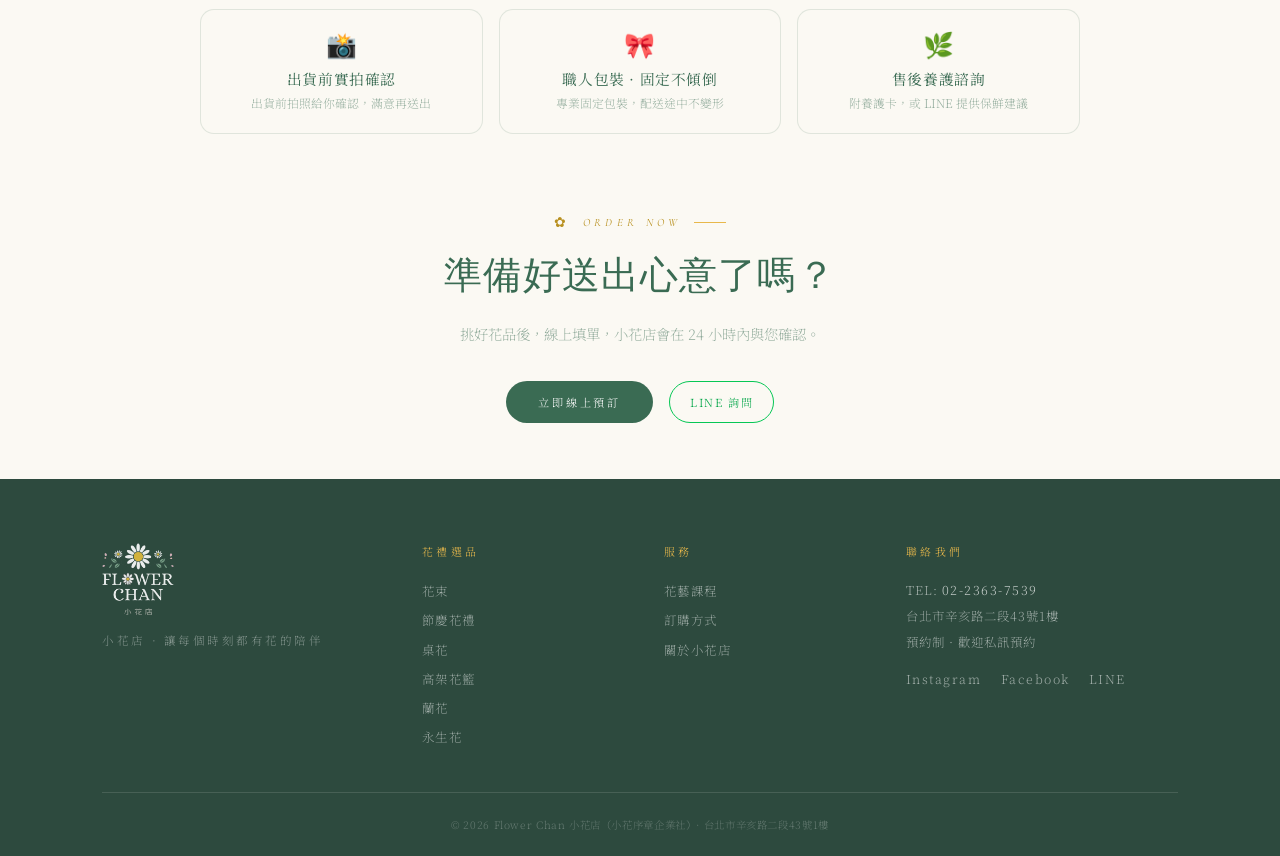
==== commit d59d52d8: "花束分類封面也納入隨機+修疊圖" ====
--- a/index.html
+++ b/index.html
@@ -77,7 +77,7 @@
     <h2 class="sec-title">花禮選品</h2>
   </div>
   <div class="cat-grid reveal">
-    <a class="cat-card" href="/bouquet">
+    <a class="cat-card" href="/bouquet" id="catBouquet">
       <img src="https://res.cloudinary.com/dcwgv05q1/image/upload/w_600,c_fill,q_auto,f_auto/flowerchan/mkvox3znorv4zwnd32u9" alt="花束">
       <span class="cat-label"><span class="zh">花　束</span><span class="en">BOUQUET</span><span class="cat-price">多種預算 · 豐儉由人</span></span>
     </a>
@@ -292,13 +292,14 @@
 
 /* 類別卡片封面：該類別有花品時自動帶第一張照片 */
 function updateCategoryCovers() {
-  const map = { '節慶花禮': 'catFestival', '桌花': 'catTableFlower', '高架花': 'catFlowerStand', '蘭花': 'catOrchid', '永生花': 'catPreserved' };
+  const map = { '花束': 'catBouquet', '節慶花禮': 'catFestival', '桌花': 'catTableFlower', '高架花': 'catFlowerStand', '蘭花': 'catOrchid', '永生花': 'catPreserved' };
   Object.entries(map).forEach(([cat, id]) => {
-    const pool = allProducts.filter(p => p.category === cat && getPhotoUrl(p));
+    const pool = allProducts.filter(p => p.category === cat && p.published !== false && getPhotoUrl(p));
     if (pool.length) {
       const pick = pool[Math.floor(Math.random() * pool.length)];
       const card = document.getElementById(id);
       card.querySelector('.cat-empty')?.remove();
+      card.querySelector('img')?.remove();   // 移除既有圖（含花束靜態圖），避免疊圖
       card.insertAdjacentHTML('afterbegin',
         `<img src="${getPhotoUrl(pick)}" alt="${cat}">`);
     }
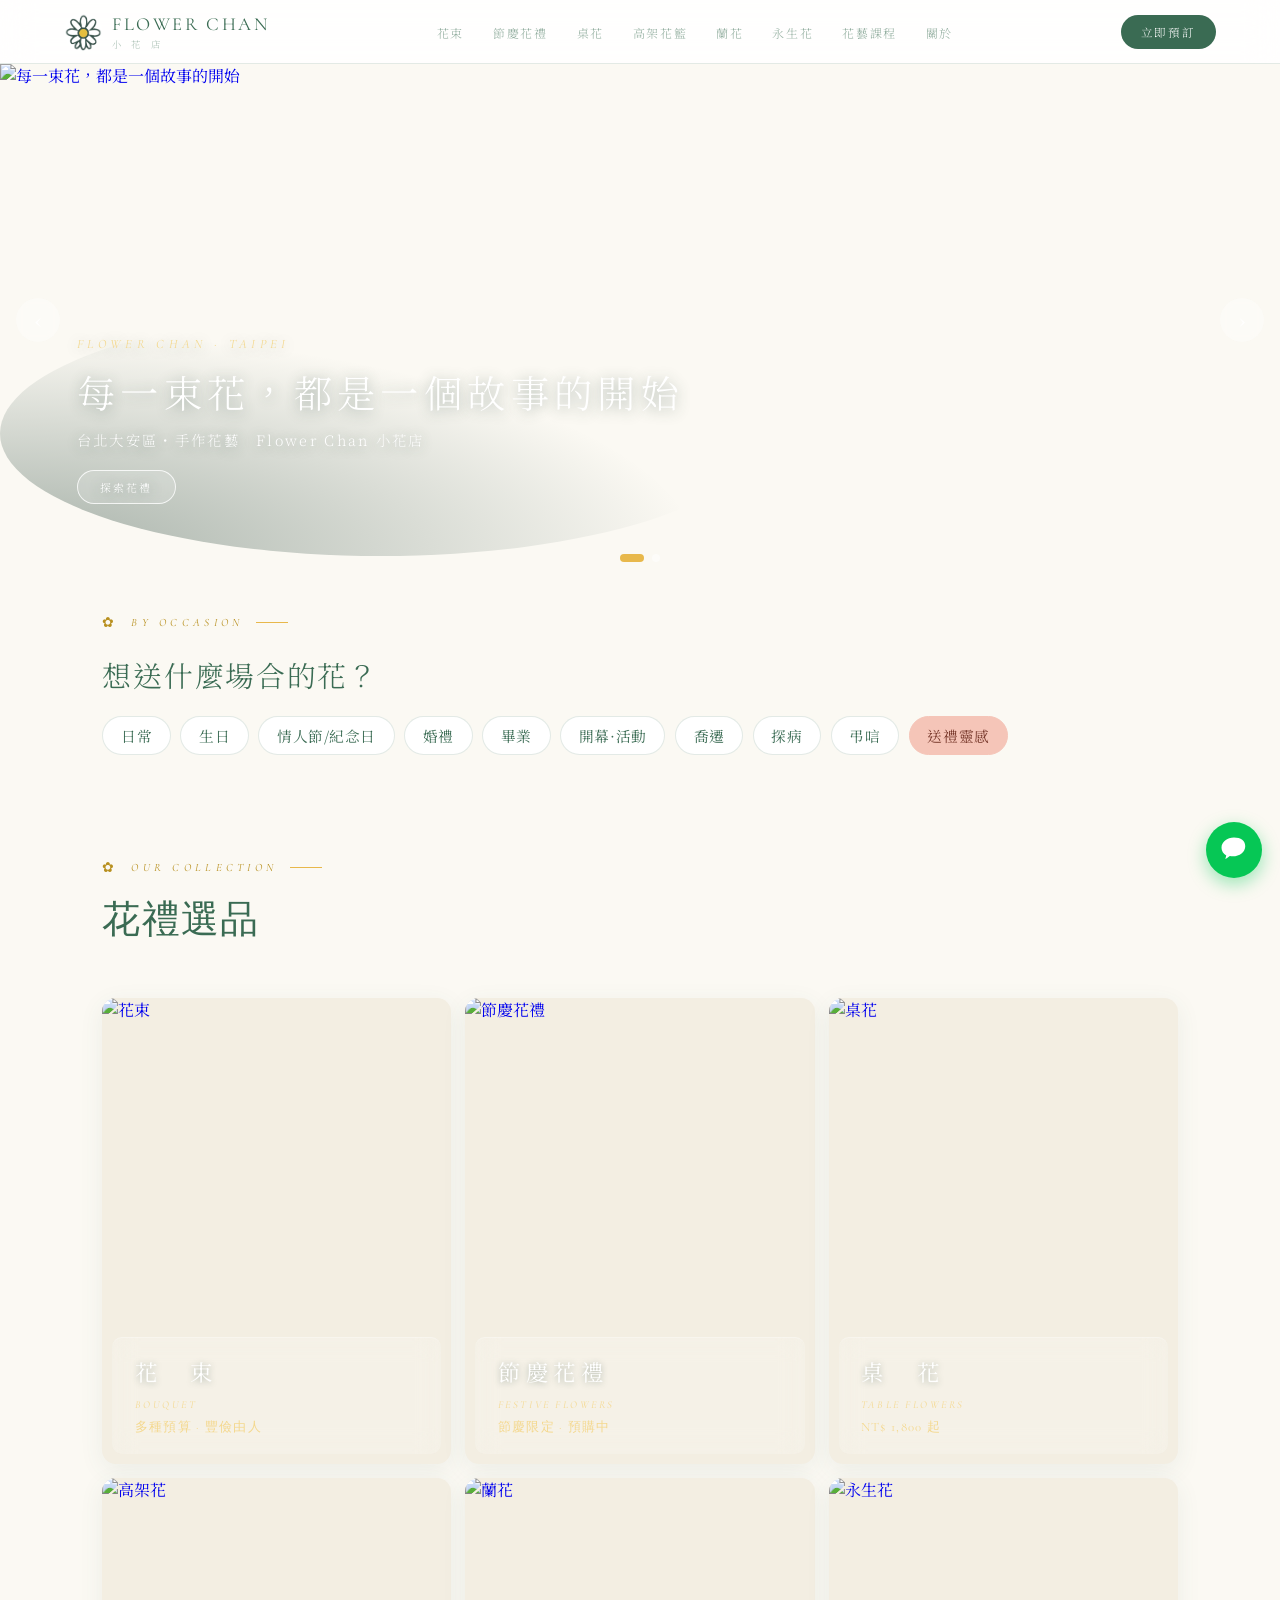
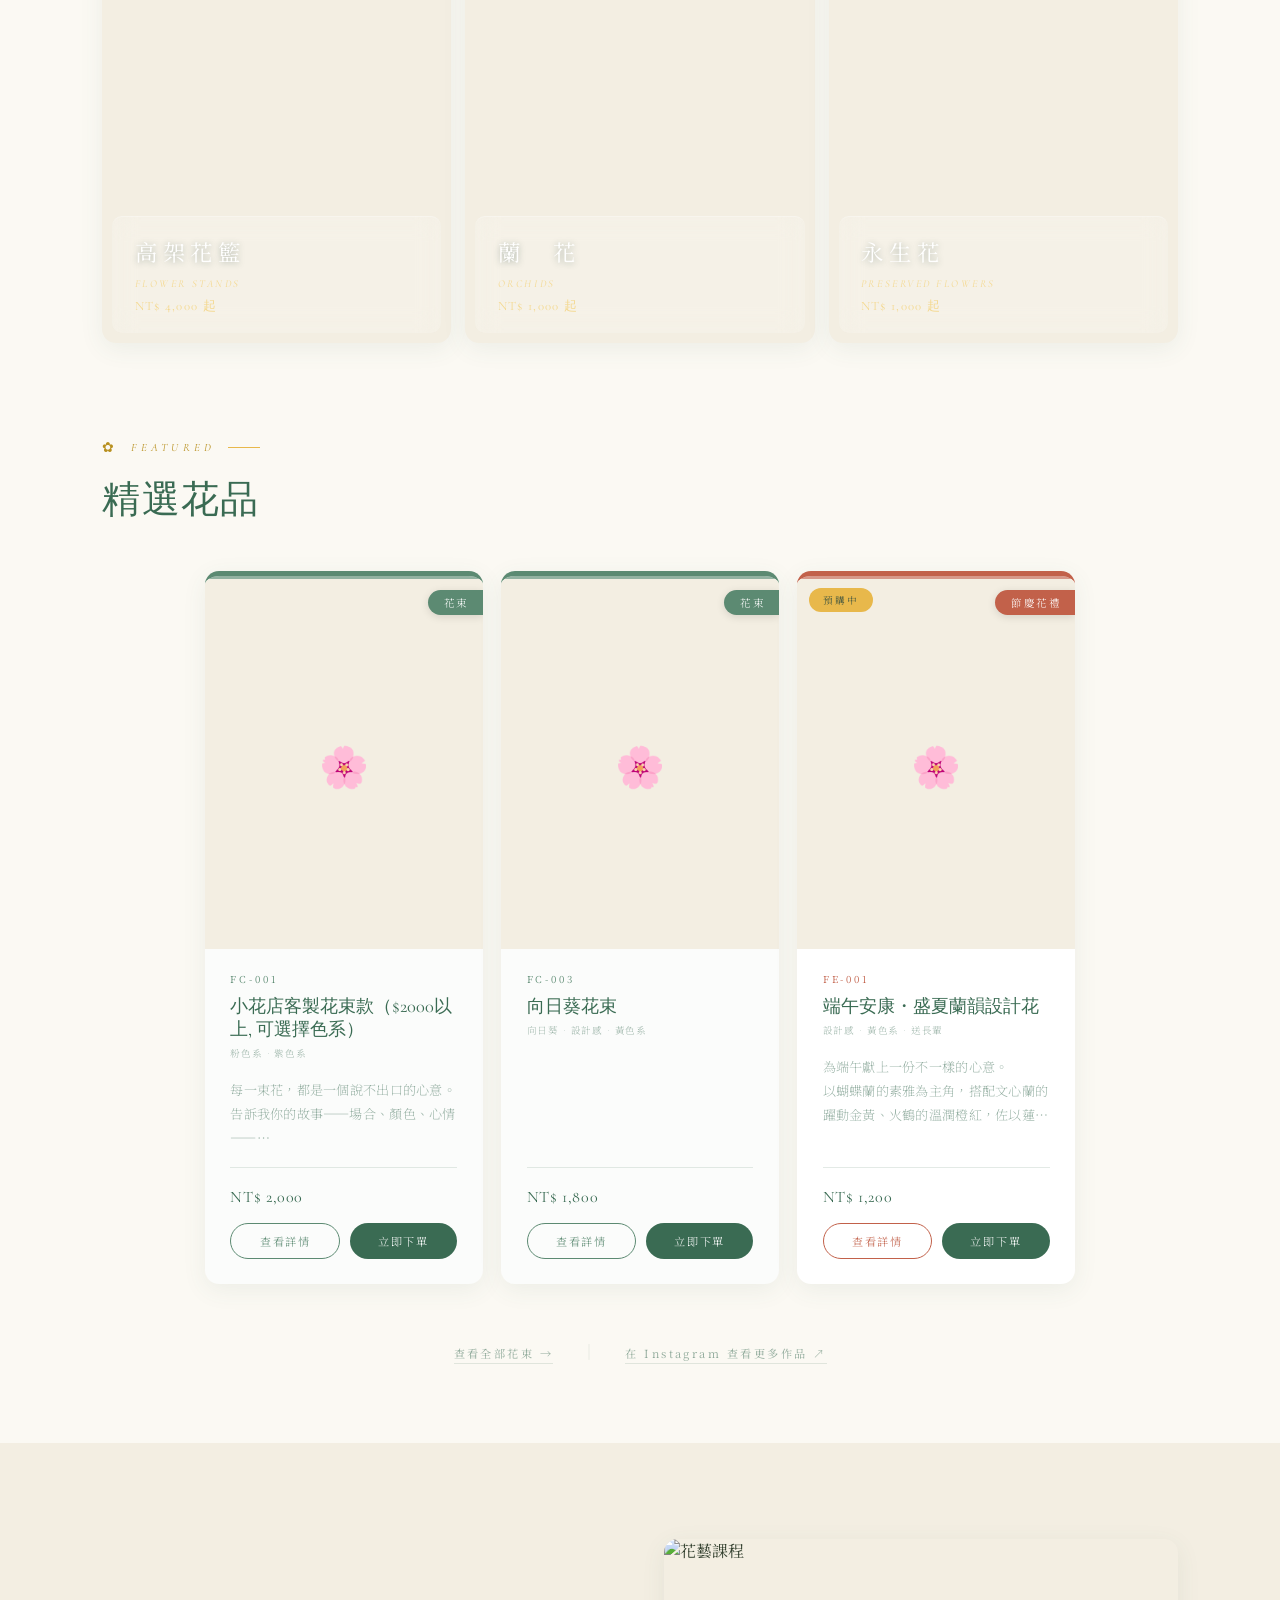
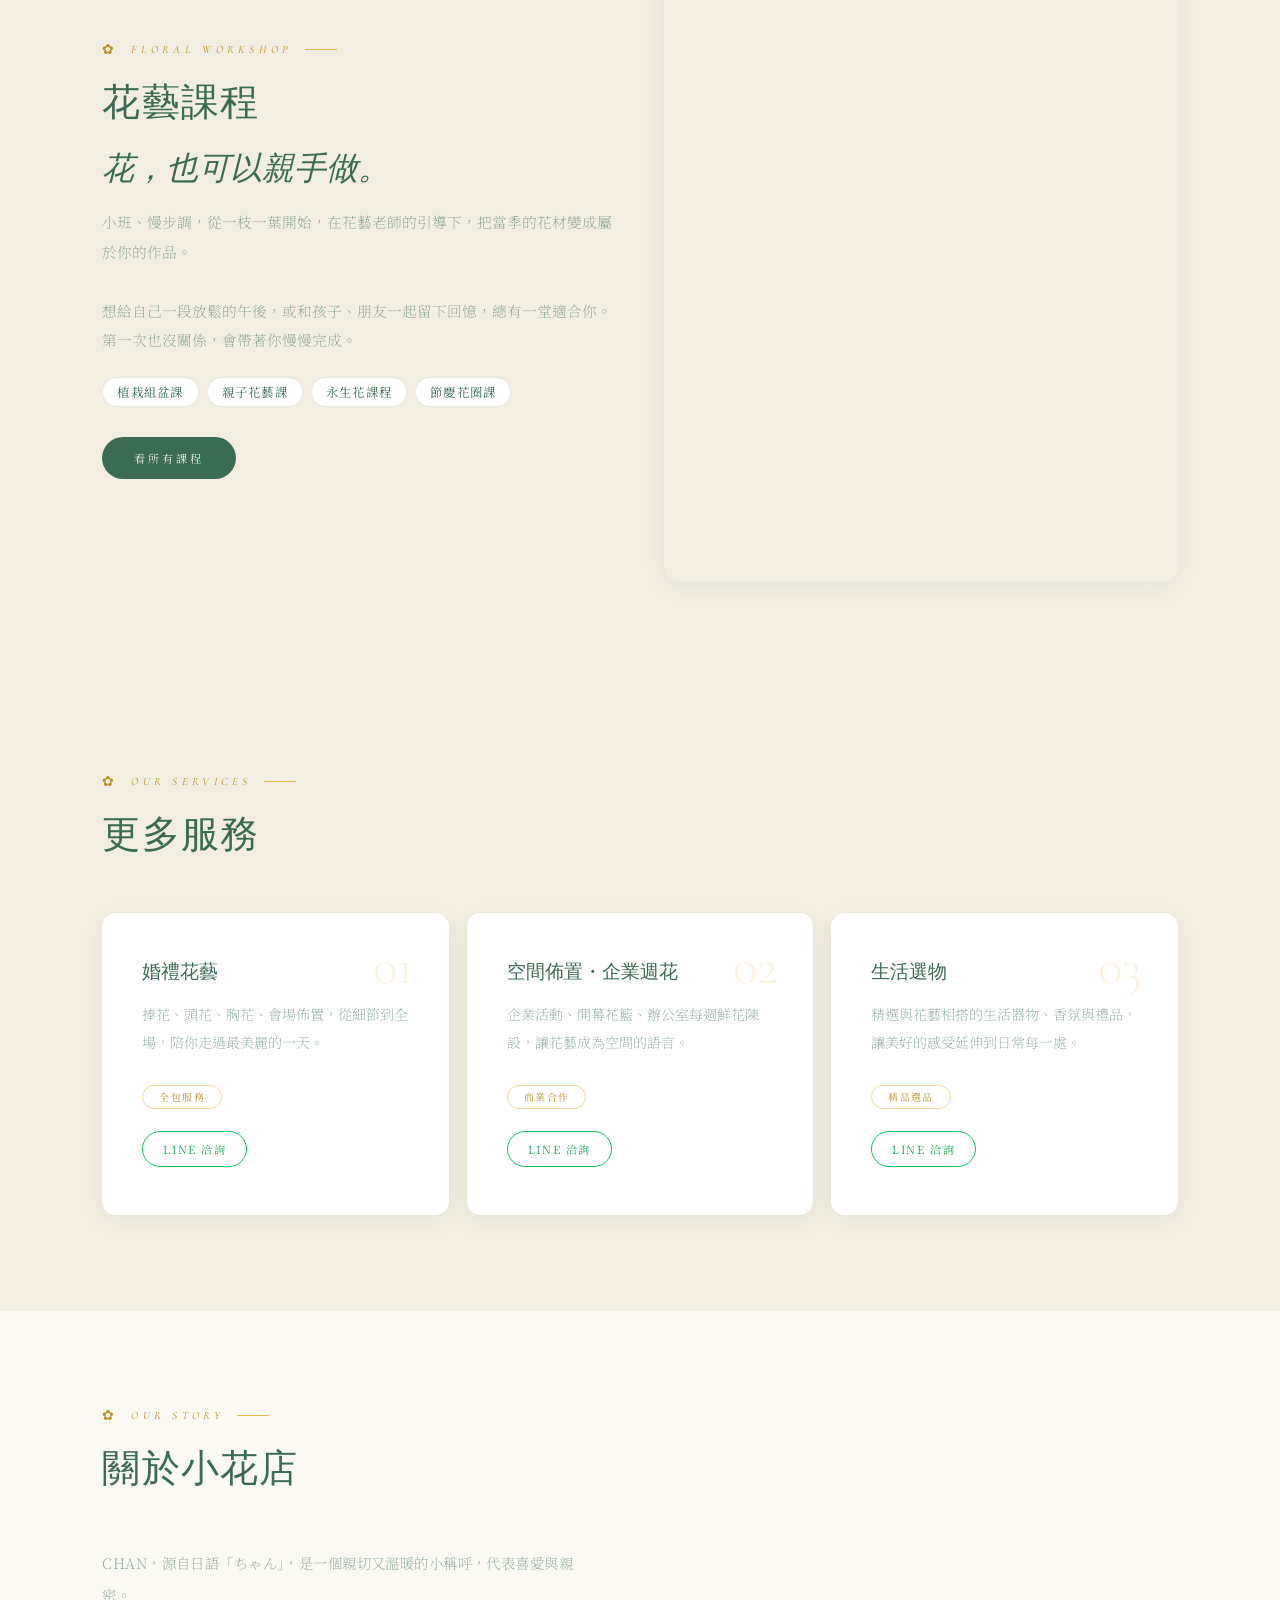
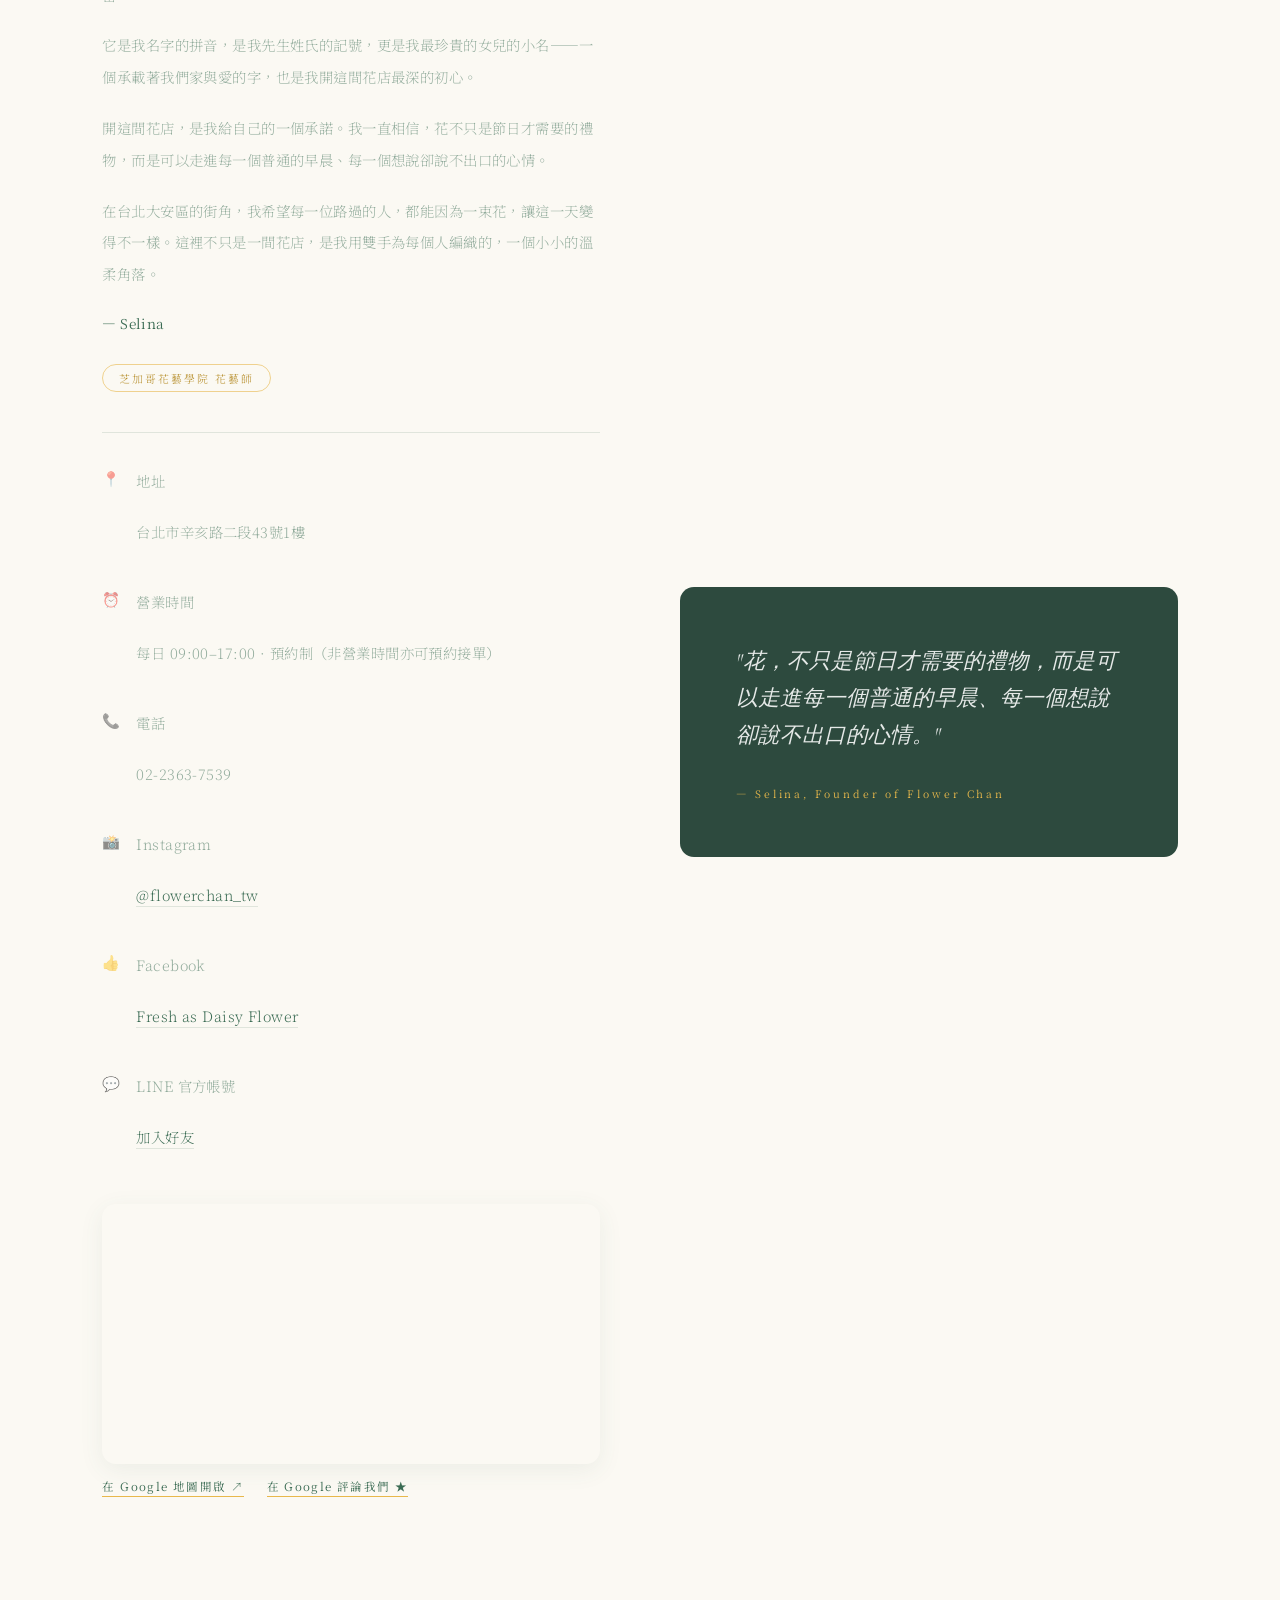
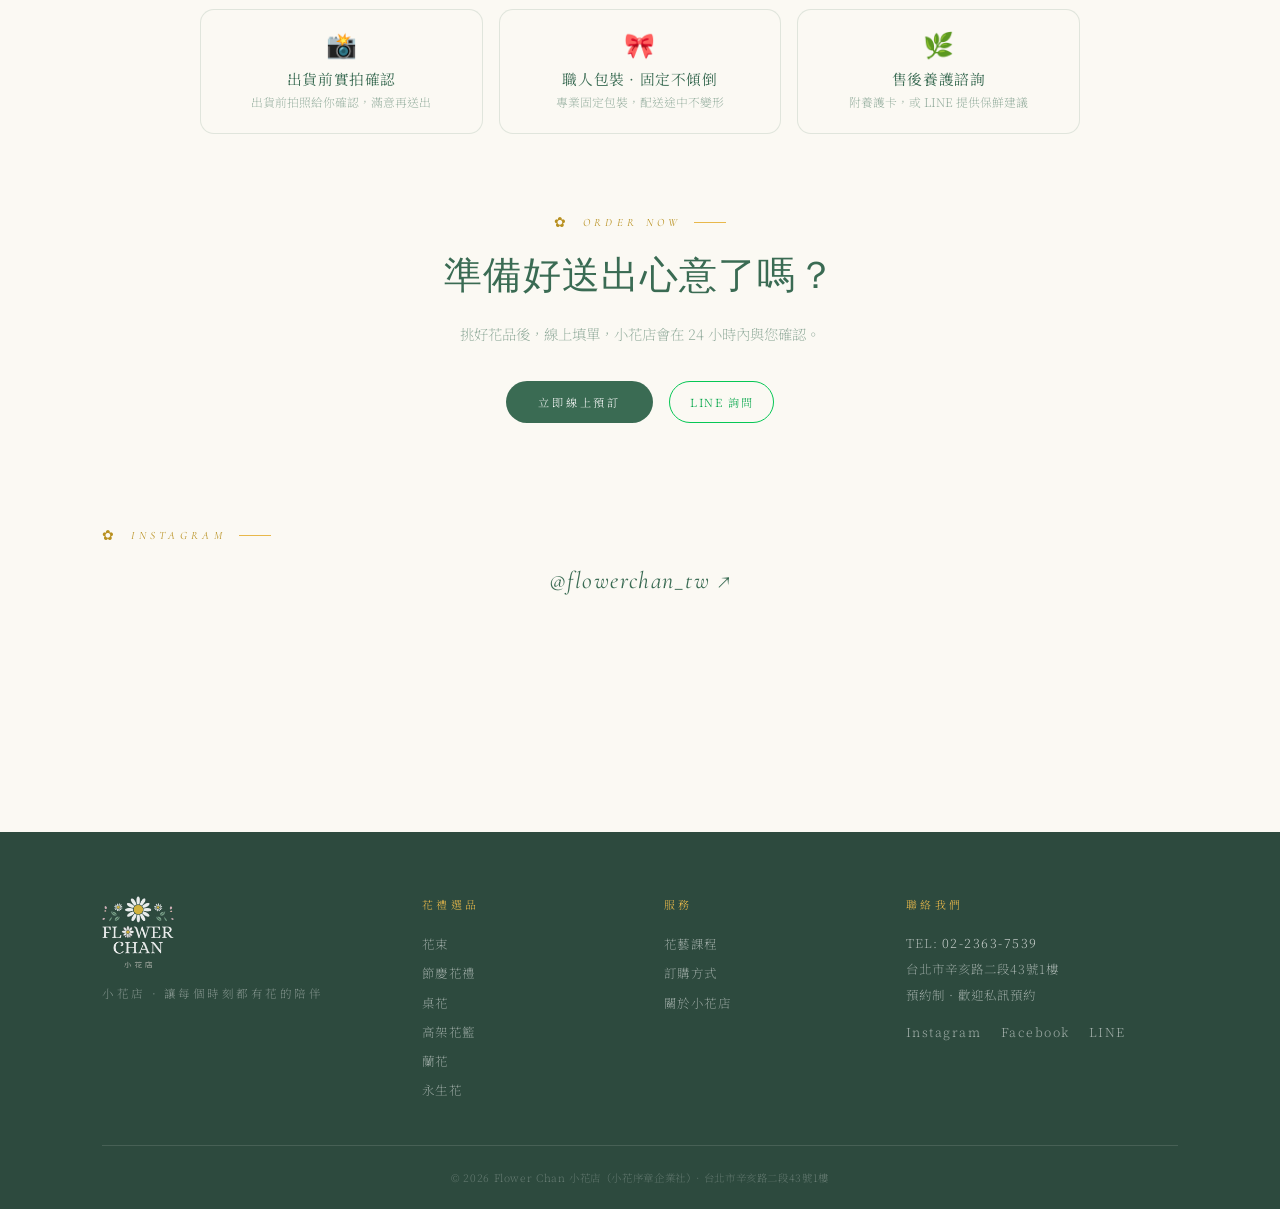
==== commit b01e76bf: "商品LINE詢問這款 + 首頁IG最新作品 + 訂單CSV/列印/今日要交" ====
--- a/index.html
+++ b/index.html
@@ -224,6 +224,18 @@
       <a class="btn-dark" href="/order">立即線上預訂</a>
       <a class="btn-line2 is-line" href="https://lin.ee/jZUeNhm" target="_blank">LINE 詢問</a>
     </div>
+  </div>
+</section>
+
+<!-- Instagram 最新作品（LightWidget 自動更新） -->
+<section class="section ig-section reveal" style="padding-top:3rem;padding-bottom:3.5rem;">
+  <div style="text-align:center;margin-bottom:1.6rem;">
+    <p class="sec-eyebrow">Instagram</p>
+    <a href="https://www.instagram.com/flowerchan_tw/" target="_blank" style="font-family:'Cormorant Garamond',serif;font-style:italic;font-size:1.5rem;color:var(--green);letter-spacing:0.06em;text-decoration:none;">@flowerchan_tw ↗</a>
+  </div>
+  <div style="max-width:1100px;margin:0 auto;">
+    <script src="https://cdn.lightwidget.com/widgets/lightwidget.js"></script>
+    <iframe src="//lightwidget.com/widgets/5f4811bc6f5d5d0aa1f6eb0a05994b17.html" scrolling="no" allowtransparency="true" class="lightwidget-widget" style="width:100%;border:0;overflow:hidden;"></iframe>
   </div>
 </section>
 
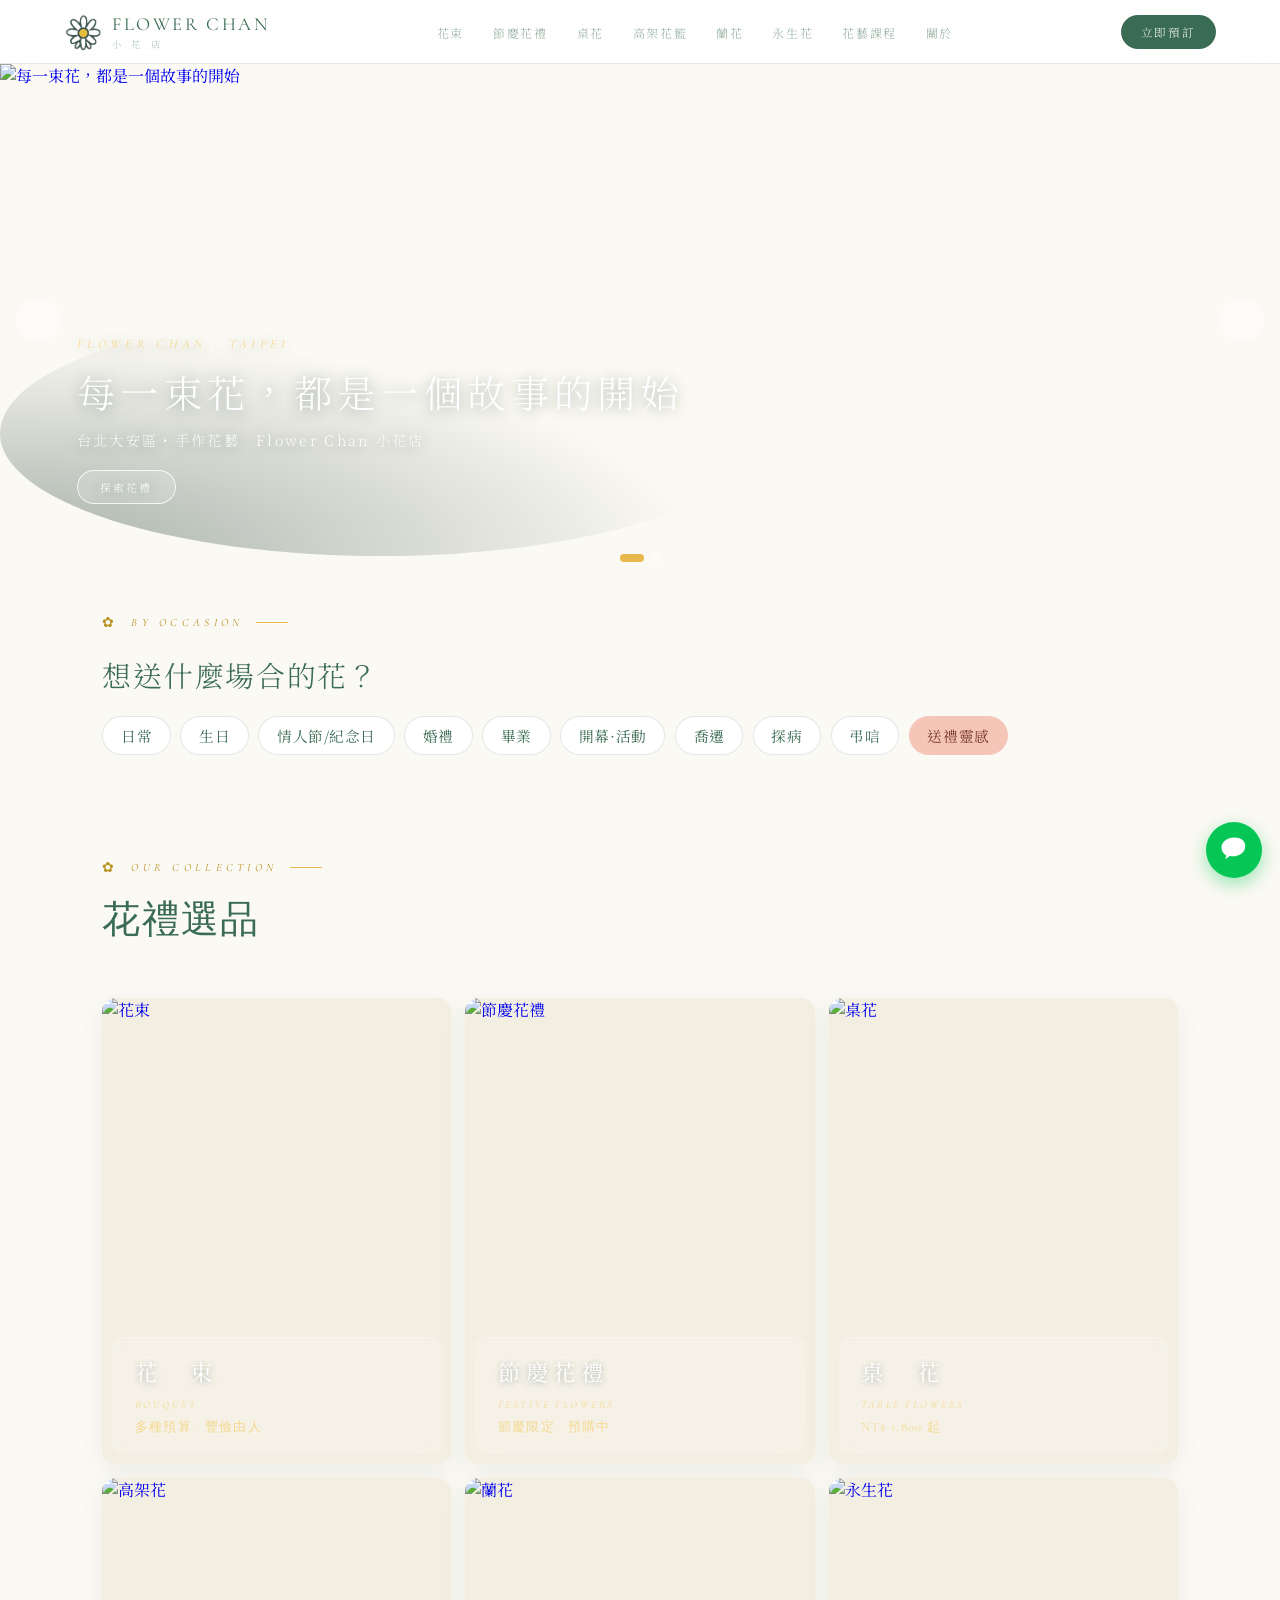
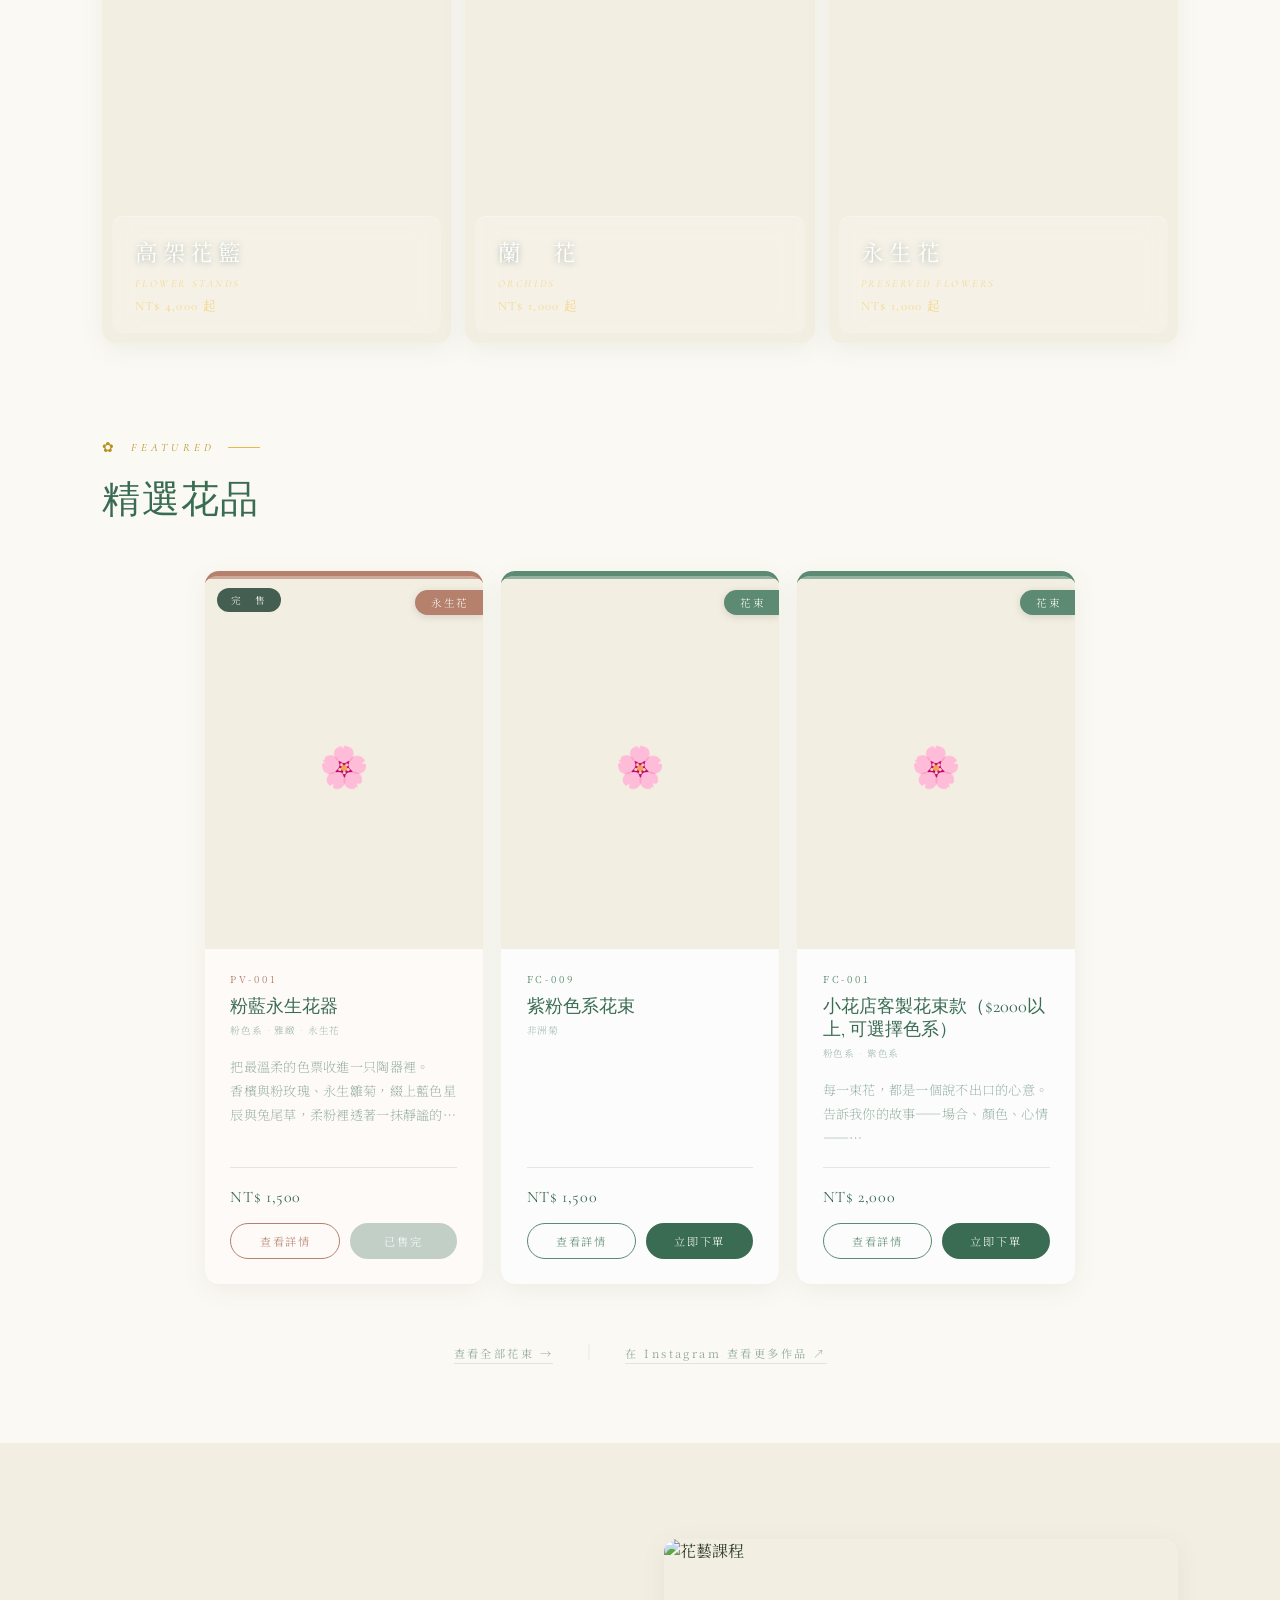
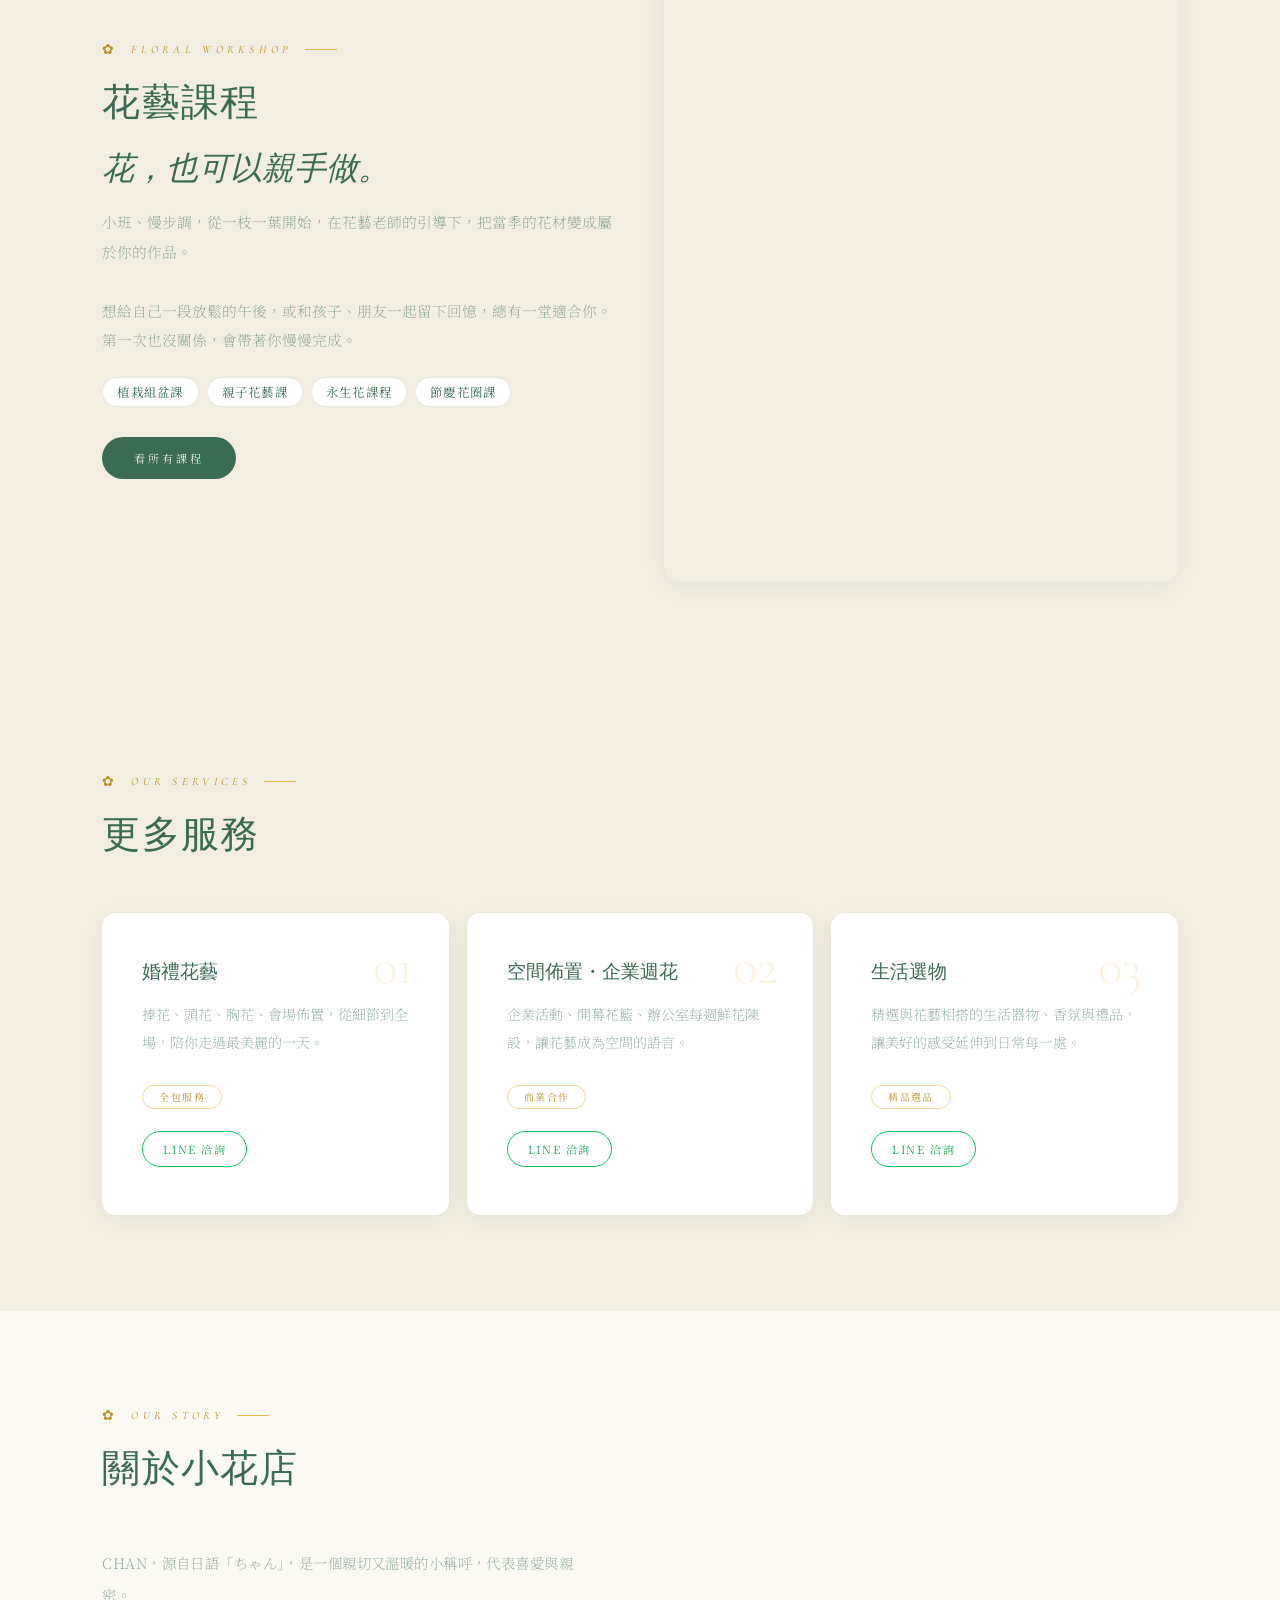
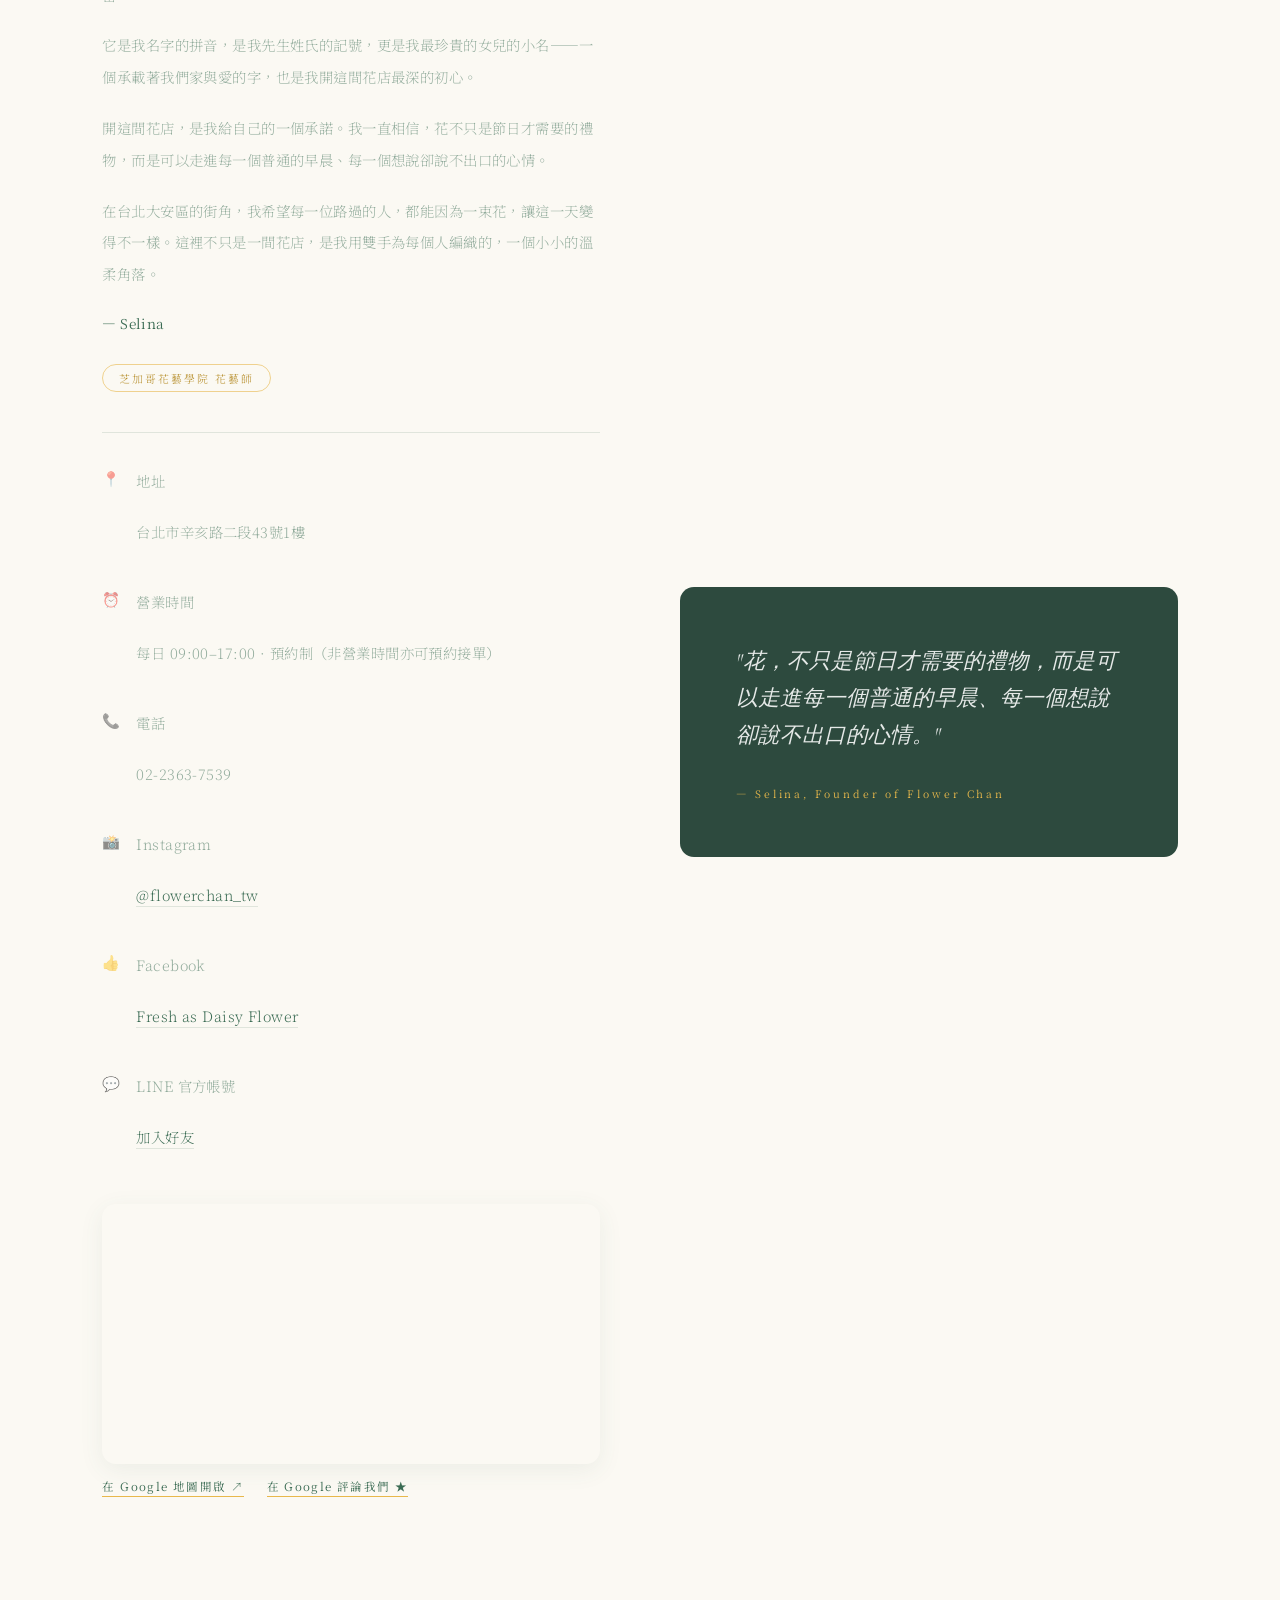
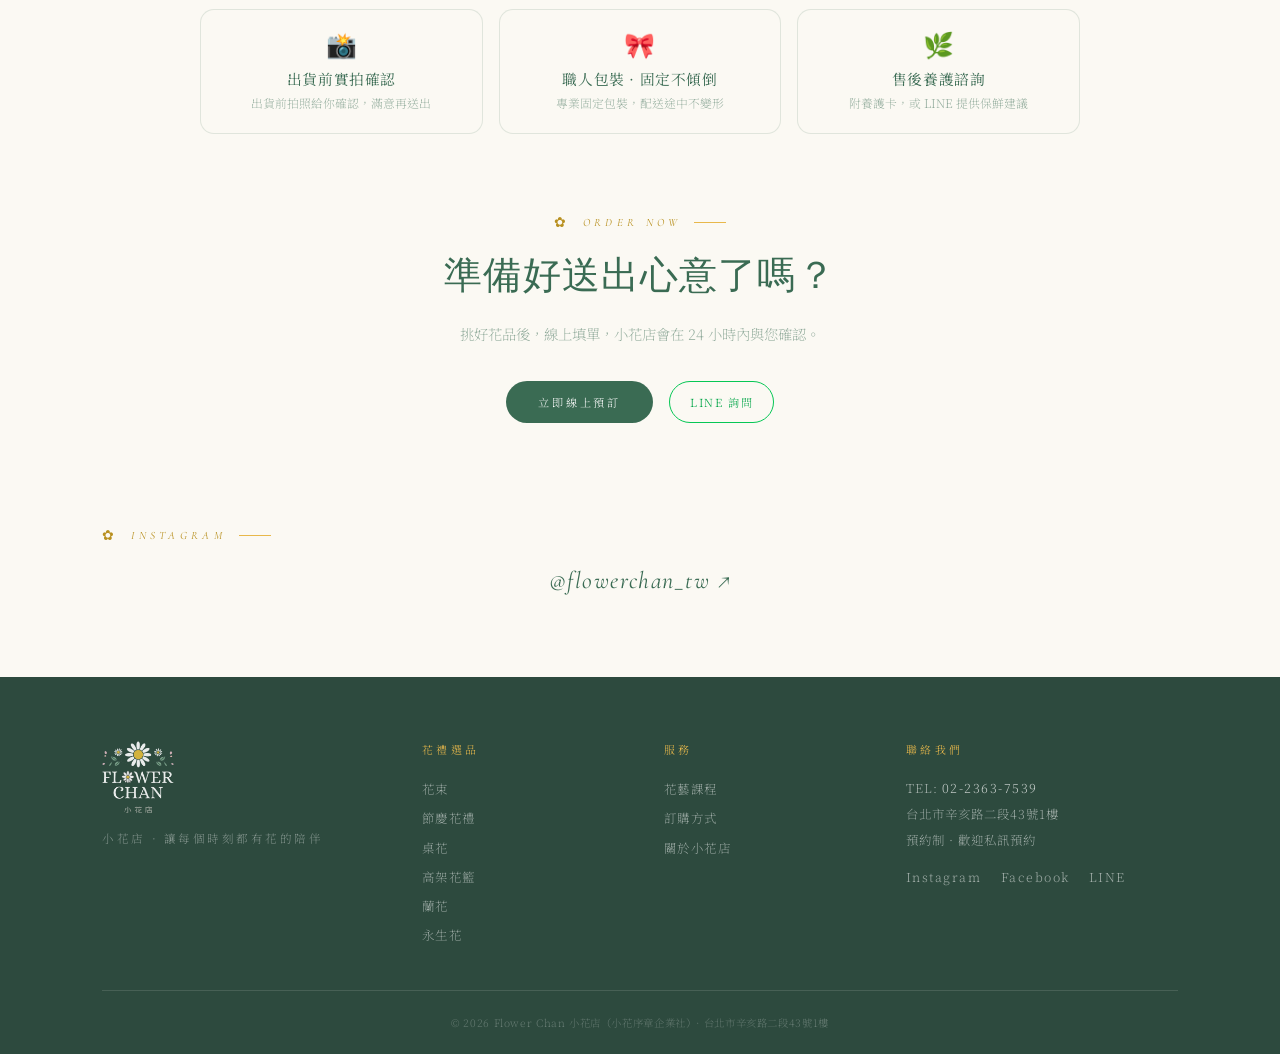
==== commit 1c033418: "IG改用Behold自動更新 + LINE詢問這款桌機修正" ====
--- a/index.html
+++ b/index.html
@@ -227,17 +227,24 @@
   </div>
 </section>
 
-<!-- Instagram 最新作品（LightWidget 自動更新） -->
+<!-- Instagram 最新作品（Behold 自動更新） -->
 <section class="section ig-section reveal" style="padding-top:3rem;padding-bottom:3.5rem;">
   <div style="text-align:center;margin-bottom:1.6rem;">
     <p class="sec-eyebrow">Instagram</p>
     <a href="https://www.instagram.com/flowerchan_tw/" target="_blank" style="font-family:'Cormorant Garamond',serif;font-style:italic;font-size:1.5rem;color:var(--green);letter-spacing:0.06em;text-decoration:none;">@flowerchan_tw ↗</a>
   </div>
   <div style="max-width:1100px;margin:0 auto;">
-    <script src="https://cdn.lightwidget.com/widgets/lightwidget.js"></script>
-    <iframe src="//lightwidget.com/widgets/5f4811bc6f5d5d0aa1f6eb0a05994b17.html" scrolling="no" allowtransparency="true" class="lightwidget-widget" style="width:100%;border:0;overflow:hidden;"></iframe>
-  </div>
-</section>
+    <behold-widget feed-id="q215x0F75MZLwE1GONlg"></behold-widget>
+  </div>
+</section>
+<script>
+  (() => {
+    const d = document, s = d.createElement("script");
+    s.type = "module";
+    s.src = "https://w.behold.so/widget.js";
+    d.head.append(s);
+  })();
+</script>
 
 <footer>
   <div class="footer-grid">
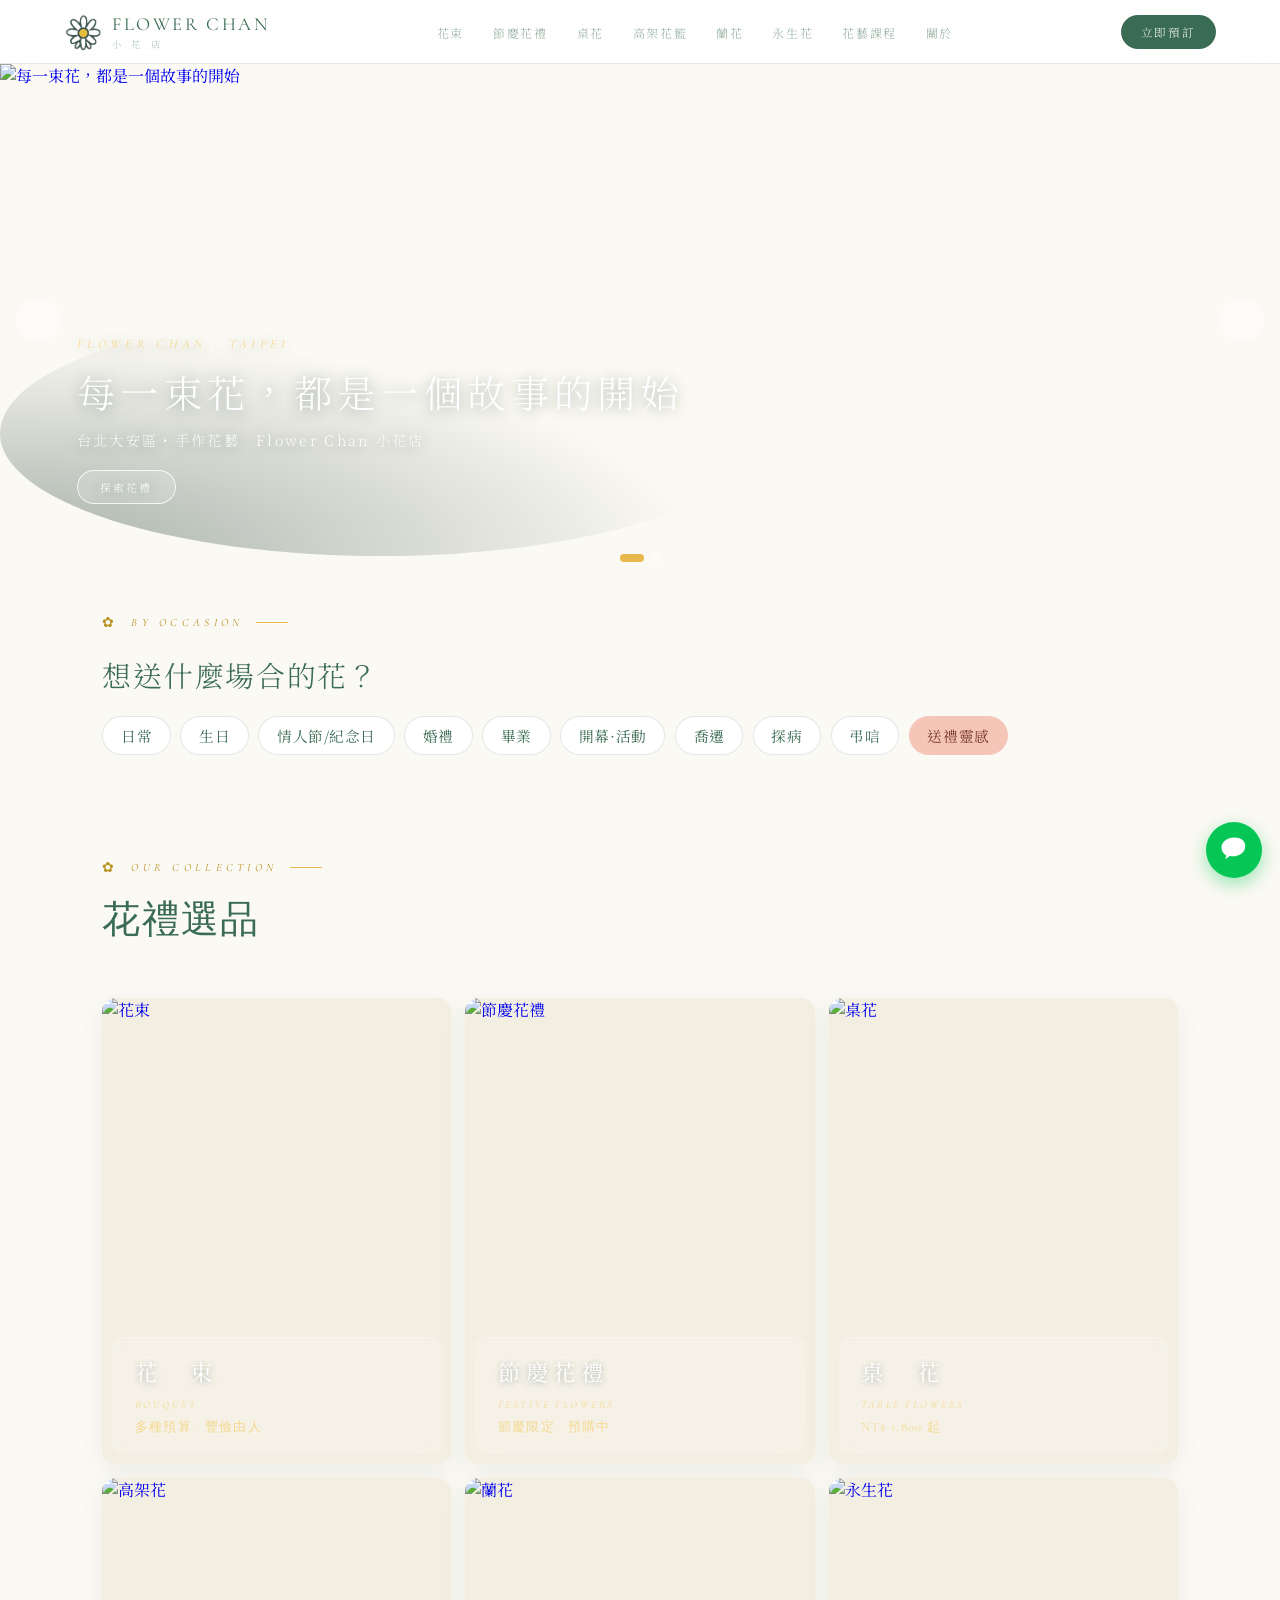
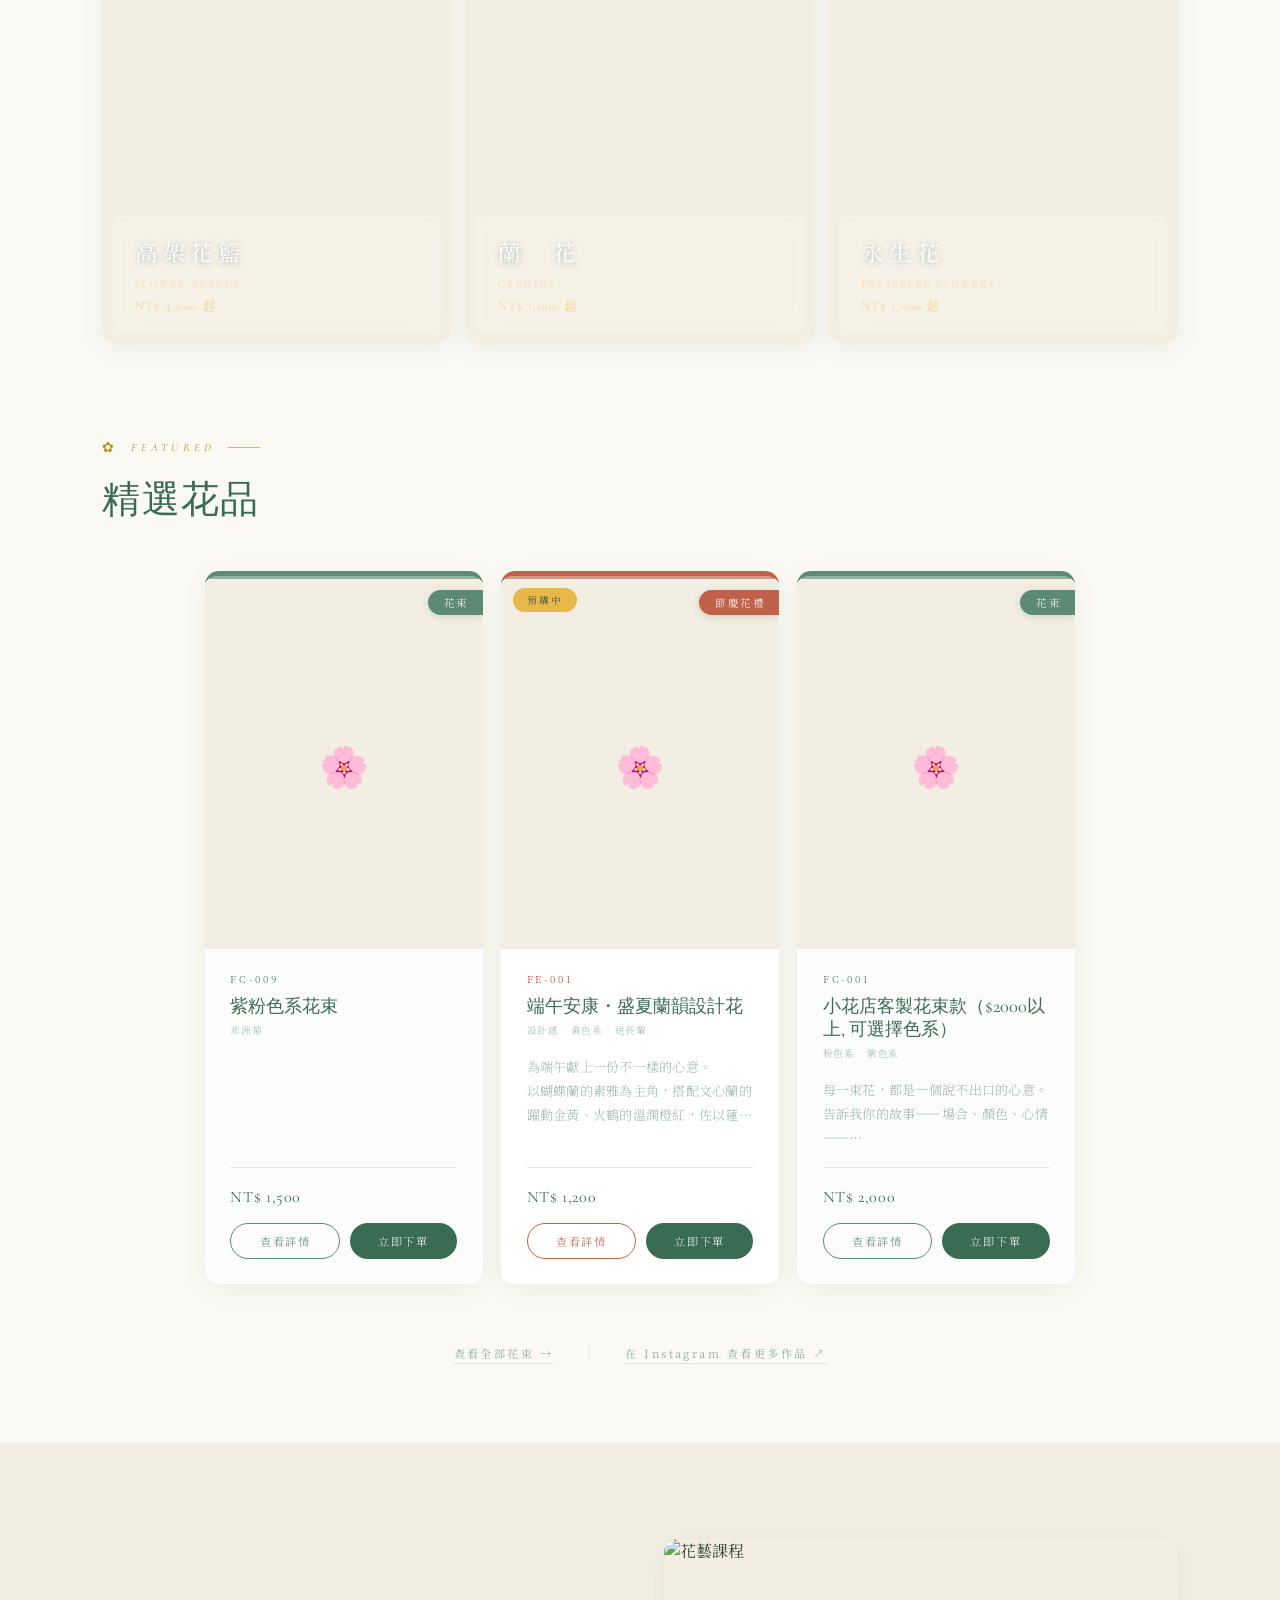
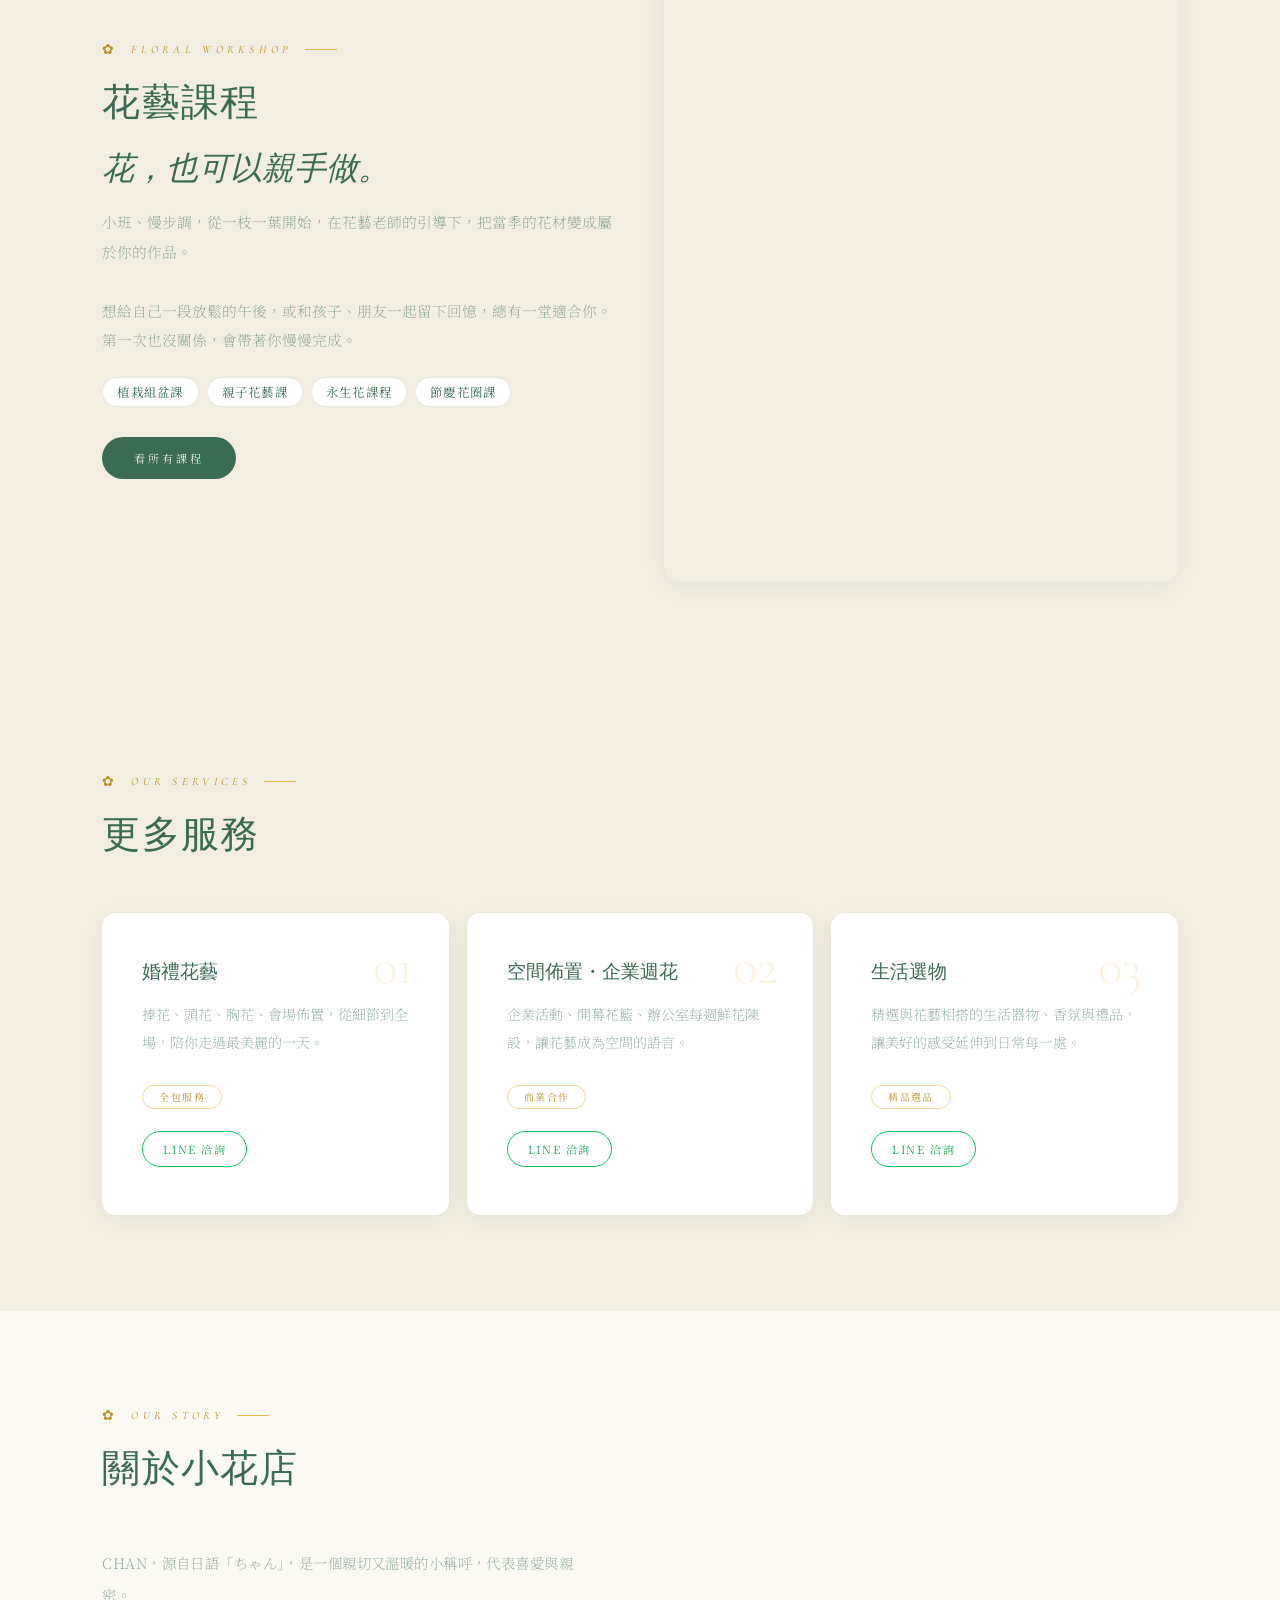
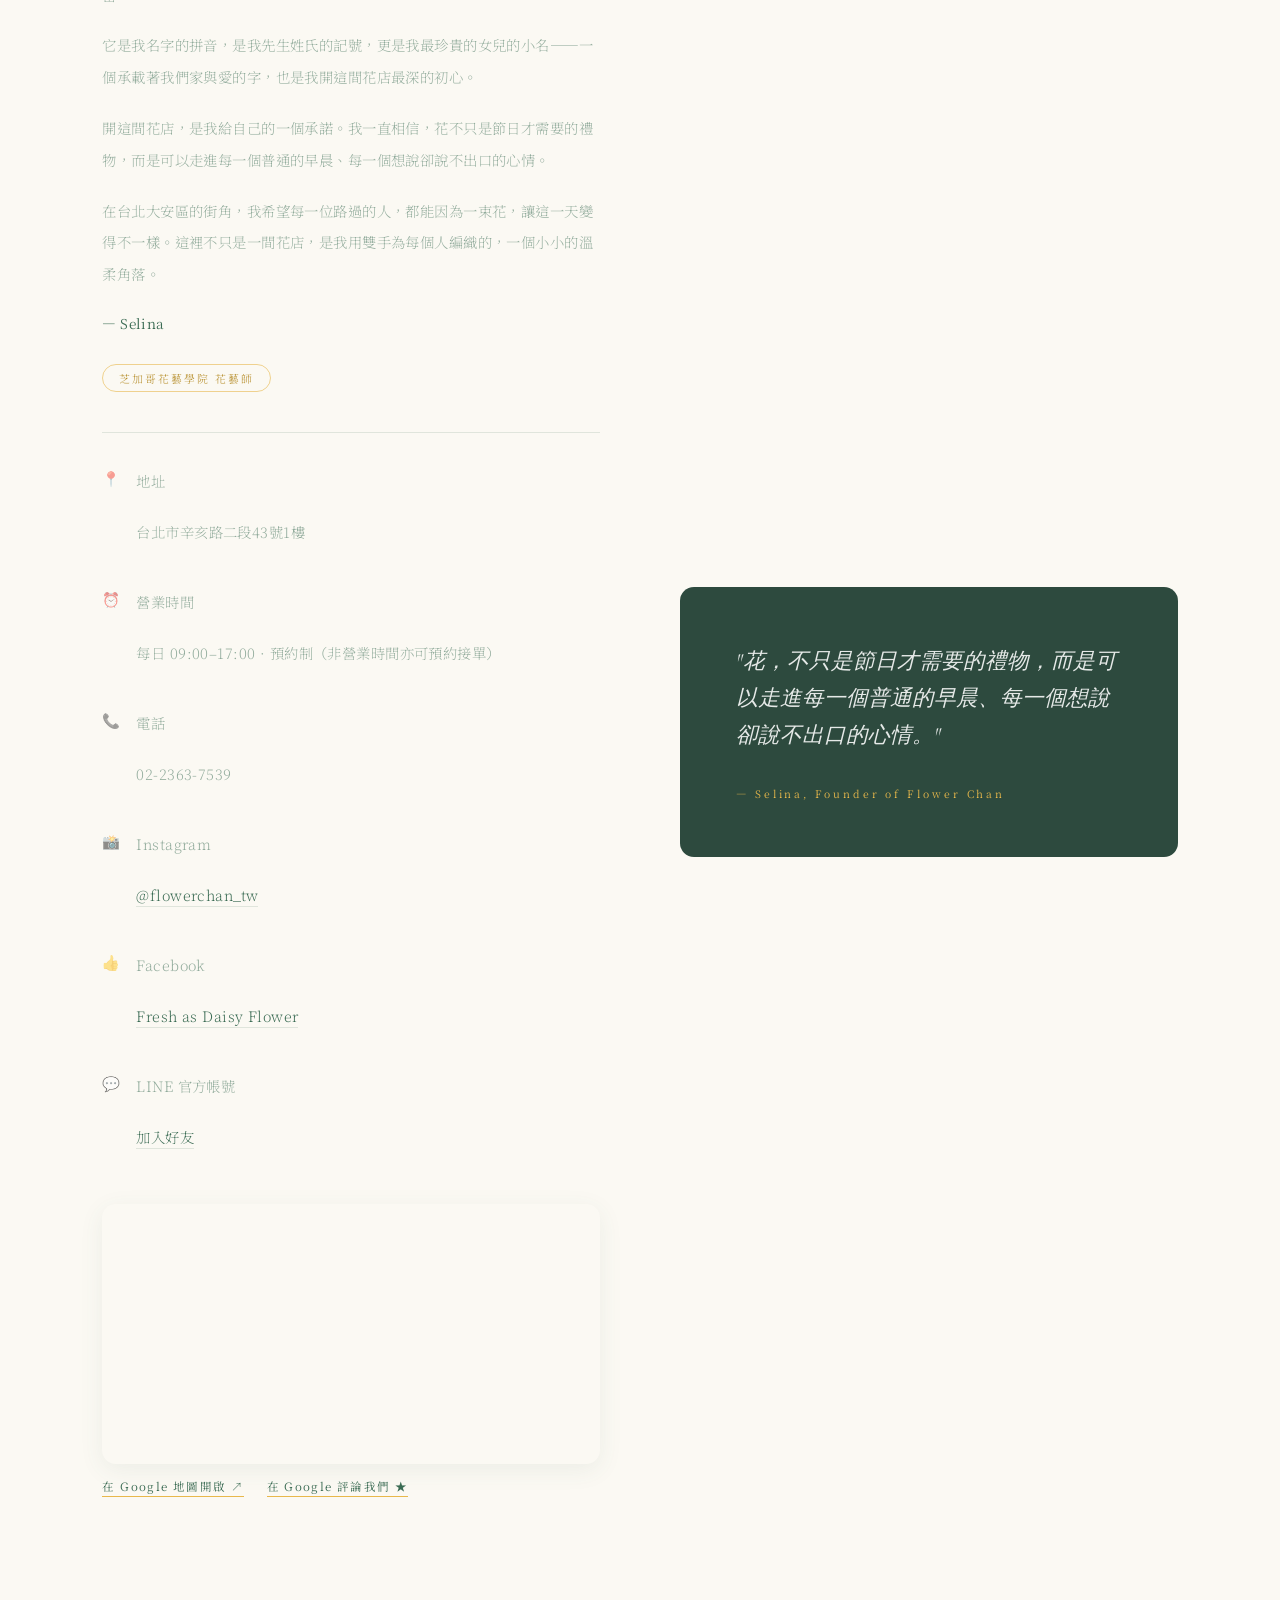
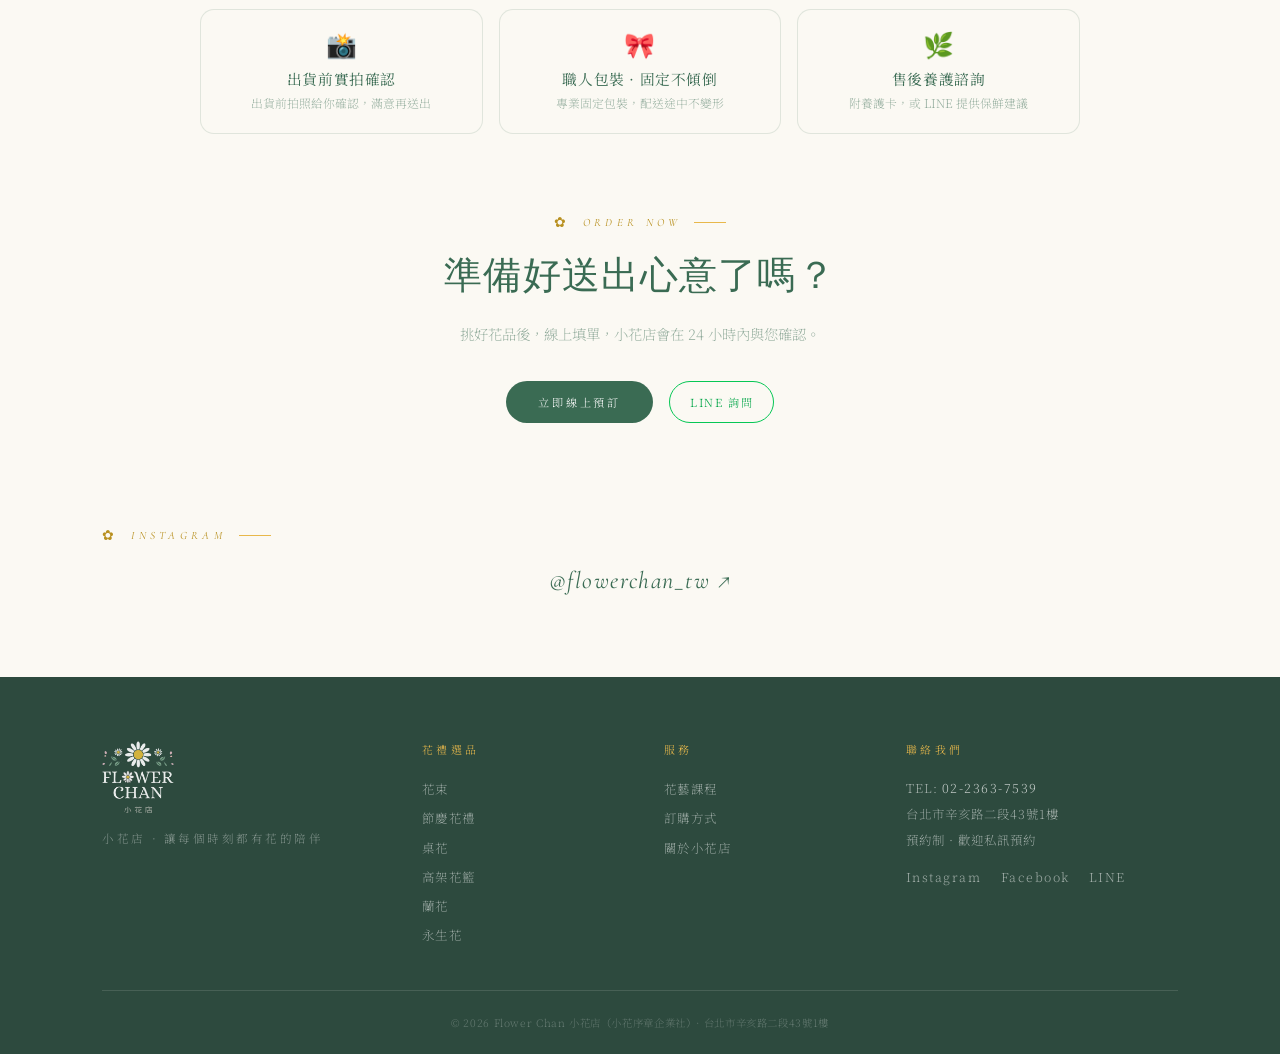
==== commit 7eab2abc: "fix(admin): 首頁轉送 Netlify Identity token 到 /admin-selina/ 邀請信與重設密碼信的連結會回到首頁，但首頁沒有載入 Identity 元件， 導致使用" ====
--- a/index.html
+++ b/index.html
@@ -421,5 +421,15 @@
 <a class="fab-line" href="https://lin.ee/jZUeNhm" target="_blank" aria-label="LINE 詢問">
 <svg viewBox="0 0 24 24"><path d="M12 2C6.48 2 2 5.64 2 10.1c0 2.57 1.49 4.85 3.82 6.33-.13.46-.66 2.37-.69 2.53 0 0-.01.11.06.16.07.04.16.02.16.02.21-.03 2.44-1.6 3.4-2.27.74.11 1.49.16 2.25.16 5.52 0 10-3.64 10-8.13S17.52 2 12 2z"/></svg>
 </a>
+<script>
+// Netlify Identity：邀請信／重設密碼信的連結會回到首頁，
+// 但登入介面在 /admin-selina/，這裡把 token 轉送過去。
+(function () {
+  var h = window.location.hash || '';
+  if (/(recovery_token|invite_token|confirmation_token|email_change_token)=/.test(h)) {
+    window.location.replace('/admin-selina/' + h);
+  }
+})();
+</script>
 </body>
 </html>
--- a/assets/site.css
+++ b/assets/site.css
@@ -205,8 +205,10 @@
 .form-label{display:block;font-size:0.65rem;letter-spacing:0.22em;color:var(--muted);margin-bottom:0.6rem;font-weight:200;}
 .form-input,.form-select,.form-textarea{width:100%;padding:12px 16px;border:1px solid var(--border);background:var(--daisy);font-family:'Noto Serif TC',serif;font-size:0.9rem;font-weight:300;color:var(--green);outline:none;transition:border-color 0.25s;-webkit-appearance:none;border-radius:10px;}
 .form-input:focus,.form-select:focus,.form-textarea:focus{border-color:var(--green);}
+.form-select{appearance:none;-webkit-appearance:none;cursor:pointer;padding-right:42px;background-image:url("data:image/svg+xml,%3Csvg xmlns='http://www.w3.org/2000/svg' width='12' height='8' viewBox='0 0 12 8'%3E%3Cpath d='M1 1l5 5 5-5' fill='none' stroke='%232D4A3E' stroke-width='1.6' stroke-linecap='round' stroke-linejoin='round'/%3E%3C/svg%3E");background-repeat:no-repeat;background-position:right 15px center;background-size:12px;}
 .form-textarea{resize:vertical;min-height:100px;}
-.form-price-row{display:grid;grid-template-columns:1fr 1fr;gap:1rem;}
+.form-price-row{display:grid;grid-template-columns:1fr 1fr;gap:1rem;align-items:start;}
+.price-cap{display:block;font-size:0.6rem;letter-spacing:0.14em;color:var(--muted);margin-bottom:0.4rem;font-weight:200;}
 .price-display{padding:12px 16px;border:1px solid var(--border);background:rgba(232,184,75,0.07);font-family:'Cormorant Garamond',serif;font-size:1rem;color:var(--green);font-weight:400;border-radius:10px;}
 .form-submit{width:100%;background:var(--green);color:#fff;font-family:'Noto Serif TC',serif;font-size:0.72rem;letter-spacing:0.28em;padding:16px;border:none;cursor:pointer;font-weight:300;margin-top:0.5rem;transition:background 0.3s;border-radius:999px;}
 .form-submit:hover{background:var(--green-light);}
@@ -385,6 +387,8 @@
 .order-steps{display:flex;gap:1rem;flex-wrap:wrap;align-items:center;margin-top:2.2rem;background:var(--daisy);border-radius:var(--radius);padding:1.3rem 1.8rem;box-shadow:var(--shadow);}
 .order-step{display:flex;align-items:center;gap:0.7rem;font-size:0.82rem;color:var(--muted);font-weight:200;}
 .order-step b{display:inline-flex;align-items:center;justify-content:center;width:26px;height:26px;border-radius:50%;background:var(--gold);color:var(--green-deep);font-size:0.78rem;font-weight:400;flex-shrink:0;}
+.order-step.upcoming{opacity:0.5;}
+.order-step.upcoming b{background:transparent;border:1px solid var(--border);color:var(--muted);}
 .order-step-arrow{color:var(--border);font-size:1rem;}
 .order-steps .btn-ghost{margin-left:auto;padding:8px 20px;font-size:0.66rem;}
 @media(max-width:768px){.order-steps{flex-direction:column;align-items:flex-start;}.order-step-arrow{display:none;}.order-steps .btn-ghost{margin-left:0;}}
@@ -571,10 +575,7 @@
 .mobile-cta .mcta-btn{flex:1;text-align:center;padding:15px 0;font-size:0.95rem;letter-spacing:0.1em;font-weight:500;text-decoration:none;color:#fff;}
 .mobile-cta .mcta-line{background:#06C755;}
 .mobile-cta .mcta-order{background:var(--green);}
-@media(max-width:768px){
-  .mobile-cta{display:flex;}
-  .fab-line{display:none;}            /* 與底部 bar 的 LINE 鈕擇一，避免重複 */
-}
+/* 手機改用右下角圓球 LINE 鈕（.fab-line 預設即顯示），底部雙鈕列已停用 */
 
 /* (P2a) 漢堡選單觸控區加大至 ≥44×44px */
 .nav-toggle{padding:12px;}
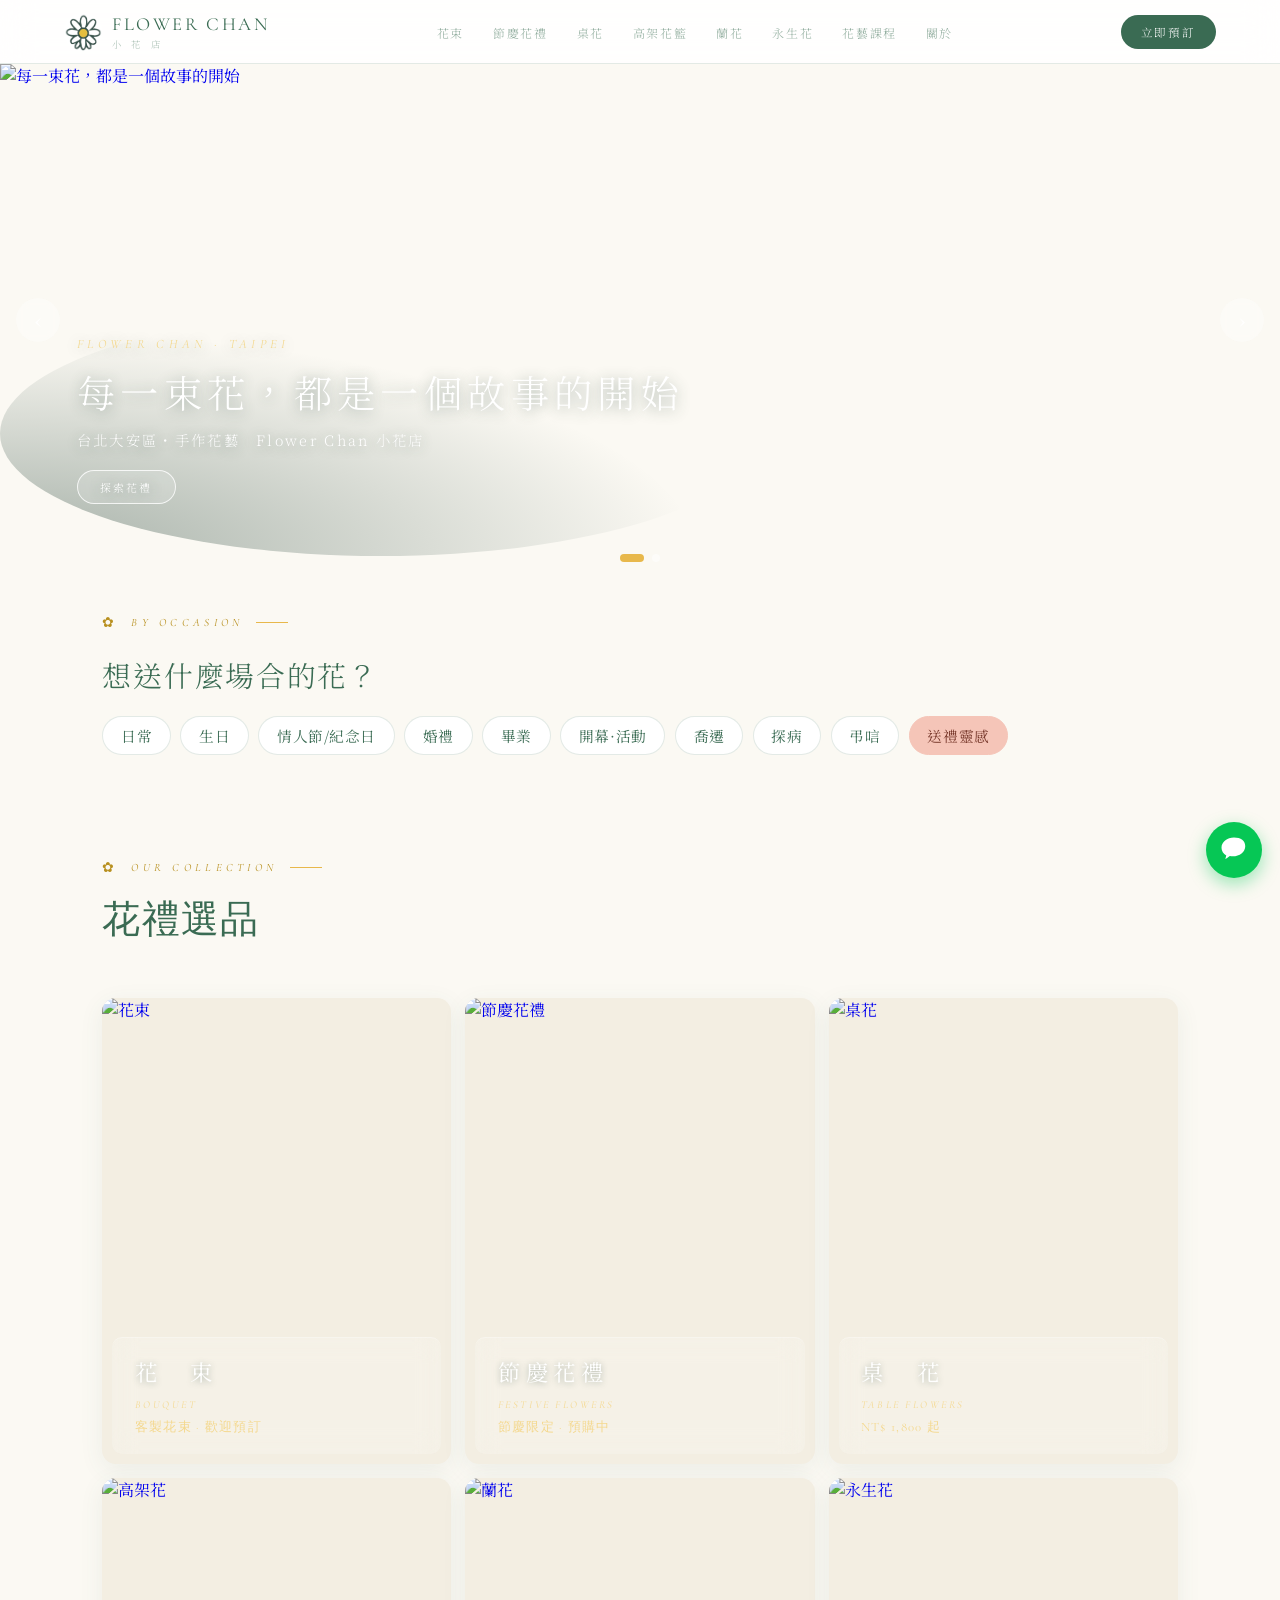
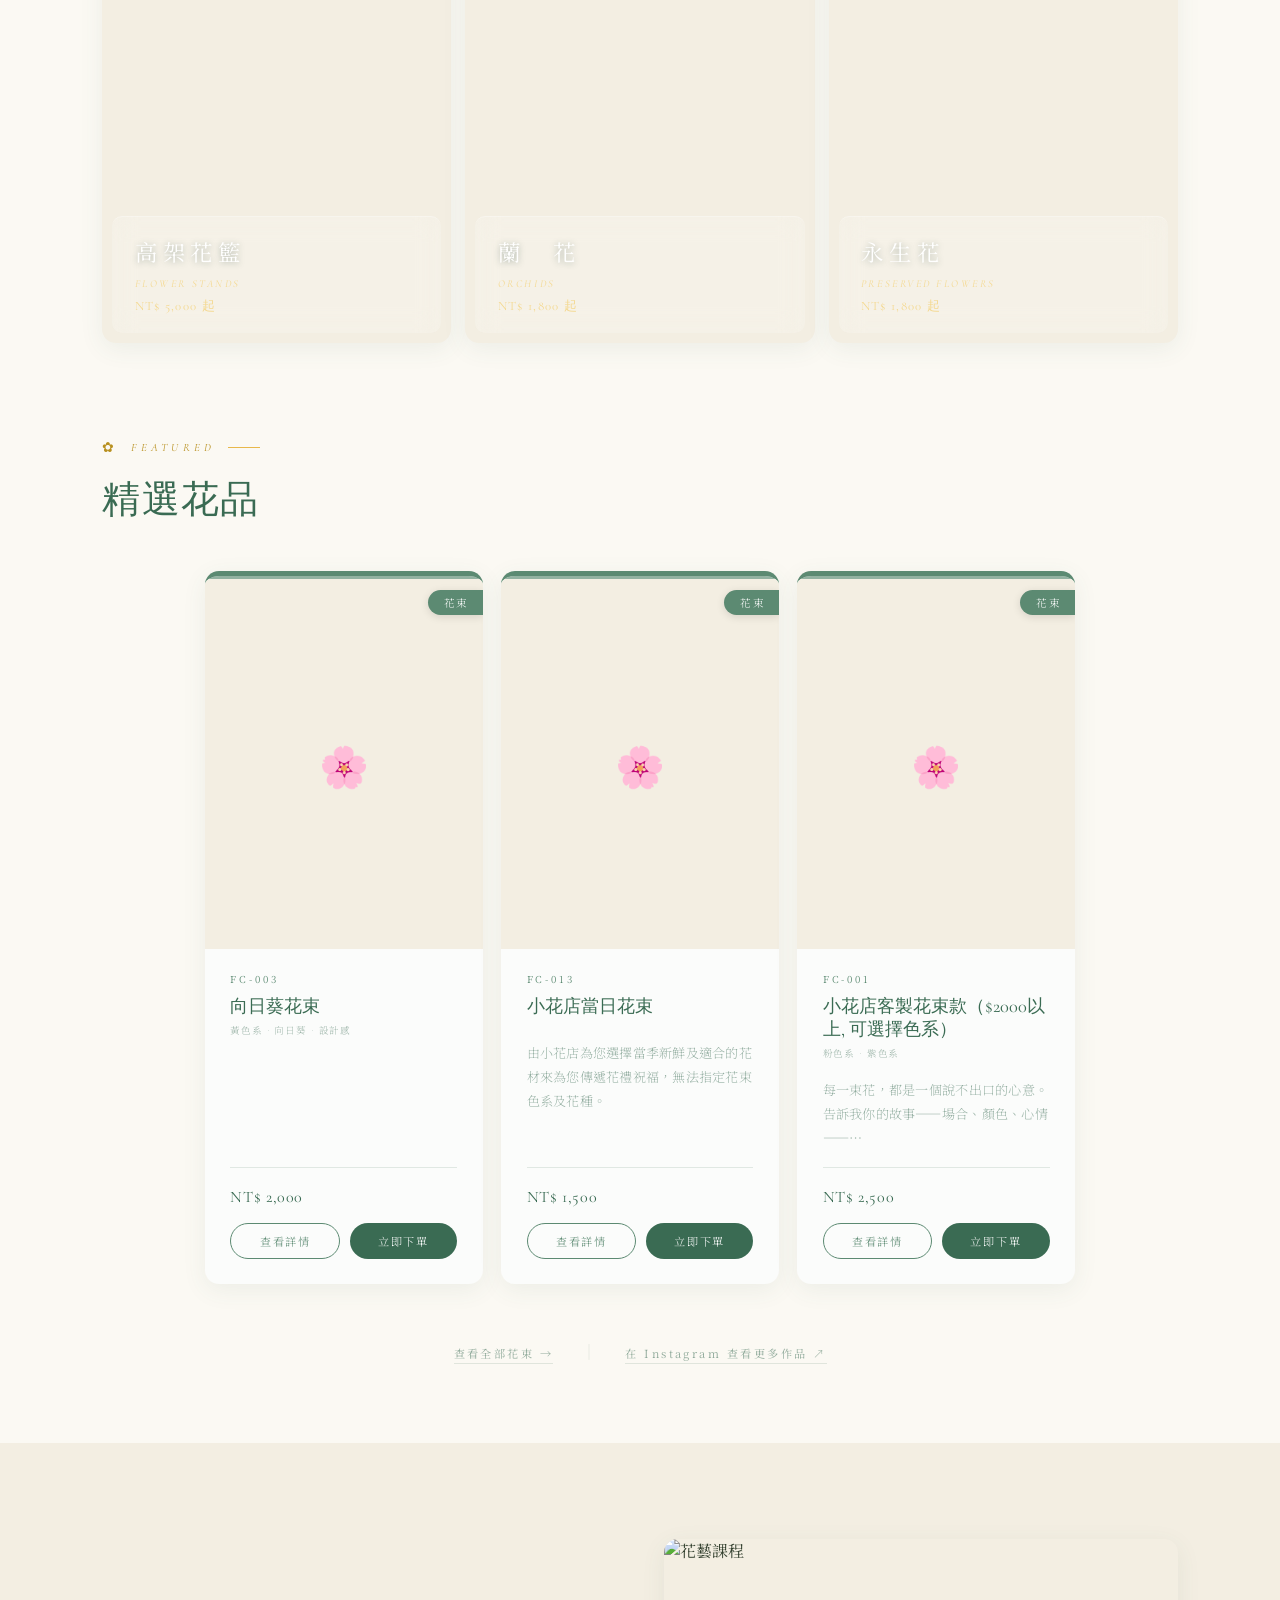
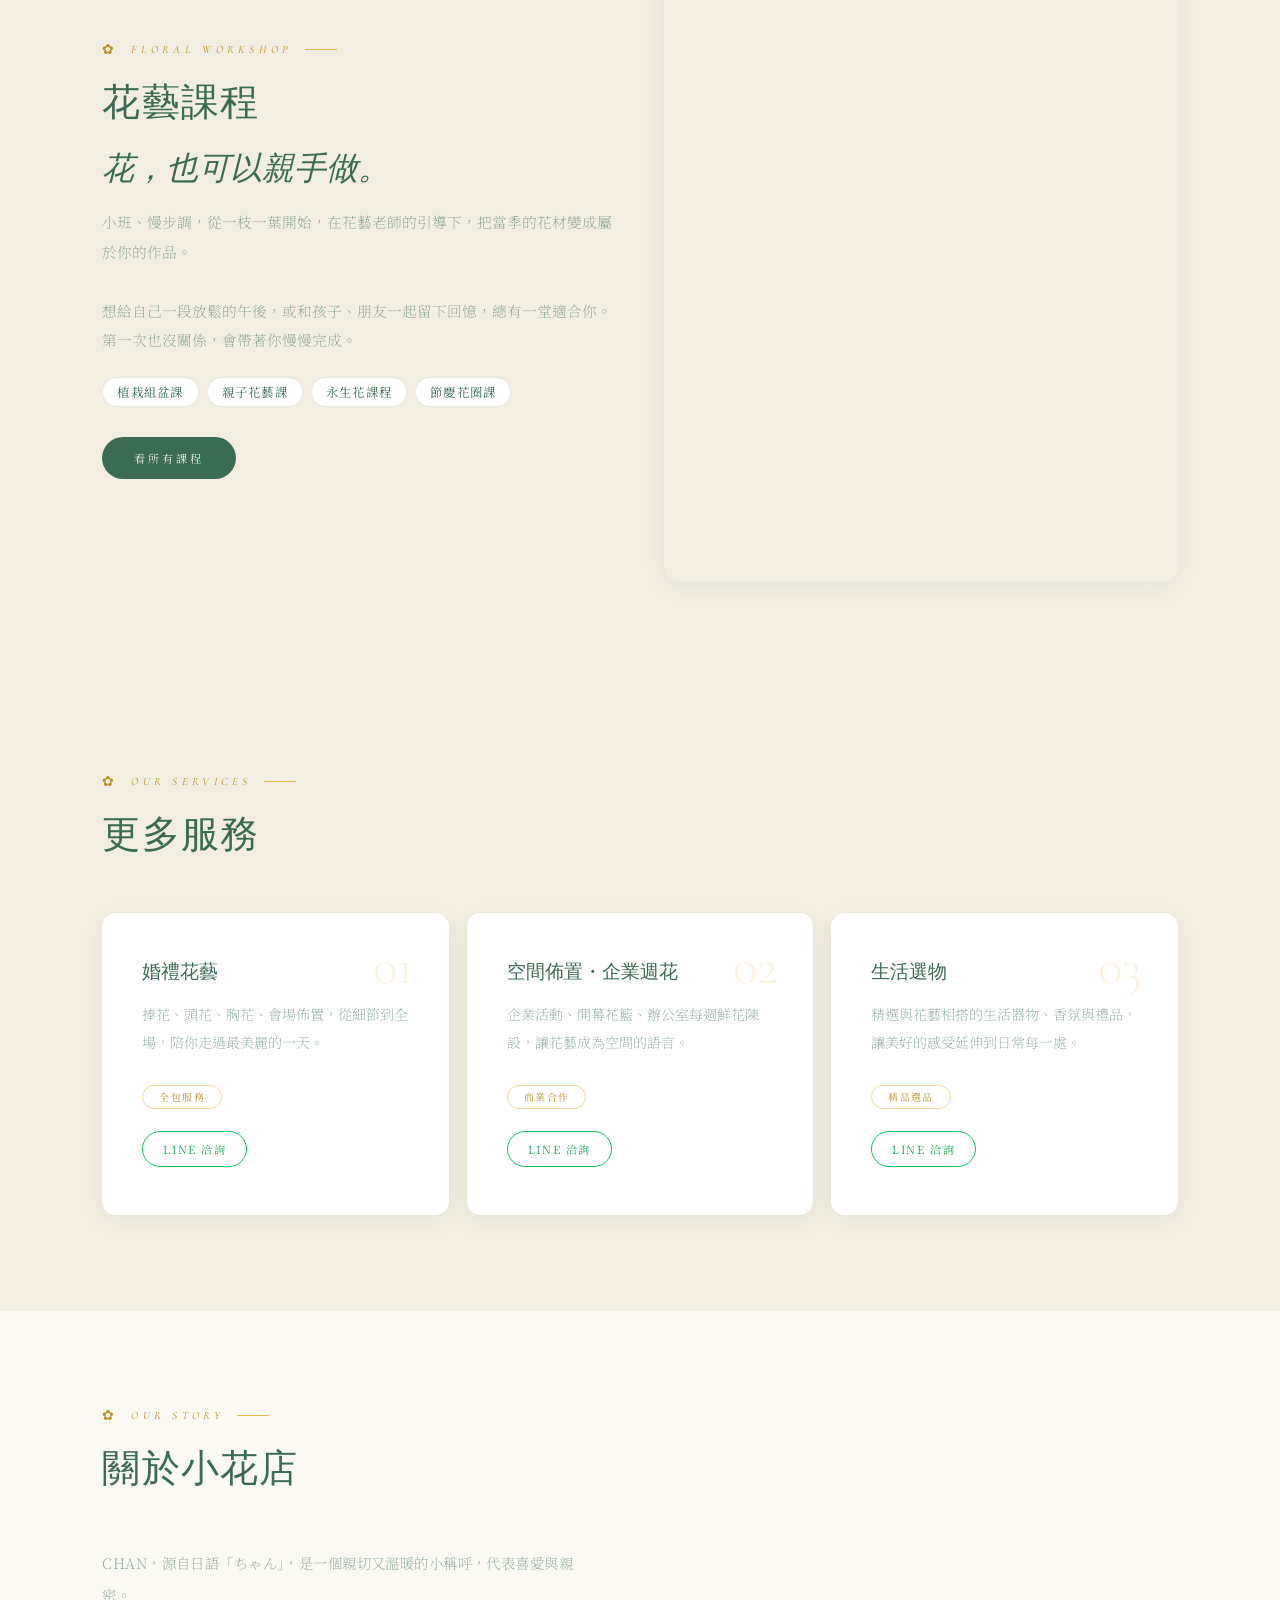
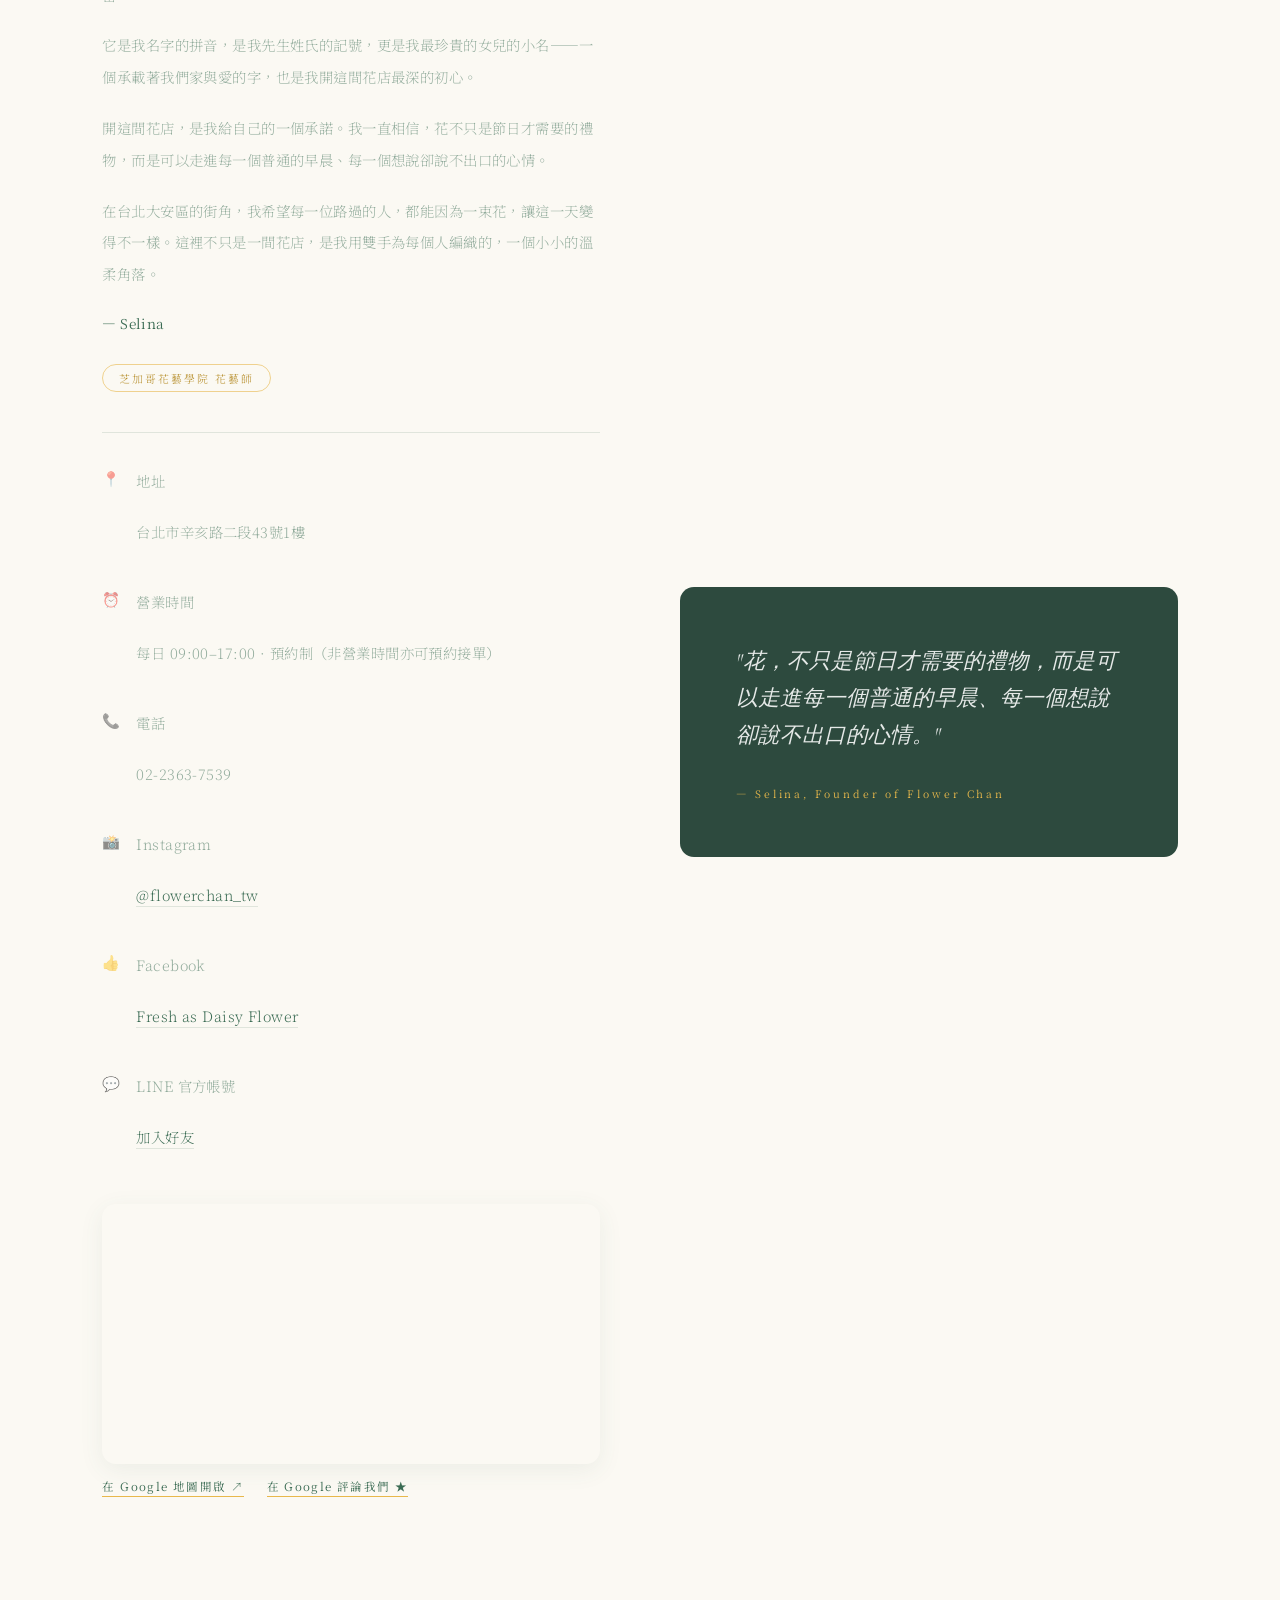
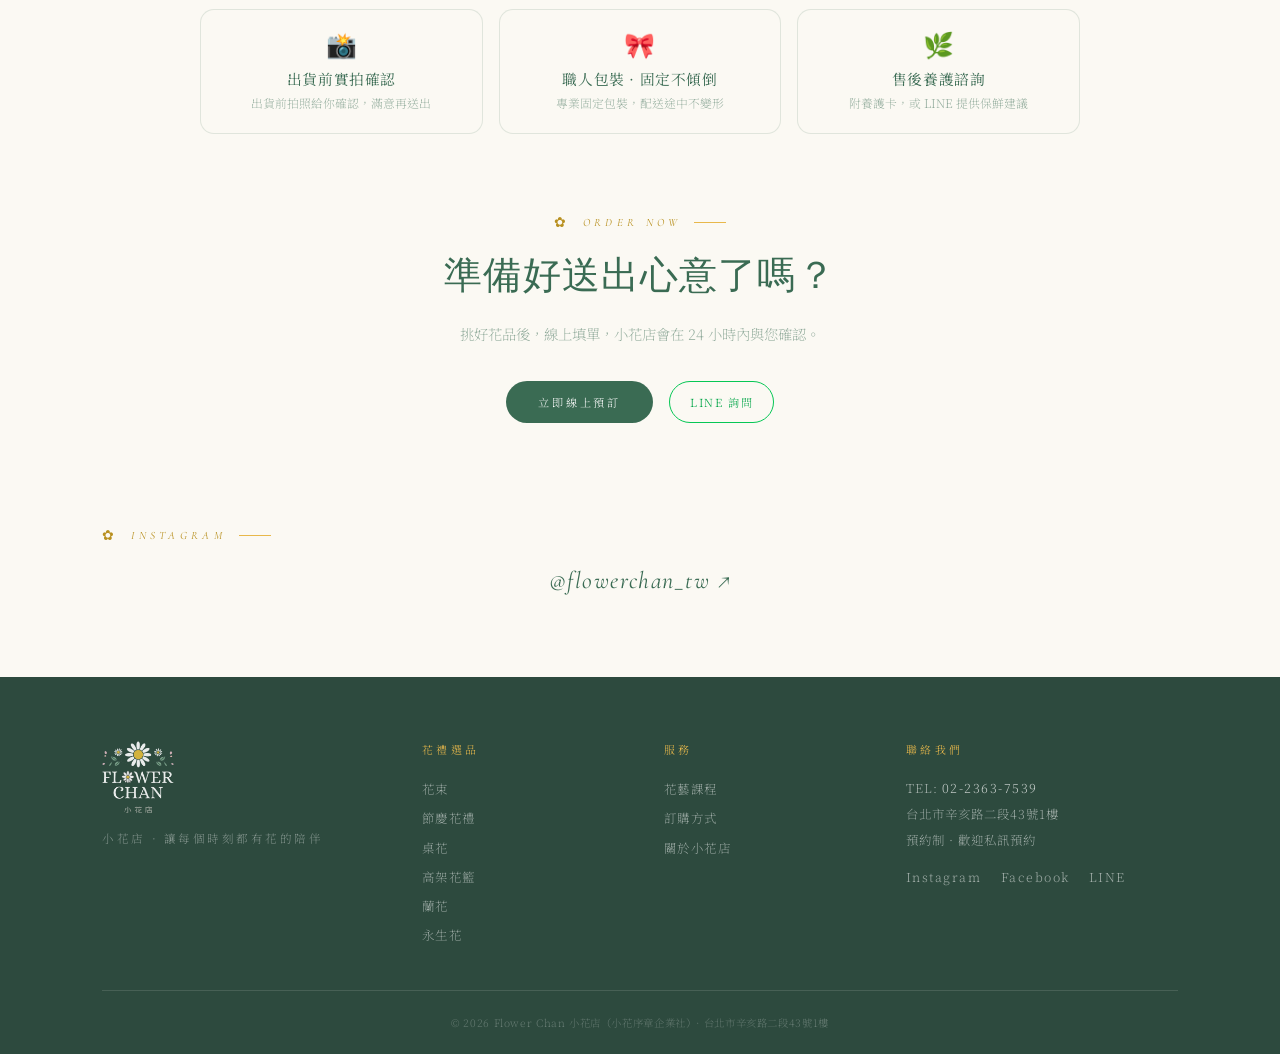
==== commit 9cedf07a: "更新分類價格與花束副標" ====
--- a/index.html
+++ b/index.html
@@ -79,7 +79,7 @@
   <div class="cat-grid reveal">
     <a class="cat-card" href="/bouquet" id="catBouquet">
       <img src="https://res.cloudinary.com/dcwgv05q1/image/upload/w_600,c_fill,q_auto,f_auto/flowerchan/mkvox3znorv4zwnd32u9" alt="花束">
-      <span class="cat-label"><span class="zh">花　束</span><span class="en">BOUQUET</span><span class="cat-price">多種預算 · 豐儉由人</span></span>
+      <span class="cat-label"><span class="zh">花　束</span><span class="en">BOUQUET</span><span class="cat-price">客製花束 · 歡迎預訂</span></span>
     </a>
     <a class="cat-card" href="/festival" id="catFestival">
       <span class="cat-empty">即將上架</span>
@@ -91,15 +91,15 @@
     </a>
     <a class="cat-card" href="/flower-stand" id="catFlowerStand">
       <span class="cat-empty">即將上架</span>
-      <span class="cat-label"><span class="zh">高架花籃</span><span class="en">FLOWER STANDS</span><span class="cat-price">NT$ 4,000 起</span></span>
+      <span class="cat-label"><span class="zh">高架花籃</span><span class="en">FLOWER STANDS</span><span class="cat-price">NT$ 5,000 起</span></span>
     </a>
     <a class="cat-card" href="/orchid" id="catOrchid">
       <span class="cat-empty">即將上架</span>
-      <span class="cat-label"><span class="zh">蘭　花</span><span class="en">ORCHIDS</span><span class="cat-price">NT$ 1,000 起</span></span>
+      <span class="cat-label"><span class="zh">蘭　花</span><span class="en">ORCHIDS</span><span class="cat-price">NT$ 1,800 起</span></span>
     </a>
     <a class="cat-card" href="/preserved" id="catPreserved">
       <span class="cat-empty">即將上架</span>
-      <span class="cat-label"><span class="zh">永生花</span><span class="en">PRESERVED FLOWERS</span><span class="cat-price">NT$ 1,000 起</span></span>
+      <span class="cat-label"><span class="zh">永生花</span><span class="en">PRESERVED FLOWERS</span><span class="cat-price">NT$ 1,800 起</span></span>
     </a>
   </div>
 </section>
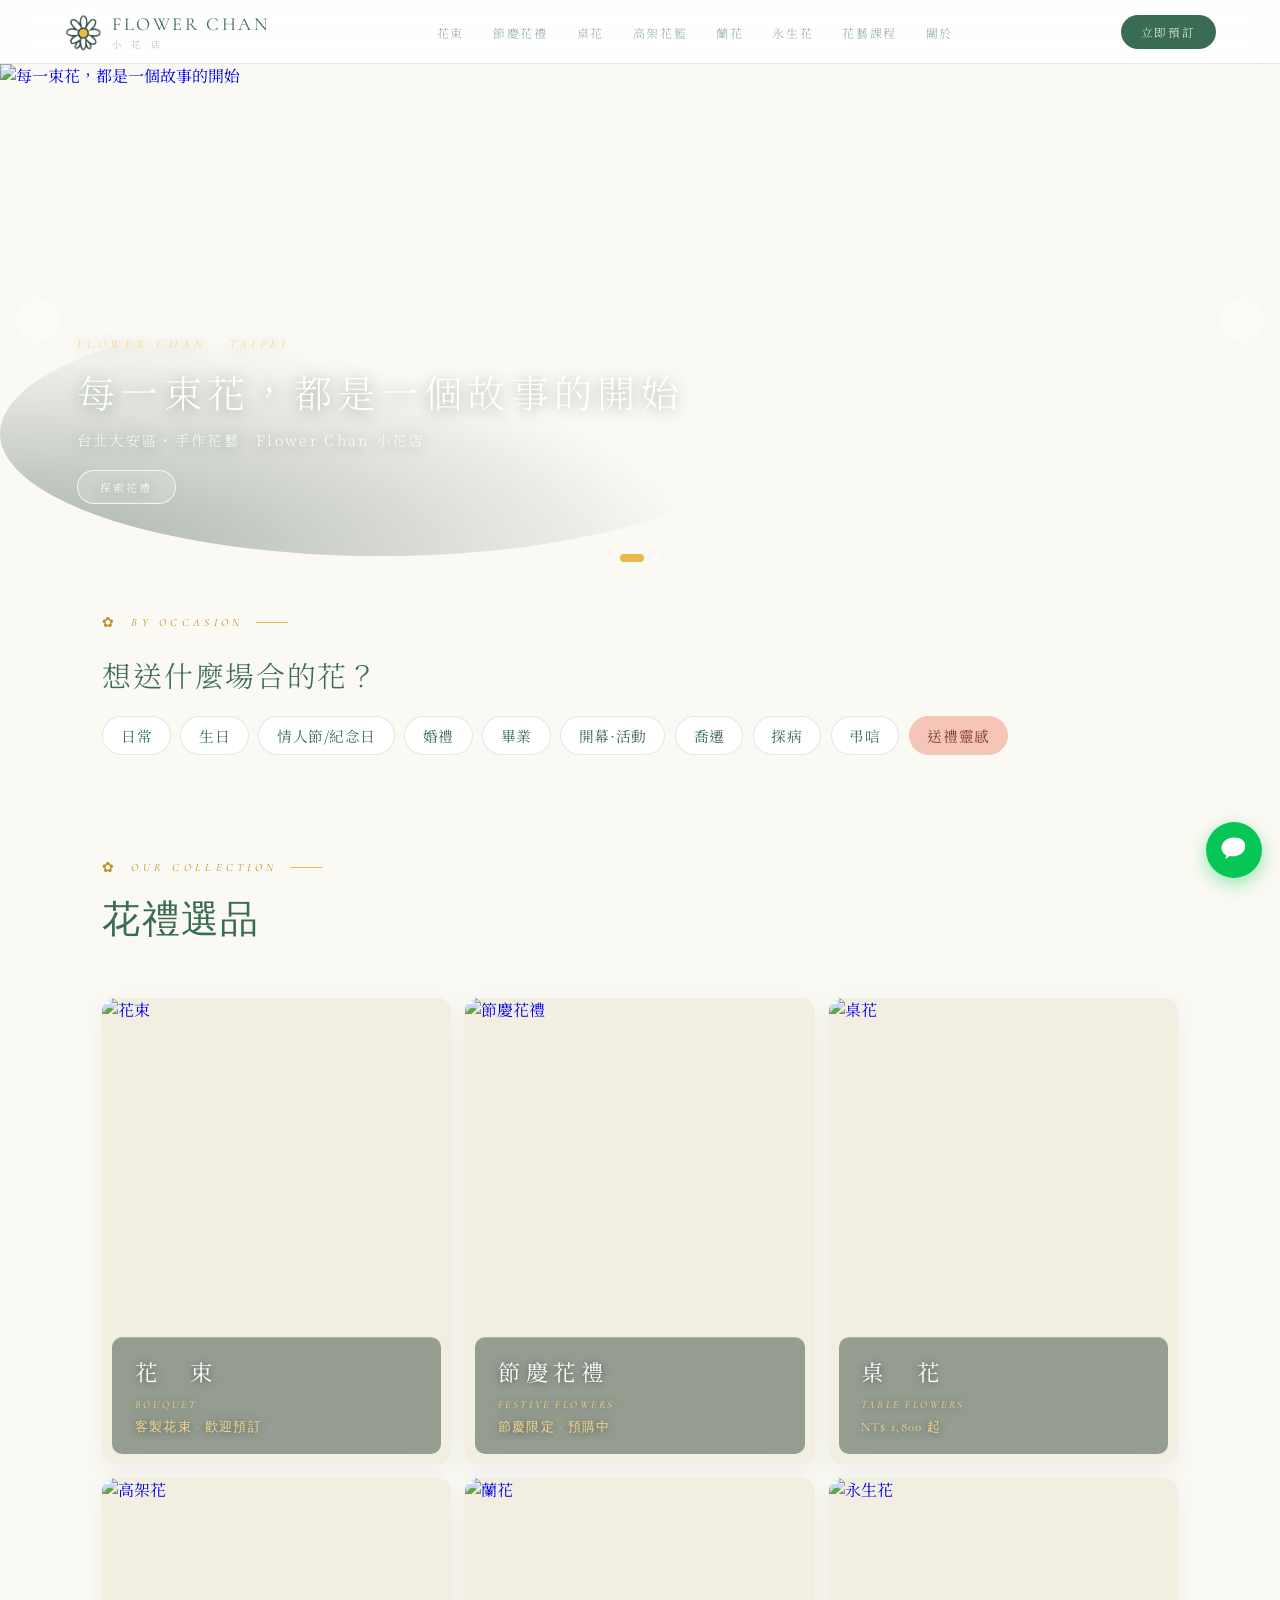
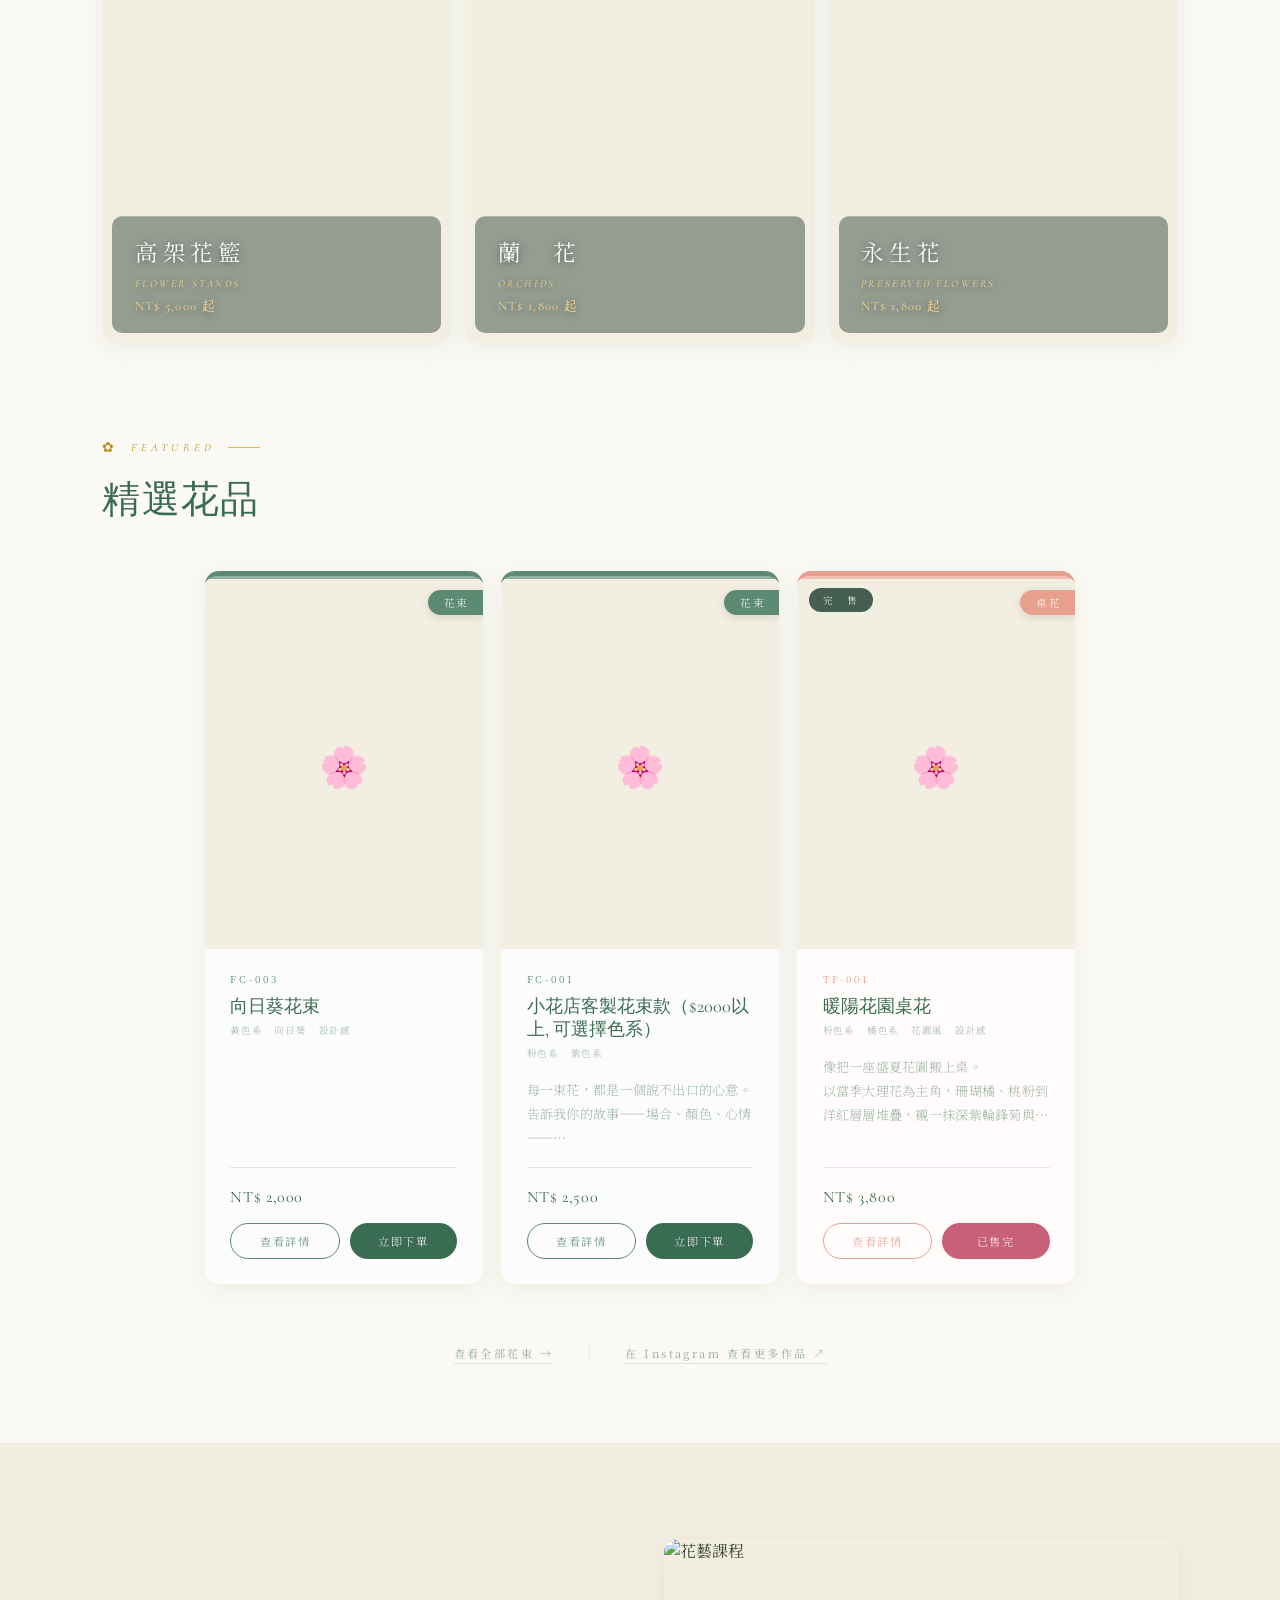
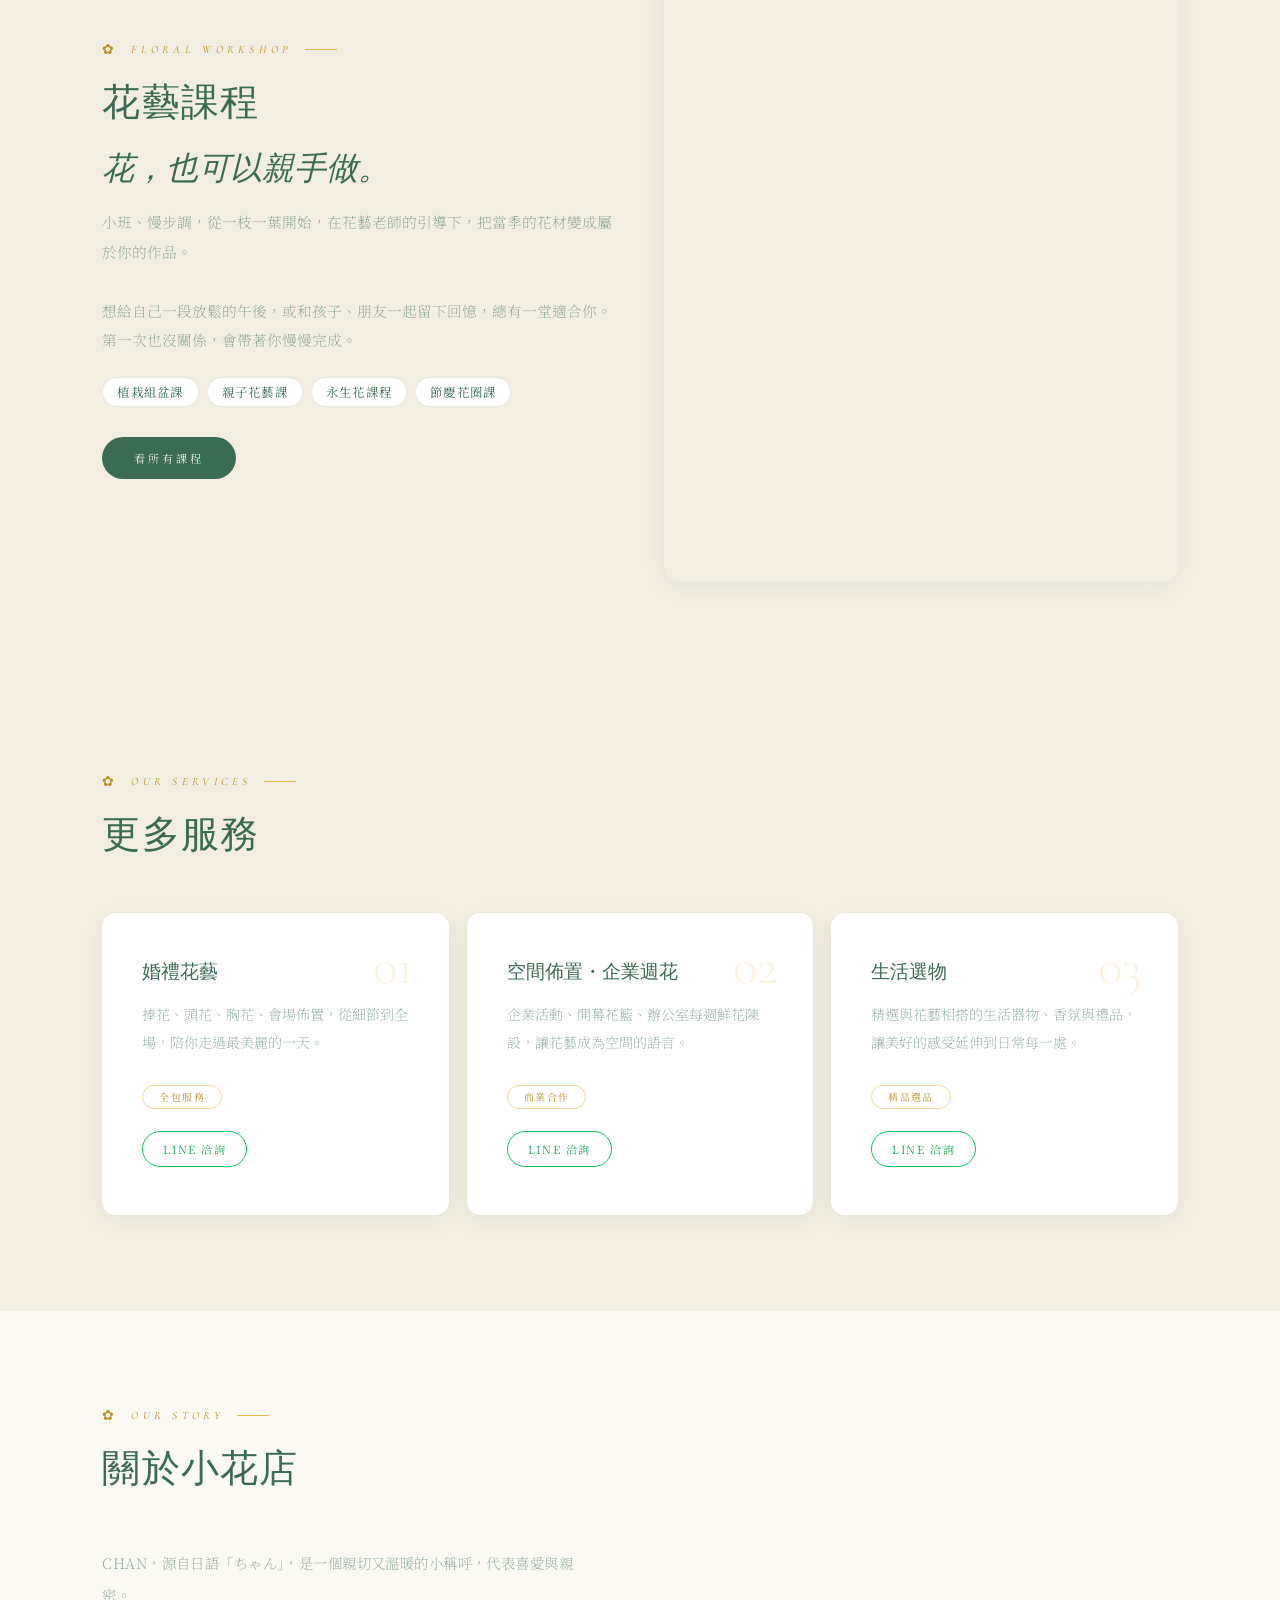
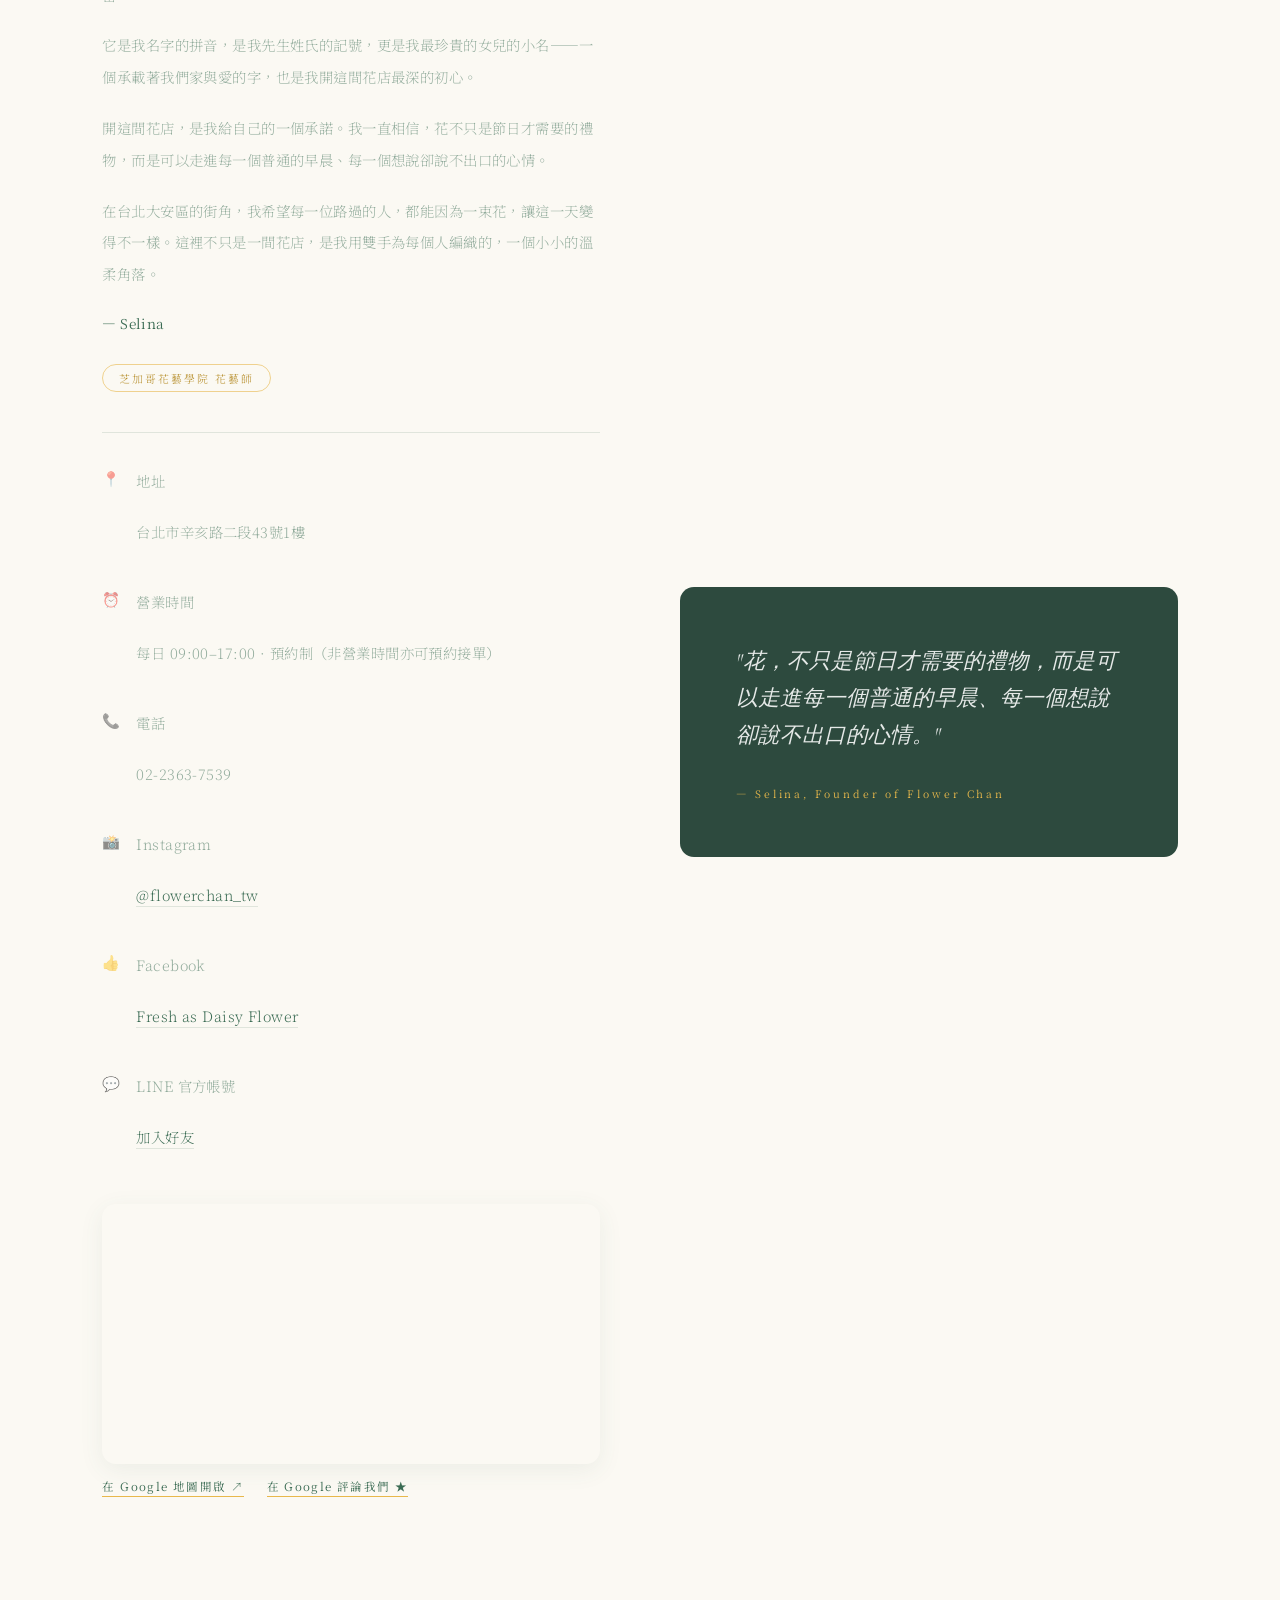
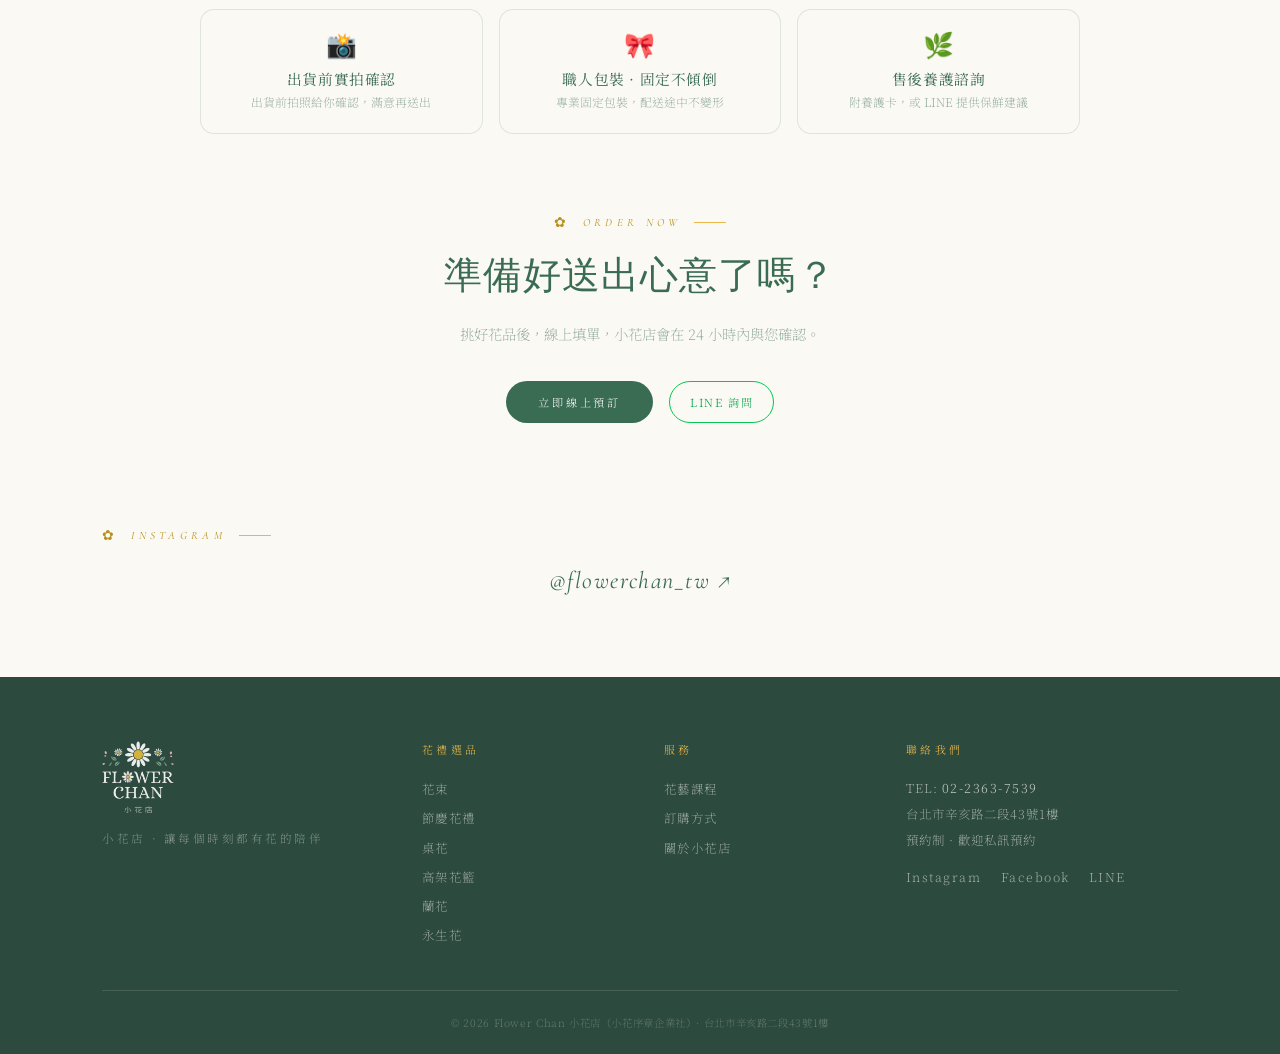
==== commit 8c6c15db: "CSS/JS 加版本號避免快取；CLAUDE.md 補充改樣式與排錯流程" ====
--- a/index.html
+++ b/index.html
@@ -9,7 +9,7 @@
 <link rel="apple-touch-icon" href="ICON.png">
 <link rel="preconnect" href="https://fonts.googleapis.com">
 <link href="https://fonts.googleapis.com/css2?family=Cormorant+Garamond:ital,wght@0,300;0,400;0,600;1,300;1,400&family=Great+Vibes&family=Noto+Serif+TC:wght@200;300;400&display=swap" rel="stylesheet">
-<link rel="stylesheet" href="/assets/site.css">
+<link rel="stylesheet" href="/assets/site.css?v=20260924">
 <meta property="og:type" content="website">
 <meta property="og:site_name" content="Flower Chan 小花店">
 <meta property="og:title" content="Flower Chan 小花店｜台北大安區花店・客製花束・花藝課程">
@@ -281,7 +281,7 @@
   <div class="footer-bottom">© 2026 Flower Chan 小花店（小花序章企業社）· 台北市辛亥路二段43號1樓</div>
 </footer>
 
-<script src="/assets/site.js"></script>
+<script src="/assets/site.js?v=20260924"></script>
 <script>
 let allProducts = [];
 
--- a/assets/site.css
+++ b/assets/site.css
@@ -442,9 +442,9 @@
 .cat-ribbon{position:absolute;top:14px;right:0;z-index:2;background:var(--accent);color:#fff;font-size:0.66rem;letter-spacing:0.14em;font-weight:300;padding:5px 14px 5px 16px;border-radius:999px 0 0 999px;box-shadow:0 2px 8px rgba(0,0,0,0.12);}
 
 /* 1. 類別卡：毛玻璃標籤帶 */
-.cat-card .cat-label{background:rgba(255,255,255,0.18);backdrop-filter:blur(12px);-webkit-backdrop-filter:blur(12px);border-top:1px solid rgba(255,255,255,0.3);padding:1.1rem 1.4rem;left:10px;right:10px;bottom:10px;border-radius:10px;}
-.cat-label .zh{font-size:1.4rem;letter-spacing:0.26em;color:#fff;font-weight:400;text-shadow:0 1px 6px rgba(45,74,62,0.4);margin-bottom:0.15rem;}
-.cat-label .en{font-size:0.66rem;color:var(--gold-soft);letter-spacing:0.24em;}
+.cat-card .cat-label{background:rgba(40,62,52,0.46);backdrop-filter:blur(12px);-webkit-backdrop-filter:blur(12px);border-top:1px solid rgba(255,255,255,0.22);padding:1.1rem 1.4rem;left:10px;right:10px;bottom:10px;border-radius:10px;}
+.cat-label .zh{font-size:1.4rem;letter-spacing:0.26em;color:#fff;font-weight:400;text-shadow:0 1px 8px rgba(18,28,23,0.6);margin-bottom:0.15rem;}
+.cat-label .en{font-size:0.66rem;color:var(--gold-soft);letter-spacing:0.24em;text-shadow:0 1px 8px rgba(18,28,23,0.65);}
 /* 空類別預告卡 */
 .cat-card .cat-empty{flex-direction:column;gap:0.6rem;background:linear-gradient(160deg,#F3EDDF,#E7DDC8);}
 .cat-card .cat-empty::before{content:'✿';font-size:2.6rem;color:rgba(200,150,55,0.55);font-style:normal;}
@@ -560,10 +560,10 @@
 /* (3) 類別頁 hero：英文大寫主標（Cormorant 拉間距）+ 中文小副標，可選照片底 */
 .cat-hero{margin-top:64px;position:relative;display:flex;align-items:center;justify-content:center;text-align:center;min-height:46vh;padding:4rem 8vw;background:linear-gradient(160deg,var(--green) 0%,#22392f 100%);overflow:hidden;}
 .cat-hero--photo::before{content:'';position:absolute;inset:0;background-image:var(--hero-img);background-size:cover;background-position:center;}
-.cat-hero--photo::after{content:'';position:absolute;inset:0;background:linear-gradient(180deg,rgba(34,46,38,0.32),rgba(34,46,38,0.58));}
+.cat-hero--photo::after{content:'';position:absolute;inset:0;background:radial-gradient(ellipse 72% 62% at 50% 50%,rgba(26,38,31,0.58),rgba(26,38,31,0) 72%),linear-gradient(180deg,rgba(34,46,38,0.48),rgba(34,46,38,0.70));}
 .cat-hero-inner{position:relative;z-index:2;color:#fff;}
 .cat-hero-eyebrow{font-family:'Cormorant Garamond',serif;font-style:italic;font-size:0.82rem;letter-spacing:0.34em;text-transform:uppercase;color:var(--gold-soft);margin-bottom:1.3rem;}
-.cat-hero-en{font-family:'Cormorant Garamond',serif;font-weight:300;font-size:clamp(2.6rem,7vw,5.4rem);letter-spacing:0.24em;text-indent:0.24em;line-height:1;text-transform:uppercase;margin:0;text-shadow:0 2px 18px rgba(45,74,62,0.4);}
+.cat-hero-en{font-family:'Cormorant Garamond',serif;font-weight:300;font-size:clamp(2.6rem,7vw,5.4rem);letter-spacing:0.24em;text-indent:0.24em;line-height:1;text-transform:uppercase;margin:0;text-shadow:0 2px 20px rgba(18,28,23,0.8);}
 .cat-hero-zh{font-family:'Noto Serif TC',serif;font-weight:200;font-size:clamp(0.85rem,1.6vw,1.05rem);letter-spacing:0.26em;margin-top:1.5rem;opacity:0.94;}
 @media(max-width:768px){.cat-hero{min-height:38vh;}}
 
@@ -591,10 +591,13 @@
 /* ═══ v10：價格帶 + 安心保證標章 ═══ */
 
 /* 首頁類別入口卡的價格提示 */
-.cat-label .cat-price{display:block;margin-top:0.4rem;font-family:'Cormorant Garamond',serif;font-size:0.8rem;letter-spacing:0.1em;color:var(--gold-soft);font-weight:400;}
+.cat-label .cat-price{display:block;margin-top:0.4rem;font-family:'Cormorant Garamond',serif;font-size:0.8rem;letter-spacing:0.1em;color:var(--gold-soft);font-weight:400;text-shadow:0 1px 8px rgba(18,28,23,0.65);}
 
 /* 類別頁 hero 的起價 */
 .cat-hero-price{margin-top:1rem;font-family:'Cormorant Garamond',serif;font-size:clamp(1rem,2vw,1.3rem);letter-spacing:0.12em;color:var(--gold-soft);font-weight:400;}
+
+/* 分類頁 hero：照片底圖亮時文字會糊掉，加暗角遮罩 + 文字陰影確保可讀 */
+.cat-hero-eyebrow,.cat-hero-zh,.cat-hero-price{text-shadow:0 1px 12px rgba(18,28,23,0.9);}
 
 /* 安心保證標章 */
 .trust-badges{display:grid;grid-template-columns:repeat(3,1fr);gap:1rem;max-width:880px;margin:0 auto;}
